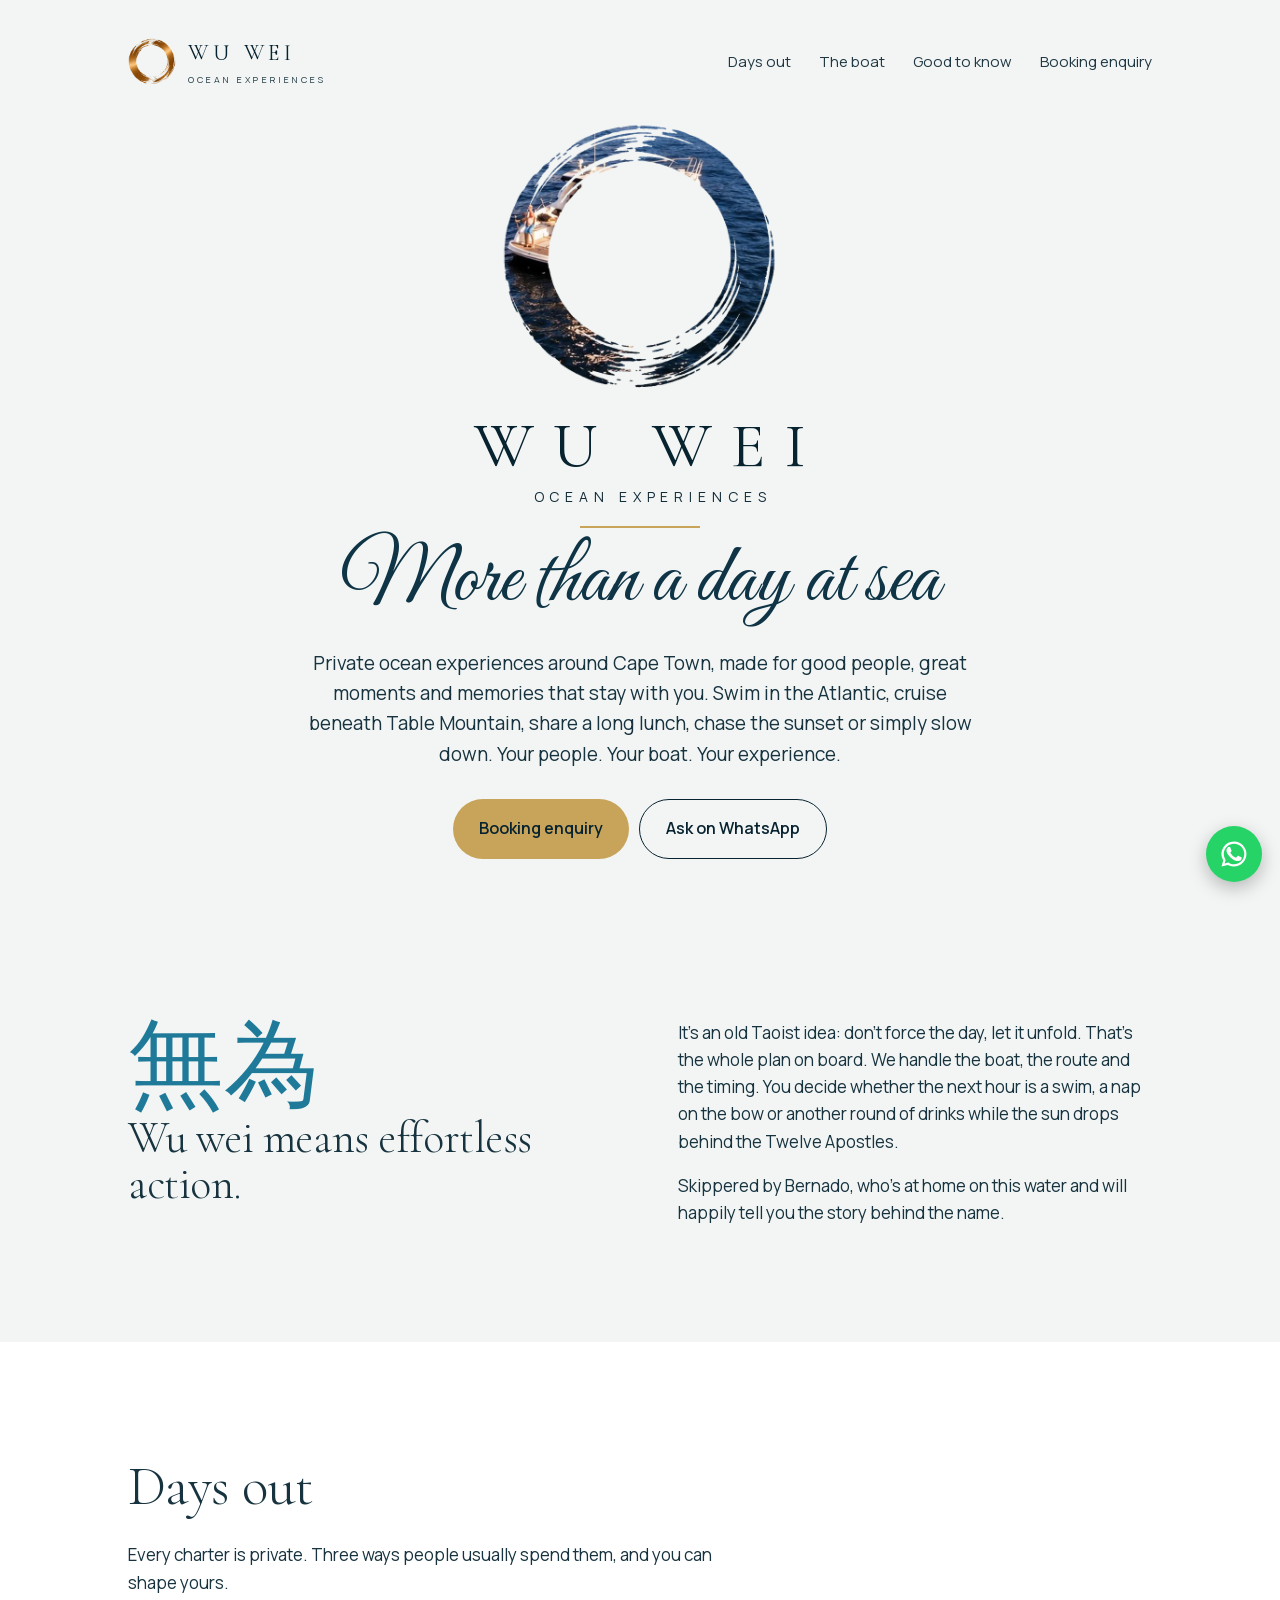
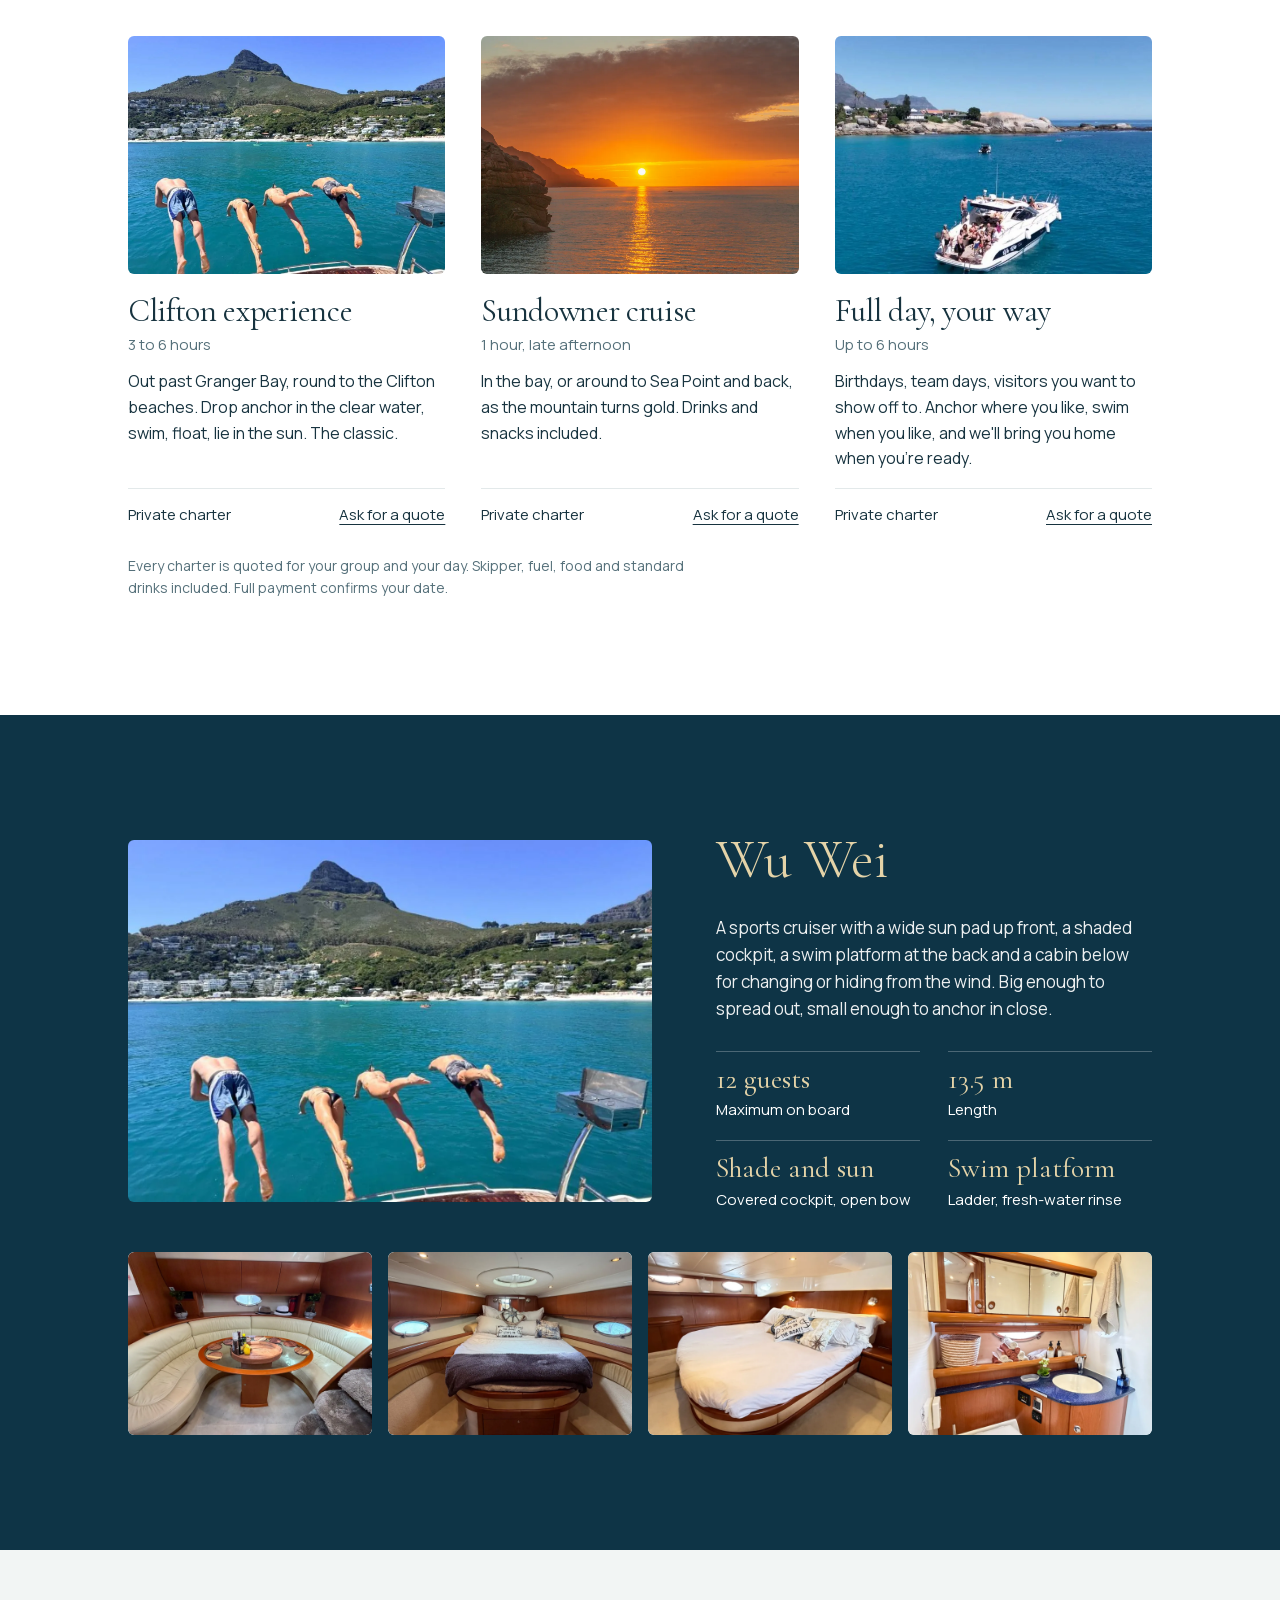
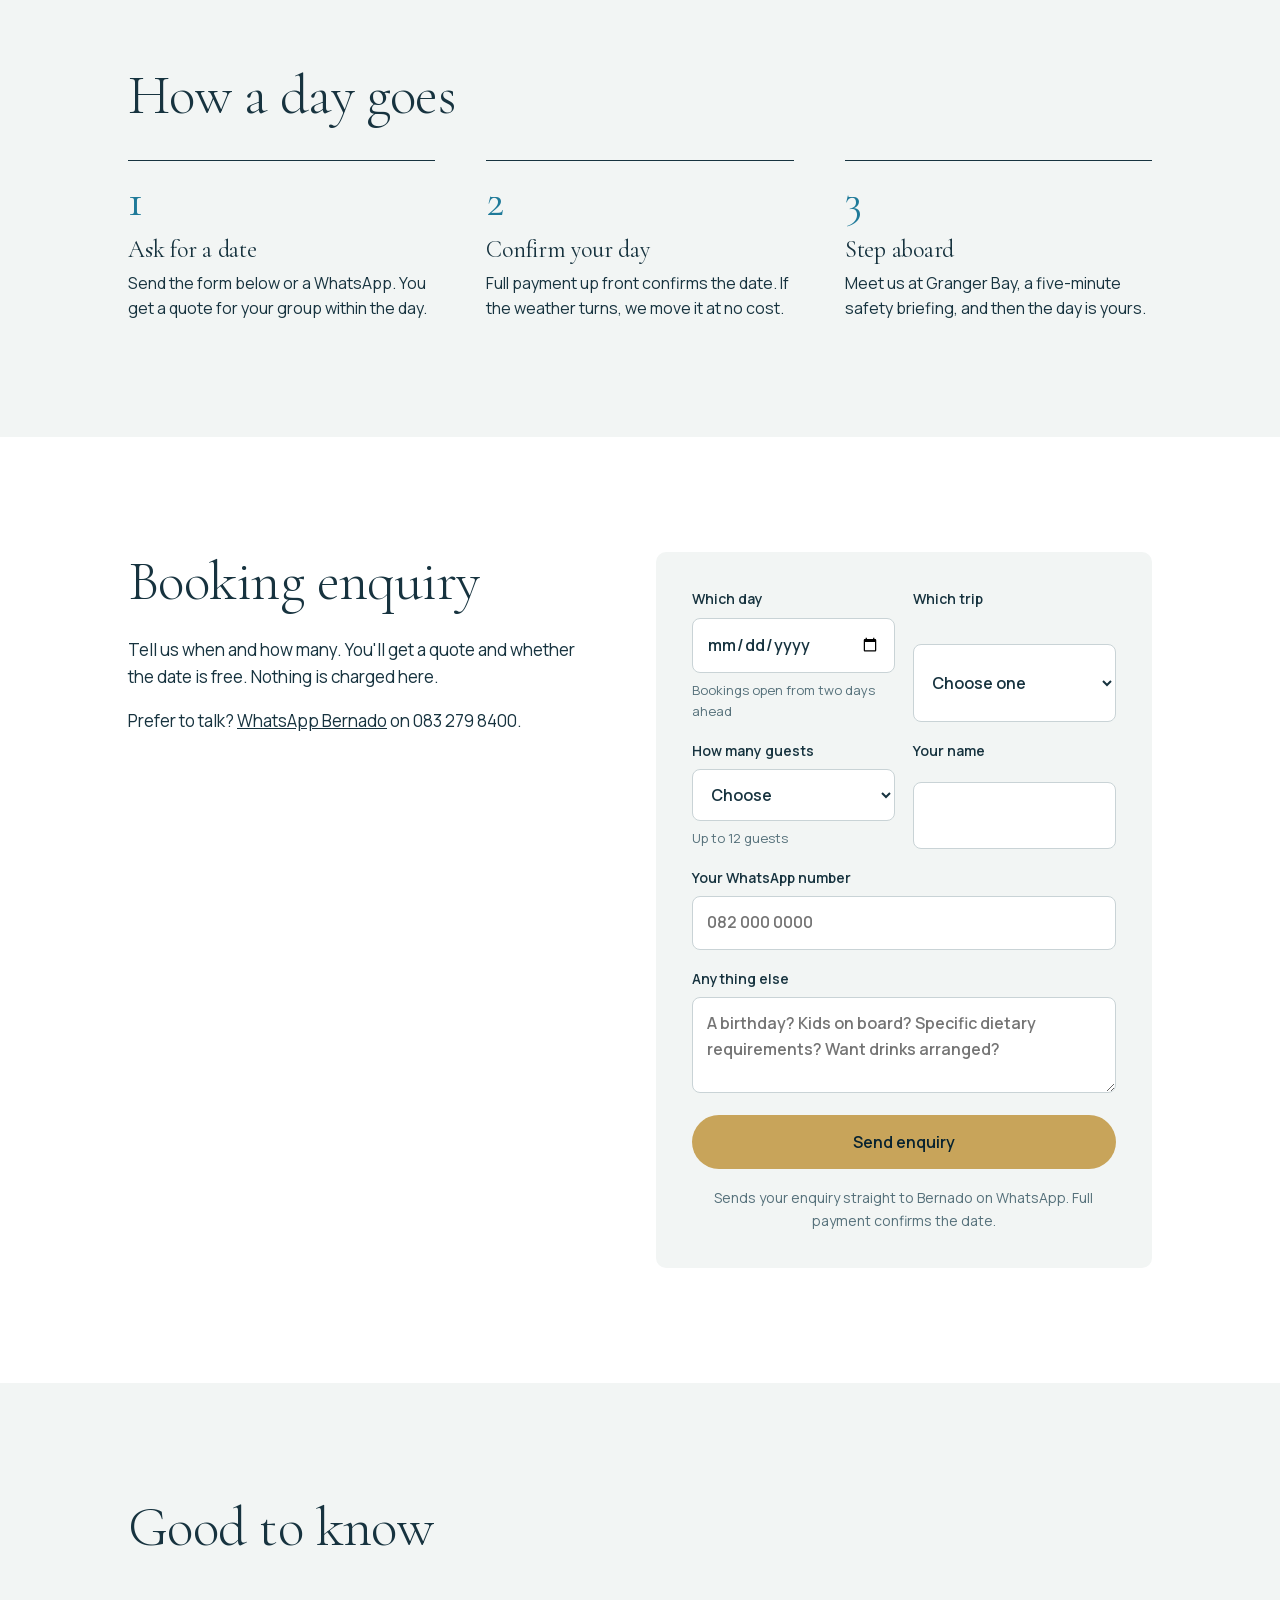
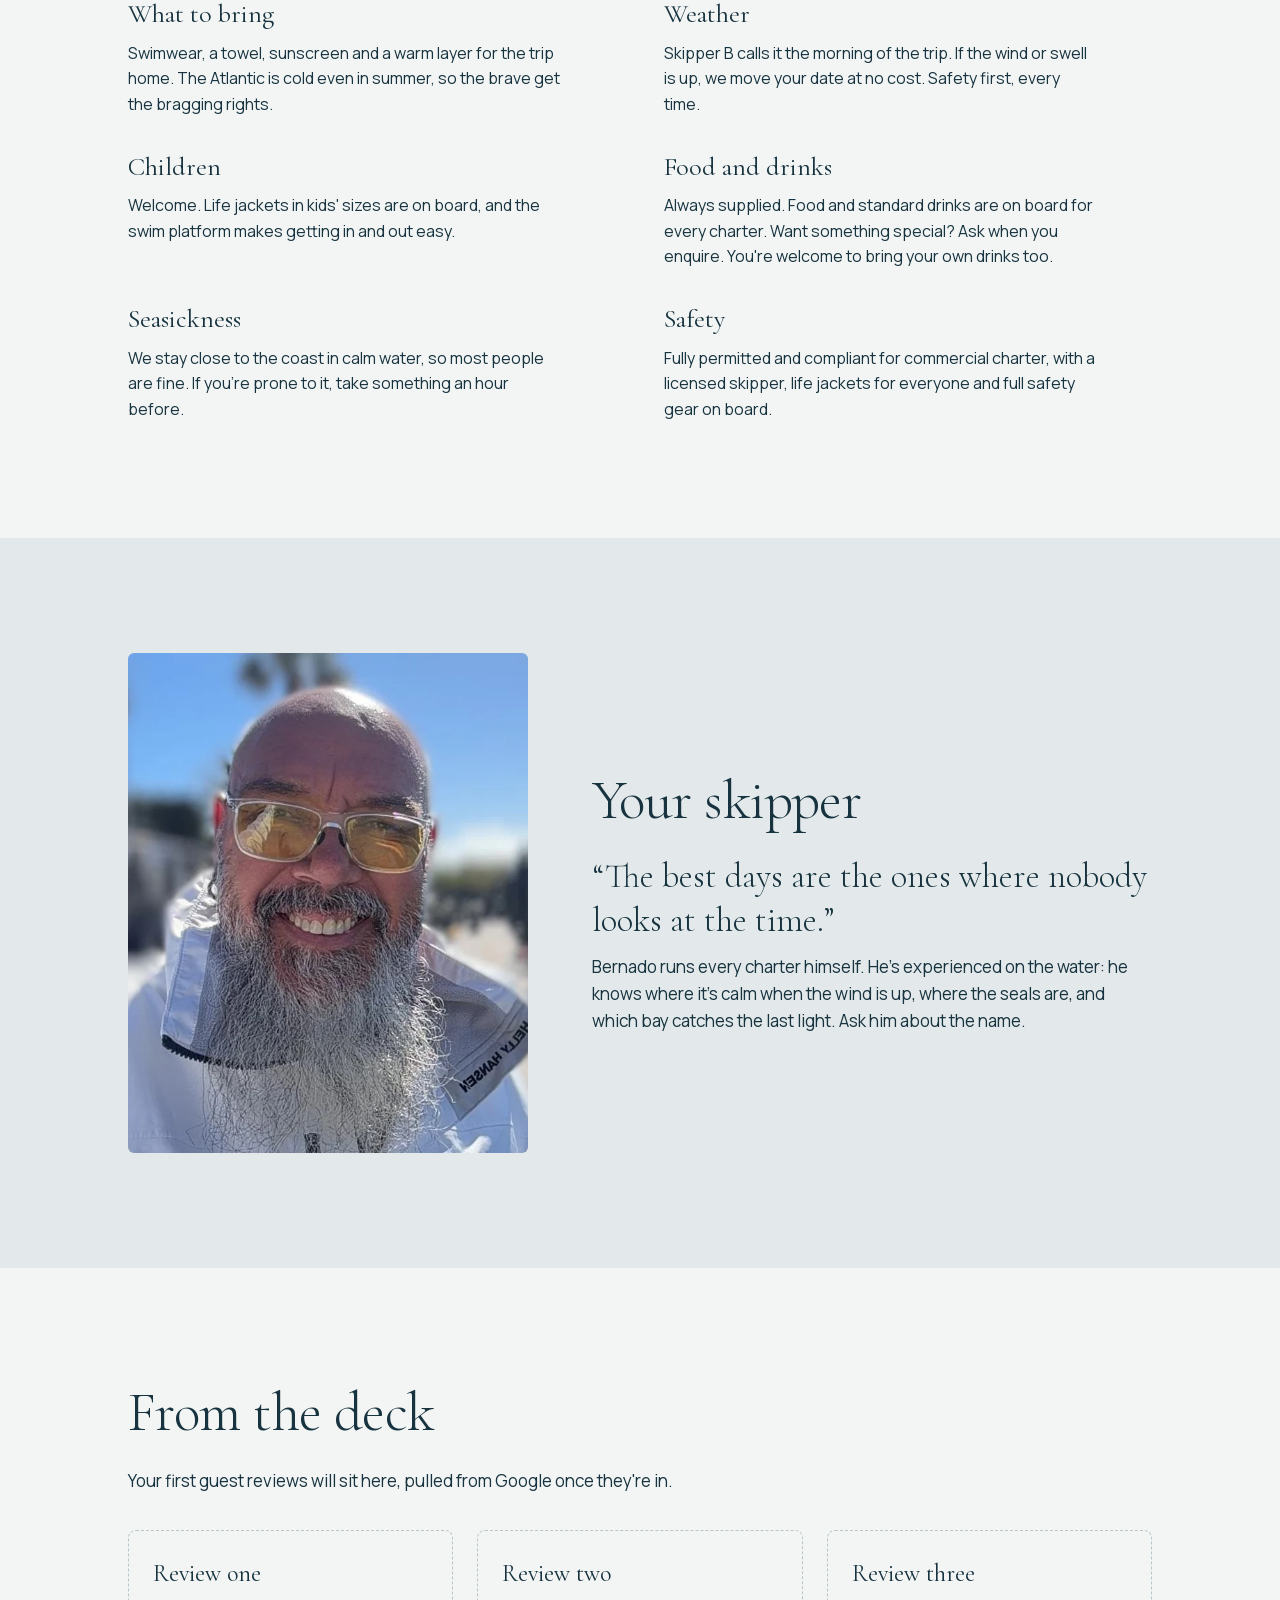
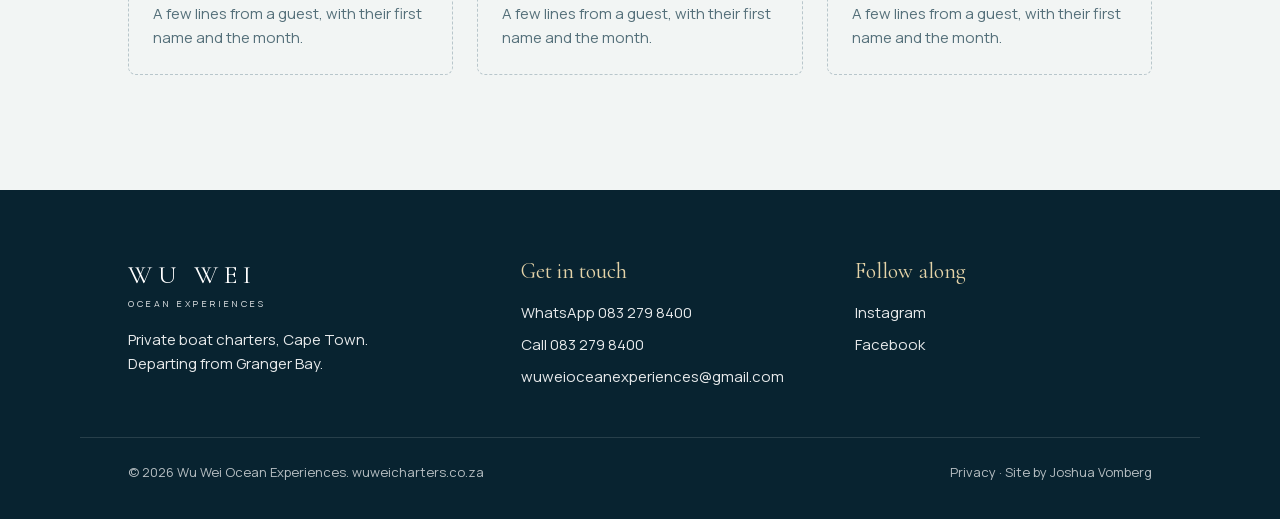
==== index.html @ 99e742ce "Wu Wei Ocean Experiences: live site" ====
<!doctype html>
<html lang="en">
<head>
<meta charset="utf-8">
<meta name="viewport" content="width=device-width, initial-scale=1">
<meta name="robots" content="index, follow">
<link rel="canonical" href="https://wuweioceanexperiences.co.za/">
<link rel="icon" type="image/png" href="images/enso.png">
<meta name="theme-color" content="#0E3446">
<meta property="og:type" content="website">
<meta property="og:url" content="https://wuweioceanexperiences.co.za/">
<meta property="og:title" content="Wu Wei Ocean Experiences: private boat charters, Cape Town">
<meta property="og:description" content="Private day charters aboard Wu Wei along Clifton, Camps Bay and Table Bay. Swim, sun, sundowners.">
<meta property="og:image" content="https://wuweioceanexperiences.co.za/og.jpg">
<meta name="twitter:card" content="summary_large_image">
<script type="application/ld+json">{"@context": "https://schema.org", "@type": "LocalBusiness", "name": "Wu Wei Ocean Experiences", "url": "https://wuweioceanexperiences.co.za/", "image": "https://wuweioceanexperiences.co.za/og.jpg", "telephone": "+27832798400", "email": "wuweioceanexperiences@gmail.com", "areaServed": "Cape Town", "description": "Private boat charters from Granger Bay, Cape Town: Clifton, Camps Bay, Table Bay and sundowner cruises.", "sameAs": ["https://www.instagram.com/wuweioceanexperiences/"]}</script>
<title>Wu Wei Ocean Experiences — private boat charters, Cape Town</title>
<meta name="description" content="Private day charters aboard Wu Wei along Clifton, Camps Bay and Table Bay. Swim, sun, sundowners. Send a booking enquiry.">
<link rel="preload" as="font" type="font/woff2" href="fonts/CormorantGaramond-300.woff2" crossorigin>
<link rel="preload" as="font" type="font/woff2" href="fonts/Manrope-400.woff2" crossorigin>
<link rel="stylesheet" href="fonts/wuwei-fonts.css">
<style>
:root{
  --sea:#0E3446; --sea-deep:#082330; --tide:#1F7A99; --foam:#F2F5F4; --mist:#E3E9EA;
  --gold:#C8A45A; --gold-soft:#E4D3A8; --ink:#17333F; --ink-soft:#55707A;
  --display:'CormorantGaramond',Georgia,serif; --text:'Manrope',system-ui,sans-serif;
  --wrap:1120px; --gutter:clamp(18px,4vw,48px);
}
*{box-sizing:border-box;margin:0;padding:0;min-width:0}
body{overflow-x:clip}
html{scroll-behavior:smooth}
@media (prefers-reduced-motion:reduce){html{scroll-behavior:auto}*{transition:none!important;animation:none!important}}
body{font-family:var(--text);color:var(--ink);background:var(--foam);line-height:1.6;font-size:17px;-webkit-font-smoothing:antialiased}
img{display:block;max-width:100%}
a{color:inherit}
h1,h2,h3{font-family:var(--display);font-weight:300;line-height:1.05;letter-spacing:-.01em}
h2{font-size:clamp(34px,5vw,56px);margin-bottom:.45em}
h3{font-size:clamp(26px,3vw,32px);font-weight:400}
p{max-width:62ch}
.wrap{max-width:var(--wrap);margin:0 auto;padding:0 var(--gutter)}
section{padding:clamp(64px,9vw,120px) 0}
:focus-visible{outline:2px solid var(--gold);outline-offset:3px}

/* draft strip */
.draft{background:var(--gold);color:var(--sea-deep);font-size:13px;font-weight:600;text-align:center;padding:8px var(--gutter);line-height:1.4}

/* nav */
nav{position:absolute;top:36px;left:0;right:0;z-index:5;color:var(--sea-deep)}
nav .wrap{display:flex;align-items:center;justify-content:space-between;gap:24px}
nav .brand{display:flex;align-items:center;gap:12px}
nav .brand img.enso{width:48px;height:48px;max-width:48px;flex:none;object-fit:contain}
.brand{font-family:var(--display);font-size:22px;letter-spacing:.22em;text-transform:uppercase;text-decoration:none;font-weight:400}
.brand small{display:block;font-family:var(--text);font-size:9px;letter-spacing:.34em;opacity:.85;margin-top:2px}
nav ul{display:flex;gap:28px;list-style:none;font-size:15px}
nav ul a{text-decoration:none;opacity:.9}
nav ul a:hover{opacity:1;text-decoration:underline;text-underline-offset:5px}
@media (max-width:720px){nav ul{display:none}}

/* hero */
.hero{position:relative;min-height:clamp(680px,96vh,920px);display:flex;align-items:center;color:var(--sea-deep);background:var(--foam);overflow:hidden}
.hero>img{display:none}
.hero>.wrap{position:relative;z-index:2;padding-top:120px;padding-bottom:clamp(40px,6vw,64px);width:100%;text-align:center;display:flex;flex-direction:column;align-items:center}
.lockup{display:flex;flex-direction:column;align-items:center}
.lockup .ring{width:clamp(170px,24vw,280px);height:auto;margin-bottom:14px}
.lockup h1{font-size:clamp(36px,5.6vw,64px);letter-spacing:.3em;text-transform:uppercase;font-weight:400;line-height:1;padding-left:.3em}
.lockup h1 small{display:block;font-family:var(--text);font-size:clamp(10px,1.1vw,14px);letter-spacing:.42em;font-weight:400;margin-top:12px;opacity:.95;padding-left:.42em}
.lockup .rule{display:block;width:120px;height:2px;background:var(--gold);margin:22px 0 6px}
.lockup .script{font-family:'GreatVibes',cursive;font-size:clamp(44px,6.5vw,84px);line-height:1.15;color:var(--sea);text-align:center;max-width:100%}
.hero>.wrap>p{font-size:clamp(16px,1.6vw,19px);max-width:62ch;margin:18px auto 30px;color:var(--ink)}
.hero>.wrap>p strong{display:block;font-family:var(--display);font-weight:400;font-size:clamp(24px,2.6vw,32px);letter-spacing:.02em;margin-bottom:10px}
.actions{display:flex;flex-wrap:wrap;gap:10px;justify-content:center}
.cta{display:inline-flex;align-items:center;gap:10px;background:var(--gold);color:var(--sea-deep);text-decoration:none;font-weight:600;font-size:16px;padding:16px 26px;border-radius:999px;border:0;cursor:pointer;font-family:var(--text)}
.cta:hover{background:var(--gold-soft)}
.cta.ghost{background:transparent;color:var(--sea-deep);border:1px solid var(--sea-deep)}
.cta.ghost:hover{background:var(--mist)}

/* intro */
.intro{padding-top:clamp(56px,8vw,96px)}
.intro .wrap{display:grid;grid-template-columns:1fr 1fr;gap:clamp(28px,6vw,96px);align-items:start}
.intro h2{font-size:clamp(30px,3.6vw,44px)}
.intro .zh{font-family:var(--display);font-size:clamp(60px,8vw,96px);line-height:1;color:var(--tide);font-weight:300}
.intro p+p{margin-top:1em}
@media (max-width:760px){.intro .wrap{grid-template-columns:1fr}}

/* trips */
.trips{background:#fff}
.trip-grid{display:grid;grid-template-columns:repeat(3,1fr);gap:clamp(20px,3vw,36px);margin-top:40px}
.trip{display:flex;flex-direction:column}
.trip figure{aspect-ratio:4/3;overflow:hidden;border-radius:6px;background:var(--mist)}
.trip figure img{width:100%;height:100%;object-fit:cover}
figure.ph{display:grid;place-items:center;color:var(--ink-soft);font-size:14px;text-align:center;padding:20px;background:linear-gradient(160deg,#D8E6EA,#BBD3DB)}
.trip h3{margin:20px 0 6px}
.trip .time{color:var(--ink-soft);font-size:15px}
.trip p{margin:12px 0 16px;font-size:16px}
.trip .price{margin-top:auto;padding-top:14px;border-top:1px solid var(--mist);display:flex;justify-content:space-between;align-items:baseline;font-size:15px}
.trip .price b{font-family:var(--display);font-size:26px;font-weight:400}
.trip .price a{text-decoration:underline;text-underline-offset:4px}
@media (max-width:860px){.trip-grid{grid-template-columns:1fr}}
.note{font-size:14px;color:var(--ink-soft);margin-top:28px}

/* boat */
.boat{background:var(--sea);color:#fff}
.boat .wrap{display:grid;grid-template-columns:1.2fr 1fr;gap:clamp(28px,5vw,72px);align-items:center}
.boat img{border-radius:6px;width:100%}
.boat h2{color:var(--gold-soft)}
.boat p{opacity:.92}
.facts{list-style:none;margin-top:28px;display:grid;grid-template-columns:1fr 1fr;gap:18px 28px}
.facts li{border-top:1px solid rgba(255,255,255,.25);padding-top:12px;font-size:15px}
.facts li b{display:block;font-family:var(--display);font-size:28px;font-weight:400;color:var(--gold-soft);line-height:1.1;margin-bottom:4px}
.cabin{list-style:none;display:grid;grid-template-columns:repeat(4,1fr);gap:16px;margin-top:40px;grid-column:1/-1}
.cabin figure{aspect-ratio:4/3;border-radius:6px;overflow:hidden;background:var(--mist)}
.cabin figure.ph{background:linear-gradient(160deg,#1F4F63,#15404F);color:#C9D9DE}
.cabin figure img,.portrait img{display:block;width:100%;height:100%;object-fit:cover}
.portrait.has-photo{padding:0;overflow:hidden}
@media (max-width:760px){.boat .wrap{grid-template-columns:1fr}.cabin{grid-template-columns:1fr 1fr}}

/* how */
.how ol{list-style:none;counter-reset:s;display:grid;grid-template-columns:repeat(3,1fr);gap:clamp(24px,4vw,56px);margin-top:36px}
.how li{counter-increment:s;padding-top:18px;border-top:1px solid var(--ink)}
.how li::before{content:counter(s);font-family:var(--display);font-size:44px;line-height:1;display:block;margin-bottom:14px;color:var(--tide)}
.how li h3{font-size:24px;margin-bottom:8px}
.how li p{font-size:16px}
@media (max-width:760px){.how ol{grid-template-columns:1fr}}

/* book */
.book{background:#fff}
.book .wrap{display:grid;grid-template-columns:1fr 1.1fr;gap:clamp(28px,6vw,96px);align-items:start}
.book p+p{margin-top:1em}
form{display:grid;gap:18px;background:var(--foam);padding:clamp(22px,3vw,36px);border-radius:10px}
.row{display:grid;grid-template-columns:1fr 1fr;gap:18px}
label{display:grid;gap:7px;font-size:14px;font-weight:600}
input,select,textarea{font:inherit;font-size:16px;padding:13px 14px;border:1px solid #C9D3D6;border-radius:8px;background:#fff;color:var(--ink);width:100%}
input:focus,select:focus,textarea:focus{outline:2px solid var(--tide);border-color:var(--tide)}
textarea{min-height:96px;resize:vertical}
.hint{font-size:13px;color:var(--ink-soft);font-weight:400}
form .cta{justify-content:center;width:100%;margin-top:4px}
.deposit{font-size:14px;color:var(--ink-soft);text-align:center}
@media (max-width:860px){.book .wrap,.row{grid-template-columns:1fr}}

/* know */
.know dl{display:grid;grid-template-columns:repeat(2,1fr);gap:28px 48px;margin-top:36px}
.know dt{font-family:var(--display);font-size:26px;font-weight:400;margin-bottom:6px}
.know dd{font-size:16px;color:var(--ink);max-width:48ch}
@media (max-width:760px){.know dl{grid-template-columns:1fr}}

/* skipper */
.skipper{background:var(--mist)}
.skipper .wrap{display:grid;grid-template-columns:1fr 1.4fr;gap:clamp(28px,5vw,72px);align-items:center}
.portrait{aspect-ratio:4/5;border-radius:6px;background:linear-gradient(160deg,#C9D9DE,#9FBAC4);display:grid;place-items:center;color:var(--ink-soft);font-size:14px;text-align:center;padding:20px}
.skipper blockquote{font-family:var(--display);font-size:clamp(24px,3vw,34px);font-weight:300;line-height:1.3;margin:18px 0 10px}
@media (max-width:760px){.skipper .wrap{grid-template-columns:1fr}.portrait{max-width:320px}}

/* reviews */
.reviews .grid{display:grid;grid-template-columns:repeat(3,1fr);gap:24px;margin-top:36px}
.reviews figure{border:1px dashed #B8C6CB;border-radius:8px;padding:24px;color:var(--ink-soft);font-size:15px}
.reviews figure b{display:block;font-family:var(--display);font-size:24px;font-weight:400;color:var(--ink);margin-bottom:8px}
@media (max-width:760px){.reviews .grid{grid-template-columns:1fr}}

/* footer */
footer{background:var(--sea-deep);color:#fff;padding:64px 0 36px}
footer .wrap{display:grid;grid-template-columns:1.2fr 1fr 1fr;gap:36px;align-items:start}
footer .brand{font-size:26px}
footer p,footer li{font-size:15px;opacity:.9}
footer ul{list-style:none;display:grid;gap:8px}
footer a{text-decoration:none}
footer a:hover{text-decoration:underline;text-underline-offset:4px}
footer h4{font-family:var(--display);font-weight:400;font-size:22px;margin-bottom:12px;color:var(--gold-soft)}
.legal{max-width:var(--wrap);margin:48px auto 0;padding:24px var(--gutter) 0;border-top:1px solid rgba(255,255,255,.18);font-size:13px;opacity:.7;display:flex;flex-wrap:wrap;gap:8px 24px;justify-content:space-between}
@media (max-width:760px){footer .wrap{grid-template-columns:1fr}}

/* floating whatsapp */
.wa{position:fixed;right:18px;bottom:18px;z-index:9;width:56px;height:56px;border-radius:50%;background:#25D366;display:grid;place-items:center;box-shadow:0 6px 18px rgba(0,0,0,.25)}
.wa svg{width:30px;height:30px;fill:#fff}
</style>
</head>
<body>


<header class="hero">
  <img src="images/table-bay-hero.webp" alt="Wu Wei in Table Bay with Table Mountain behind" fetchpriority="high">
  <nav>
    <div class="wrap">
      <a class="brand" href="#top"><img class="enso" src="images/enso.png" alt=""><span>Wu Wei<small>Ocean Experiences</small></span></a>
      <ul>
        <li><a href="#trips">Days out</a></li>
        <li><a href="#boat">The boat</a></li>
        <li><a href="#know">Good to know</a></li>
        <li><a href="#book">Booking enquiry</a></li>
      </ul>
    </div>
  </nav>
  <div class="wrap" id="top">
    <div class="lockup">
      <img class="ring" src="images/ring-photo.png" alt="Wu Wei on Table Bay, seen through the brush-ring logo">
      <h1>Wu Wei<small>Ocean Experiences</small></h1>
      <span class="rule"></span>
      <div class="script">More than a day at sea</div>
    </div>
    <p>Private ocean experiences around Cape Town, made for good people, great moments and memories that stay with you. Swim in the Atlantic, cruise beneath Table Mountain, share a long lunch, chase the sunset or simply slow down. Your people. Your boat. Your experience.</p>
    <div class="actions">
      <a class="cta" href="#book">Booking enquiry</a>
      <a class="cta ghost" href="https://wa.me/27832798400?text=Hi%20Bernado%2C%20I%27d%20like%20to%20ask%20about%20a%20charter" target="_blank" rel="noopener">Ask on WhatsApp</a>
    </div>
  </div>
</header>

<section class="intro">
  <div class="wrap">
    <div>
      <div class="zh" lang="zh">無為</div>
      <h2>Wu wei means effortless action.</h2>
    </div>
    <div>
      <p>It's an old Taoist idea: don't force the day, let it unfold. That's the whole plan on board. We handle the boat, the route and the timing. You decide whether the next hour is a swim, a nap on the bow or another round of drinks while the sun drops behind the Twelve Apostles.</p>
      <p>Skippered by Bernado, who's at home on this water and will happily tell you the story behind the name.</p>
    </div>
  </div>
</section>

<section class="trips" id="trips">
  <div class="wrap">
    <h2>Days out</h2>
    <p>Every charter is private. Three ways people usually spend them, and you can shape yours.</p>
    <div class="trip-grid">
      <article class="trip">
        <figure><img src="images/dive-clifton.webp" alt="Four guests diving off Wu Wei at Clifton with Lion's Head behind" loading="lazy"></figure>
        <h3>Clifton experience</h3>
        <div class="time">3 to 6 hours</div>
        <p>Out past Granger Bay, round to the Clifton beaches. Drop anchor in the clear water, swim, float, lie in the sun. The classic.</p>
        <div class="price"><span>Private charter</span><a href="#book">Ask for a quote</a></div>
      </article>
      <article class="trip">
        <figure><img src="images/sunset-camps-bay.webp" alt="The sun setting into the Atlantic off Camps Bay, Twelve Apostles in silhouette" loading="lazy"></figure>
        <h3>Sundowner cruise</h3>
        <div class="time">1 hour, late afternoon</div>
        <p>In the bay, or around to Sea Point and back, as the mountain turns gold. Drinks and snacks included.</p>
        <div class="price"><span>Private charter</span><a href="#book">Ask for a quote</a></div>
      </article>
      <article class="trip">
        <figure><img src="images/anchor-clifton.webp" alt="Wu Wei at anchor off Clifton with a full group on deck" loading="lazy"></figure>
        <h3>Full day, your way</h3>
        <div class="time">Up to 6 hours</div>
        <p>Birthdays, team days, visitors you want to show off to. Anchor where you like, swim when you like, and we'll bring you home when you're ready.</p>
        <div class="price"><span>Private charter</span><a href="#book">Ask for a quote</a></div>
      </article>
    </div>
    <p class="note">Every charter is quoted for your group and your day. Skipper, fuel, food and standard drinks included. Full payment confirms your date.</p>
  </div>
</section>

<section class="boat" id="boat">
  <div class="wrap">
    <img src="images/dive-clifton.webp" alt="Guests diving off the back of Wu Wei at Clifton" loading="lazy">
    <div>
      <h2>Wu Wei</h2>
      <p>A sports cruiser with a wide sun pad up front, a shaded cockpit, a swim platform at the back and a cabin below for changing or hiding from the wind. Big enough to spread out, small enough to anchor in close.</p>
      <ul class="facts">
        <li><b>12 guests</b>Maximum on board</li>
        <li><b>13.5 m</b>Length</li>
        <li><b>Shade and sun</b>Covered cockpit, open bow</li>
        <li><b>Swim platform</b>Ladder, fresh-water rinse</li>
      </ul>
    </div>
  </div>
  <div class="wrap">
    <ul class="cabin">
      <li><figure><img src="images/cabin-saloon.webp" alt="The saloon: a curved cream sofa around a round table" width="1200" height="900" loading="lazy"></figure></li>
      <li><figure><img src="images/cabin-bed.webp" alt="The cabin: a double bed under the hatch, with portholes either side" width="1200" height="900" loading="lazy"></figure></li>
      <li><figure><img src="images/cabin-bed-2.webp" alt="The second cabin: a big double bed with nautical cushions" width="1200" height="900" loading="lazy"></figure></li>
      <li><figure><img src="images/cabin-bathroom.webp" alt="The bathroom: basin, mirror and fresh towels" width="1200" height="900" loading="lazy"></figure></li>
    </ul>
  </div>
</section>

<section class="how">
  <div class="wrap">
    <h2>How a day goes</h2>
    <ol>
      <li><h3>Ask for a date</h3><p>Send the form below or a WhatsApp. You get a quote for your group within the day.</p></li>
      <li><h3>Confirm your day</h3><p>Full payment up front confirms the date. If the weather turns, we move it at no cost.</p></li>
      <li><h3>Step aboard</h3><p>Meet us at Granger Bay, a five-minute safety briefing, and then the day is yours.</p></li>
    </ol>
  </div>
</section>

<section class="book" id="book">
  <div class="wrap">
    <div>
      <h2>Booking enquiry</h2>
      <p>Tell us when and how many. You'll get a quote and whether the date is free. Nothing is charged here.</p>
      <p>Prefer to talk? <a href="https://wa.me/27832798400" target="_blank" rel="noopener">WhatsApp Bernado</a> on 083 279 8400.</p>
    </div>
    <form id="f">
      <div class="row">
        <label>Which day
          <input type="date" name="date" id="date" required>
          <span class="hint">Bookings open from two days ahead</span>
        </label>
        <label>Which trip
          <select name="trip" required>
            <option value="">Choose one</option>
            <option>Clifton experience</option>
            <option>Sundowner cruise</option>
            <option>Full day</option>
            <option>Not sure yet</option>
          </select>
        </label>
      </div>
      <div class="row">
        <label>How many guests
          <select name="guests" required>
            <option value="">Choose</option>
            <option>1</option>
            <option>2</option>
            <option>3</option>
            <option>4</option>
            <option>5</option>
            <option>6</option>
            <option>7</option>
            <option>8</option>
            <option>9</option>
            <option>10</option>
            <option>11</option>
            <option>12</option>
          </select>
          <span class="hint">Up to 12 guests</span>
        </label>
        <label>Your name
          <input type="text" name="name" autocomplete="name" required>
        </label>
      </div>
      <label>Your WhatsApp number
        <input type="tel" name="phone" autocomplete="tel" placeholder="082 000 0000" required>
      </label>
      <label>Anything else
        <textarea name="notes" placeholder="A birthday? Kids on board? Specific dietary requirements? Want drinks arranged?"></textarea>
      </label>
      <button class="cta" type="submit">Send enquiry</button>
      <div class="deposit">Sends your enquiry straight to Bernado on WhatsApp. Full payment confirms the date.</div>
    </form>
  </div>
</section>

<section class="know" id="know">
  <div class="wrap">
    <h2>Good to know</h2>
    <dl>
      <div><dt>What to bring</dt><dd>Swimwear, a towel, sunscreen and a warm layer for the trip home. The Atlantic is cold even in summer, so the brave get the bragging rights.</dd></div>
      <div><dt>Weather</dt><dd>Skipper B calls it the morning of the trip. If the wind or swell is up, we move your date at no cost. Safety first, every time.</dd></div>
      <div><dt>Children</dt><dd>Welcome. Life jackets in kids' sizes are on board, and the swim platform makes getting in and out easy.</dd></div>
      <div><dt>Food and drinks</dt><dd>Always supplied. Food and standard drinks are on board for every charter. Want something special? Ask when you enquire. You're welcome to bring your own drinks too.</dd></div>
      <div><dt>Seasickness</dt><dd>We stay close to the coast in calm water, so most people are fine. If you're prone to it, take something an hour before.</dd></div>
      <div><dt>Safety</dt><dd>Fully permitted and compliant for commercial charter, with a licensed skipper, life jackets for everyone and full safety gear on board.</dd></div>
    </dl>
  </div>
</section>

<section class="skipper">
  <div class="wrap">
    <div class="portrait has-photo"><img src="images/bernado.webp" alt="Bernado, skipper of Wu Wei, smiling at the marina" width="575" height="719" loading="lazy"></div>
    <div>
      <h2>Your skipper</h2>
      <blockquote>“The best days are the ones where nobody looks at the time.”</blockquote>
      <p>Bernado runs every charter himself. He's experienced on the water: he knows where it's calm when the wind is up, where the seals are, and which bay catches the last light. Ask him about the name.</p>
    </div>
  </div>
</section>

<section class="reviews">
  <div class="wrap">
    <h2>From the deck</h2>
    <p>Your first guest reviews will sit here, pulled from Google once they're in.</p>
    <div class="grid">
      <figure><b>Review one</b>A few lines from a guest, with their first name and the month.</figure>
      <figure><b>Review two</b>A few lines from a guest, with their first name and the month.</figure>
      <figure><b>Review three</b>A few lines from a guest, with their first name and the month.</figure>
    </div>
  </div>
</section>

<footer>
  <div class="wrap">
    <div>
      <a class="brand" href="#top">Wu Wei<small>Ocean Experiences</small></a>
      <p style="margin-top:16px">Private boat charters, Cape Town.<br>Departing from Granger Bay.</p>
    </div>
    <div>
      <h4>Get in touch</h4>
      <ul>
        <li><a href="https://wa.me/27832798400">WhatsApp 083 279 8400</a></li>
        <li><a href="tel:+27832798400">Call 083 279 8400</a></li>
        <li><a href="mailto:wuweioceanexperiences@gmail.com">wuweioceanexperiences@gmail.com</a></li>
      </ul>
    </div>
    <div>
      <h4>Follow along</h4>
      <ul>
        <li><a href="https://www.instagram.com/wuweioceanexperiences/" target="_blank" rel="noopener">Instagram</a></li>
        <li><a href="https://www.facebook.com/share/192NbM4i21/" target="_blank" rel="noopener">Facebook</a></li>
      </ul>
    </div>
  </div>
  <div class="legal">
    <span>© 2026 Wu Wei Ocean Experiences. wuweicharters.co.za</span>
    <span><a href="privacy.html">Privacy</a> · Site by <a href="https://joshuavomberg.co.za">Joshua Vomberg</a></span>
  </div>
</footer>

<a class="wa" href="https://wa.me/27832798400" aria-label="WhatsApp Bernado" target="_blank" rel="noopener">
  <svg viewBox="0 0 24 24"><path d="M17.5 14.4c-.3-.1-1.8-.9-2-1-.3-.1-.5-.1-.7.1-.2.3-.8 1-.9 1.2-.2.2-.3.2-.6.1-.3-.1-1.3-.5-2.4-1.5-.9-.8-1.5-1.8-1.7-2.1-.2-.3 0-.5.1-.6l.4-.5c.2-.2.2-.3.3-.5.1-.2 0-.4 0-.5l-.9-2.2c-.2-.6-.5-.5-.7-.5h-.6c-.2 0-.5.1-.8.4-.3.3-1 1-1 2.5s1.1 2.9 1.2 3.1c.2.2 2.1 3.2 5.1 4.5 2.5 1 3 .8 3.6.7.6-.1 1.8-.7 2-1.4.2-.7.2-1.3.2-1.4-.1-.2-.3-.3-.6-.4zM12 2a10 10 0 0 0-8.6 15.1L2 22l5-1.3A10 10 0 1 0 12 2zm0 18.2c-1.5 0-3-.4-4.2-1.2l-.3-.2-3 .8.8-2.9-.2-.3A8.2 8.2 0 1 1 12 20.2z"/></svg>
</a>

<script>
// ponytail: no backend — the form opens WhatsApp with the request prefilled
(function(){
  var d=document.getElementById('date'),t=new Date();t.setDate(t.getDate()+2);
  d.min=t.toISOString().slice(0,10);
  document.getElementById('f').addEventListener('submit',function(e){
    e.preventDefault();var f=new FormData(this);
    var msg='Hi Bernado, booking enquiry:\n'+
      'Date: '+f.get('date')+'\nTrip: '+f.get('trip')+'\nGuests: '+f.get('guests')+
      '\nName: '+f.get('name')+'\nWhatsApp: '+f.get('phone')+(f.get('notes')?'\nNotes: '+f.get('notes'):'');
    window.open('https://wa.me/27832798400?text='+encodeURIComponent(msg),'_blank');
  });
})();
</script>
</body>
</html>
---- fonts/wuwei-fonts.css ----
@font-face{font-family:'CormorantGaramond';font-style:italic;font-weight:300;font-display:swap;src:url(CormorantGaramond-300i.woff2) format('woff2')}
@font-face{font-family:'CormorantGaramond';font-style:italic;font-weight:400;font-display:swap;src:url(CormorantGaramond-400i.woff2) format('woff2')}
@font-face{font-family:'CormorantGaramond';font-style:normal;font-weight:300;font-display:swap;src:url(CormorantGaramond-300.woff2) format('woff2')}
@font-face{font-family:'CormorantGaramond';font-style:normal;font-weight:400;font-display:swap;src:url(CormorantGaramond-400.woff2) format('woff2')}
@font-face{font-family:'CormorantGaramond';font-style:normal;font-weight:500;font-display:swap;src:url(CormorantGaramond-500.woff2) format('woff2')}
@font-face{font-family:'Manrope';font-style:normal;font-weight:400;font-display:swap;src:url(Manrope-400.woff2) format('woff2')}
@font-face{font-family:'Manrope';font-style:normal;font-weight:500;font-display:swap;src:url(Manrope-500.woff2) format('woff2')}
@font-face{font-family:'Manrope';font-style:normal;font-weight:600;font-display:swap;src:url(Manrope-600.woff2) format('woff2')}
@font-face{font-family:'GreatVibes';font-style:normal;font-weight:400;font-display:swap;src:url(GreatVibes-400.woff2) format('woff2')}
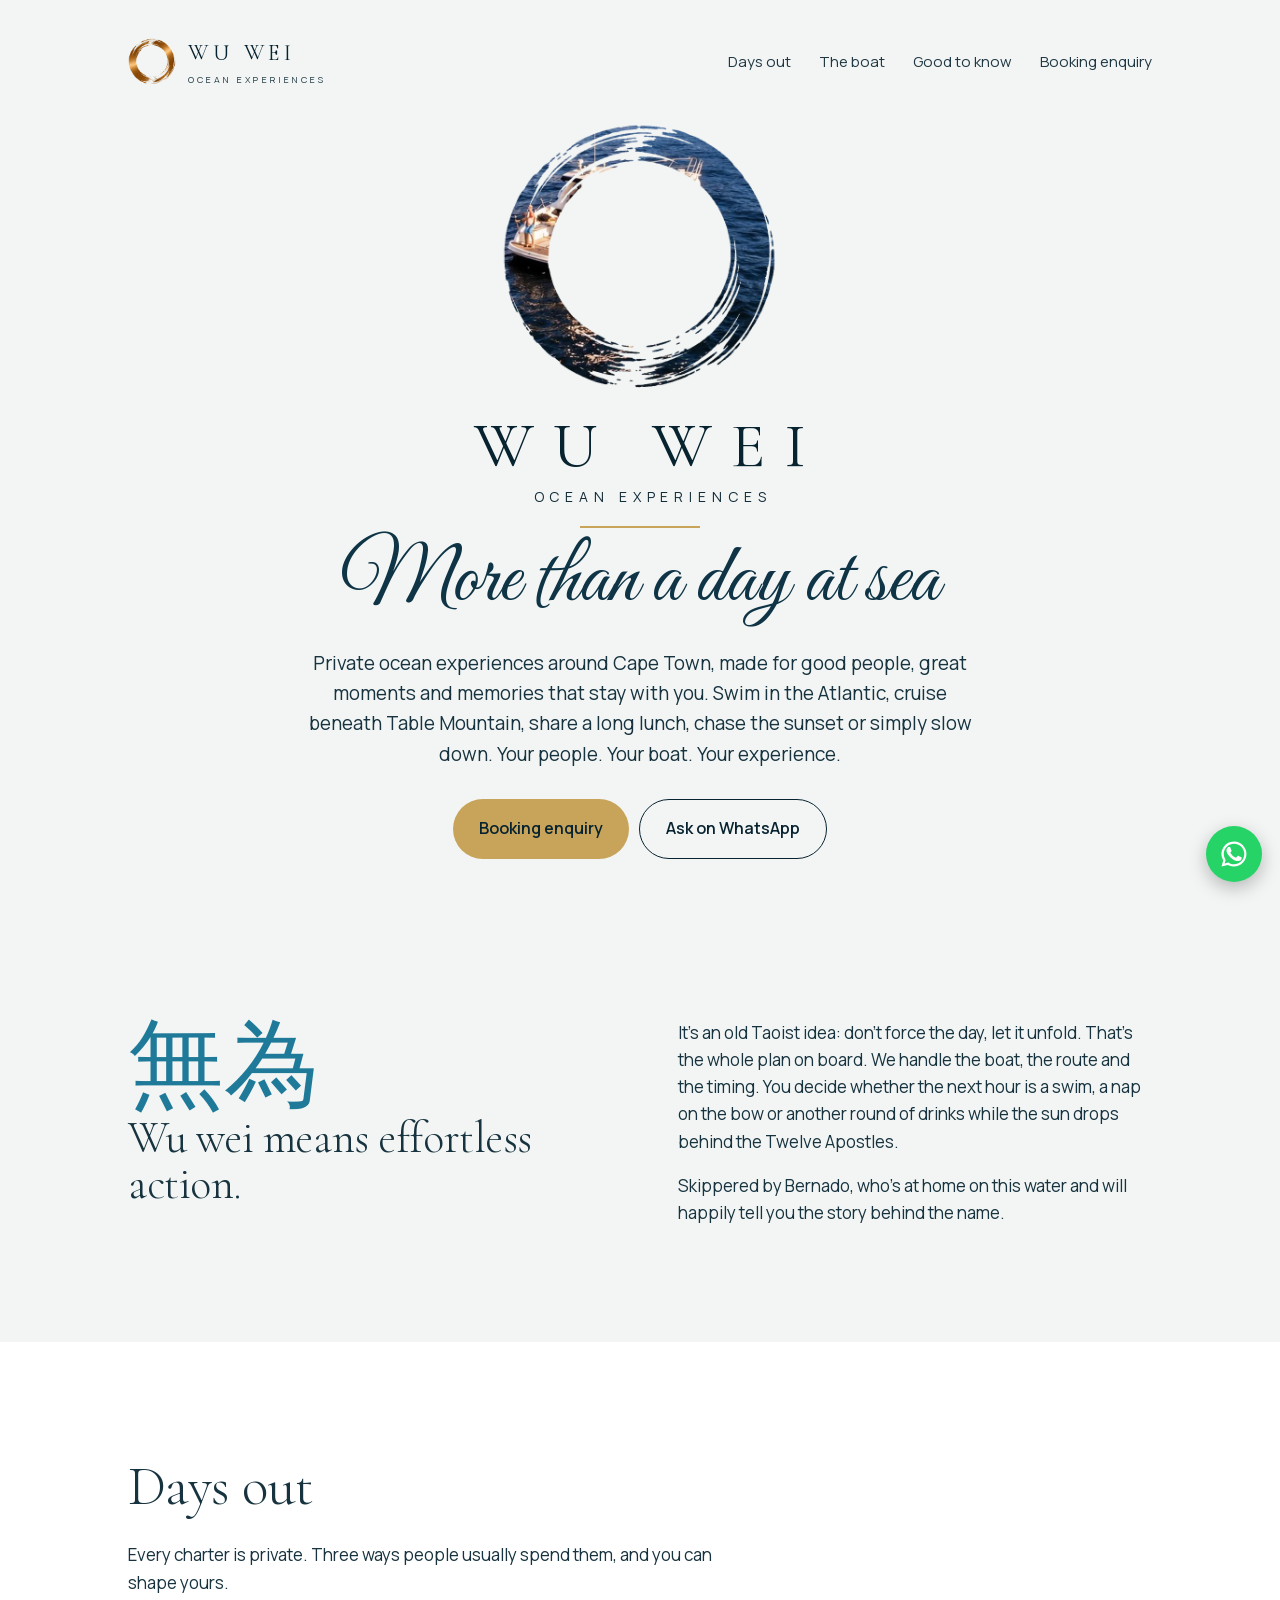
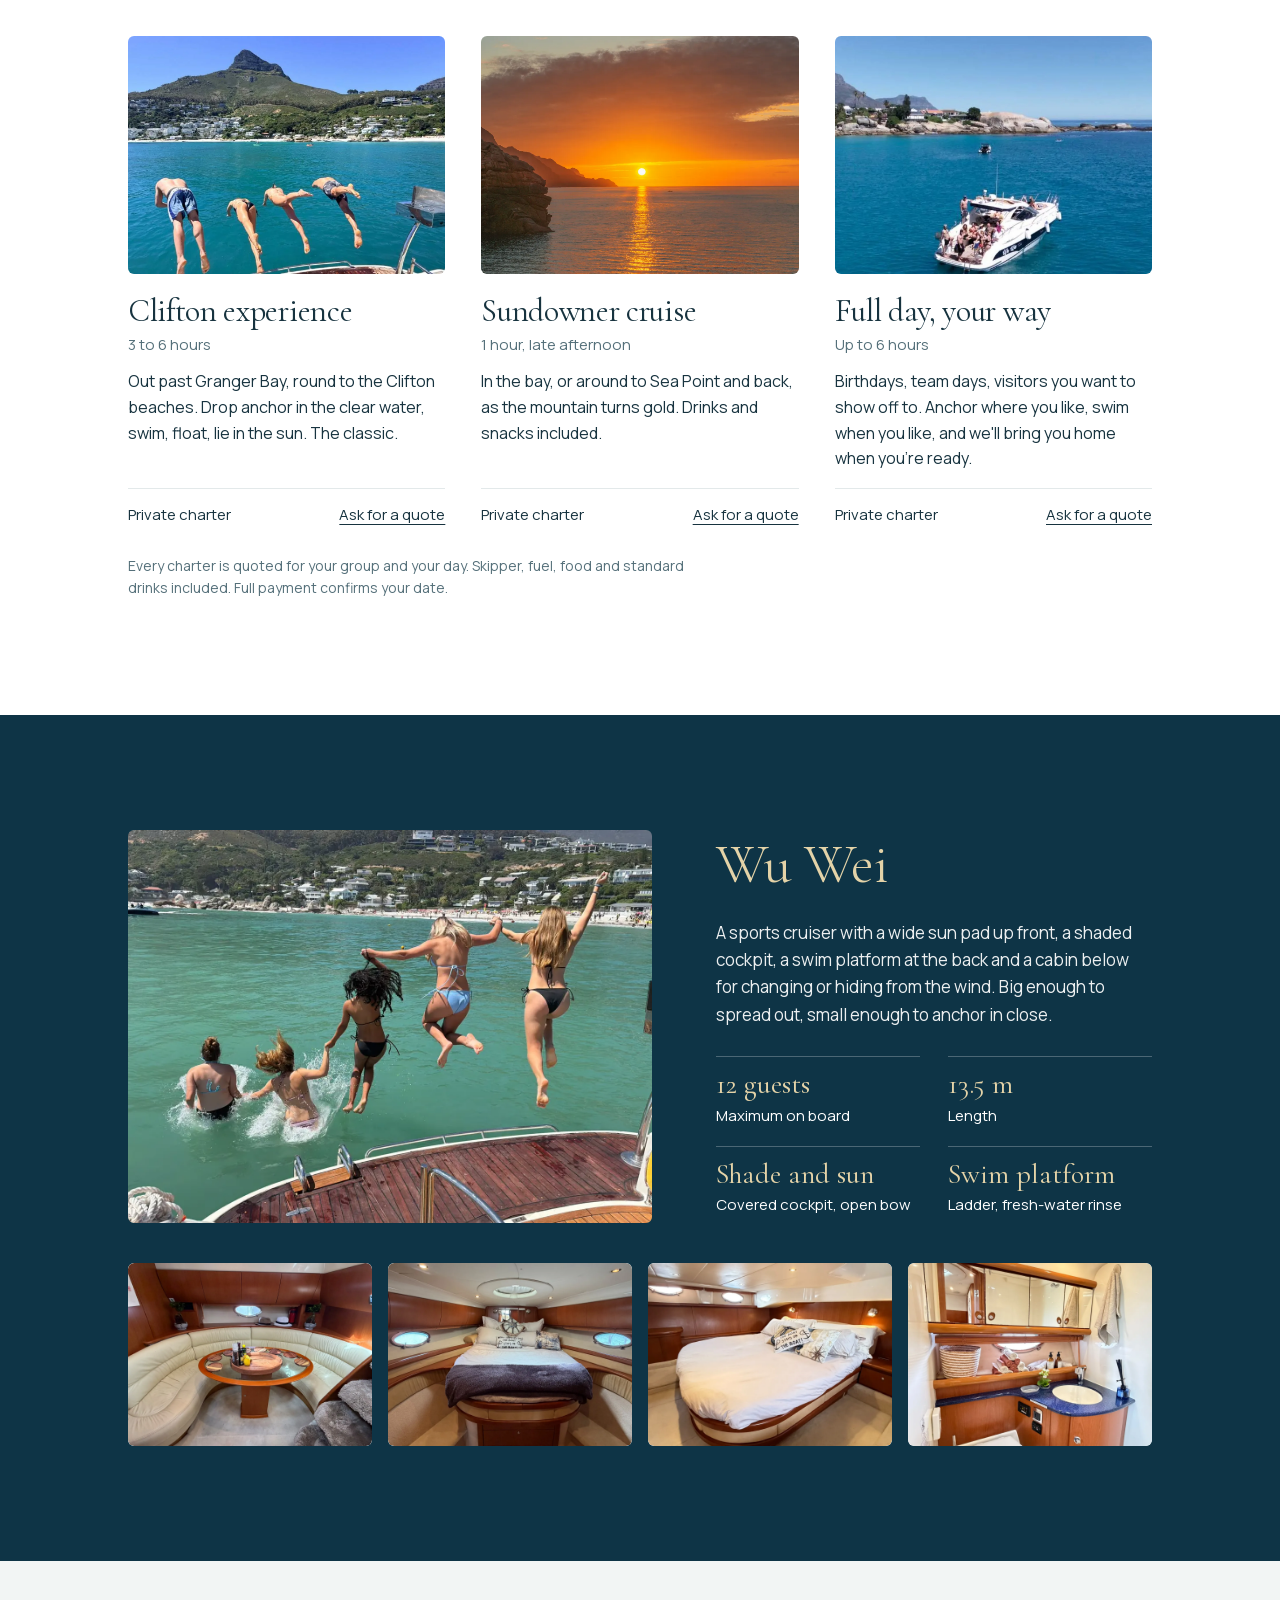
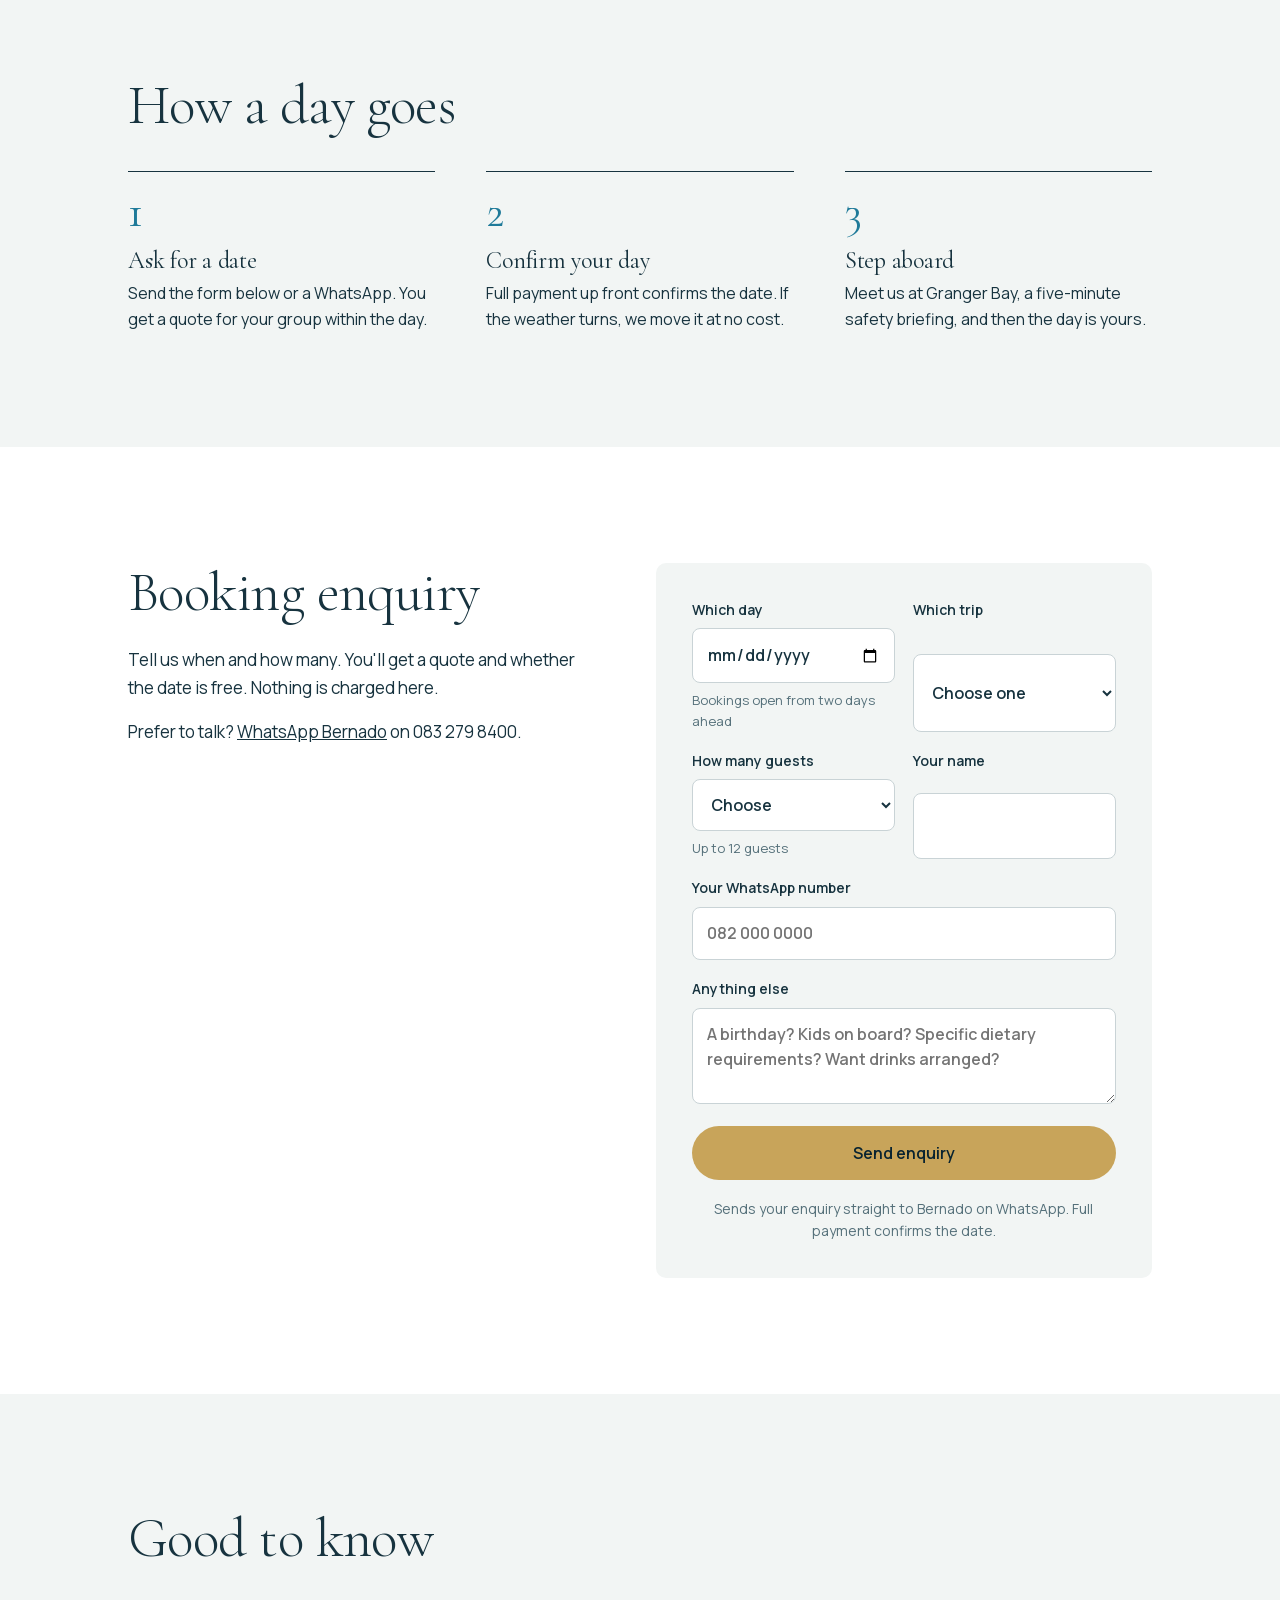
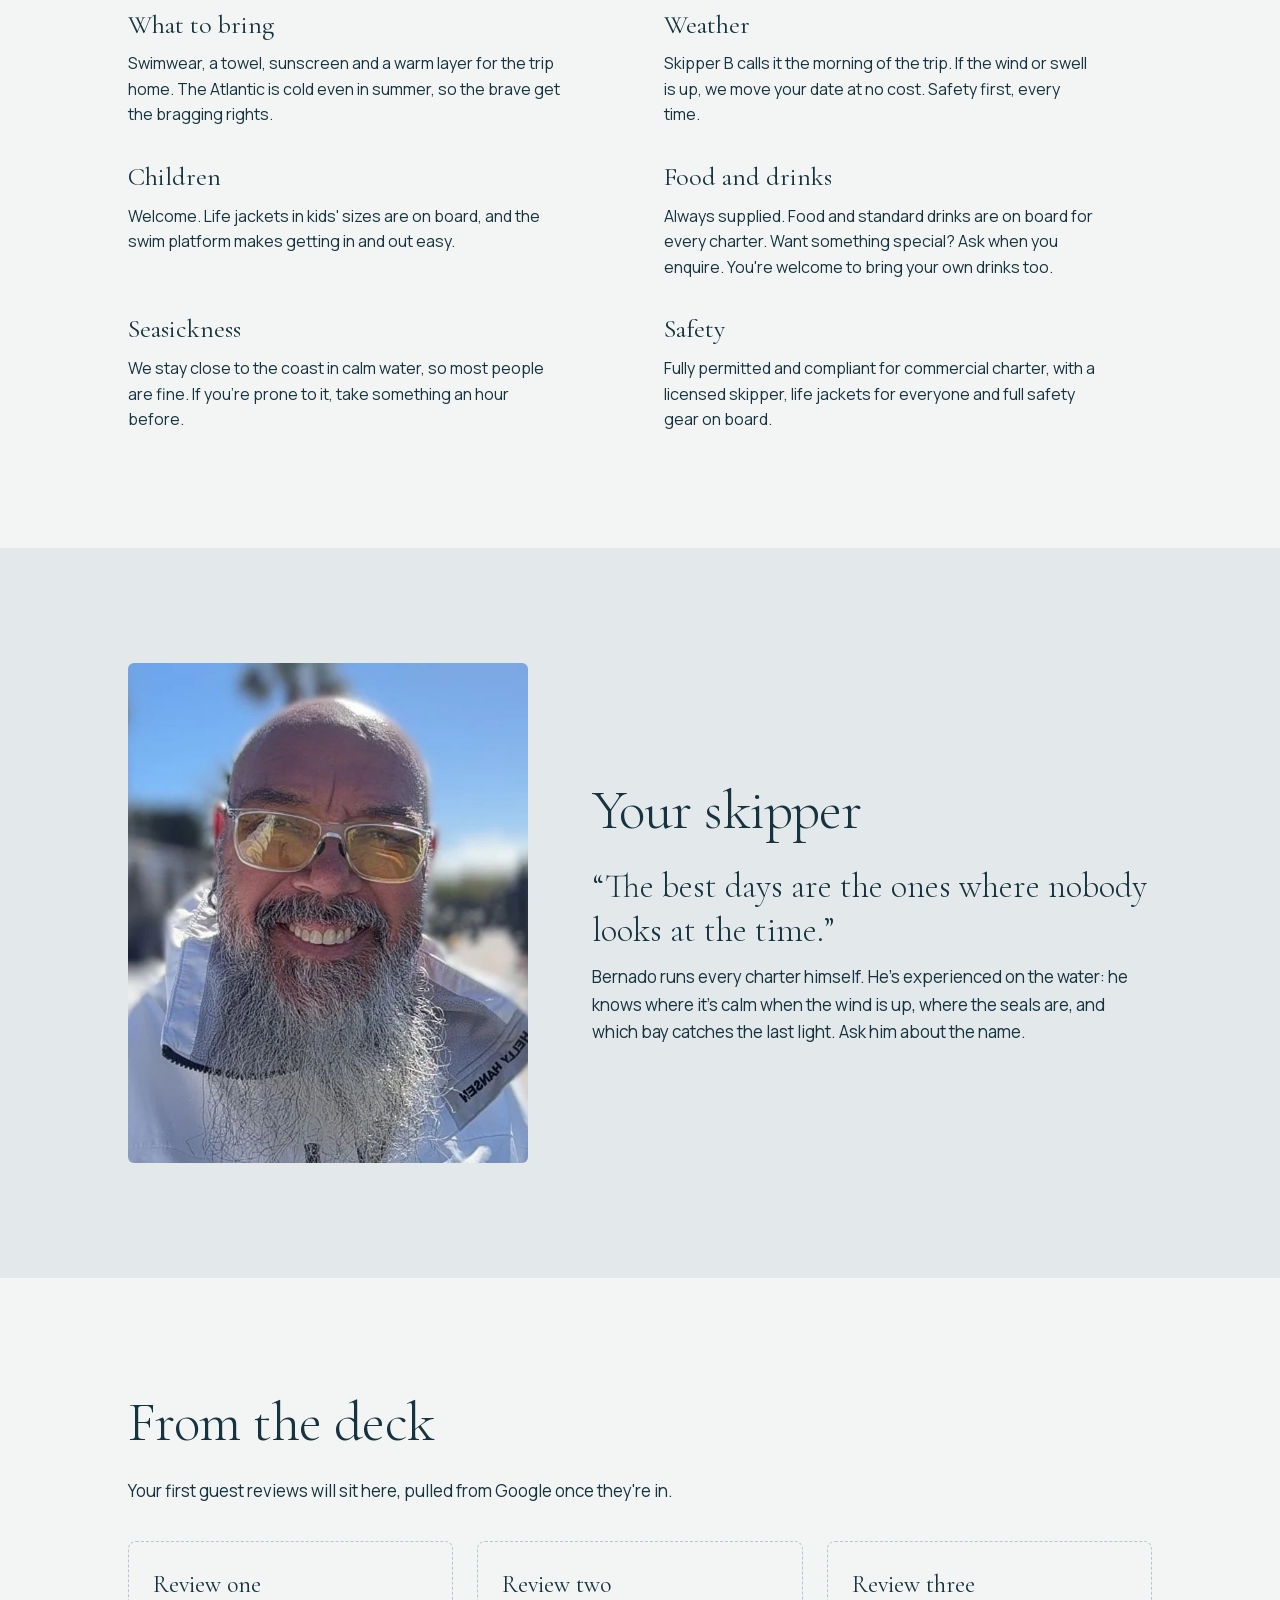
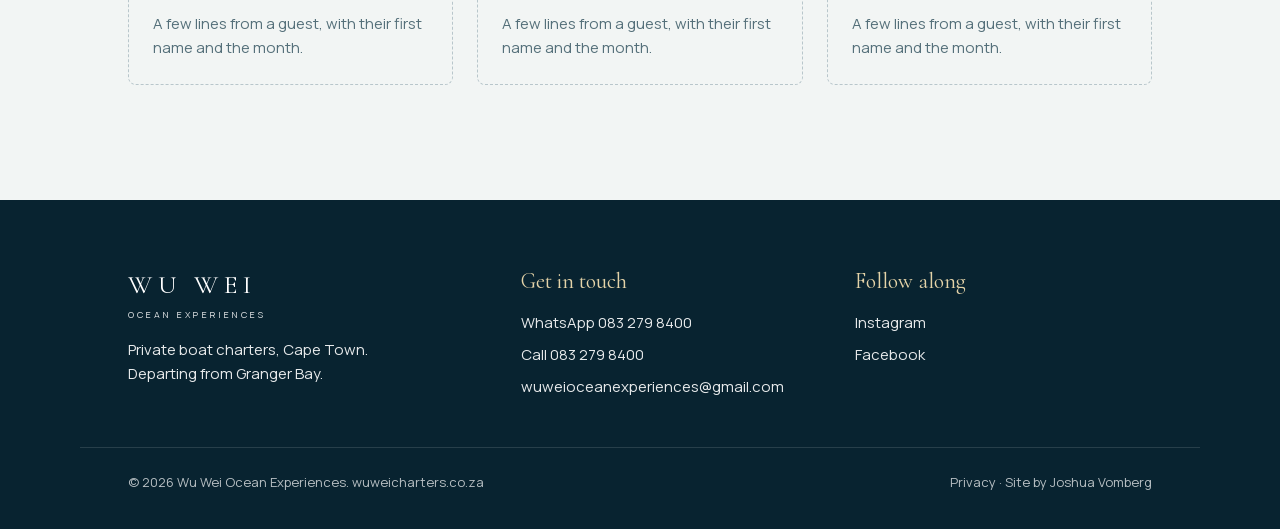
==== commit 8a5c387a: "Boat section: B's new jump photo replaces the repeated Clifton dive shot" ====
--- a/index.html
+++ b/index.html
@@ -101,7 +101,7 @@
 /* boat */
 .boat{background:var(--sea);color:#fff}
 .boat .wrap{display:grid;grid-template-columns:1.2fr 1fr;gap:clamp(28px,5vw,72px);align-items:center}
-.boat img{border-radius:6px;width:100%}
+.boat img{border-radius:6px;width:100%;height:auto}
 .boat h2{color:var(--gold-soft)}
 .boat p{opacity:.92}
 .facts{list-style:none;margin-top:28px;display:grid;grid-template-columns:1fr 1fr;gap:18px 28px}
@@ -250,7 +250,7 @@
 
 <section class="boat" id="boat">
   <div class="wrap">
-    <img src="images/dive-clifton.webp" alt="Guests diving off the back of Wu Wei at Clifton" loading="lazy">
+    <img src="images/jump-clifton.webp" alt="Five guests jumping hand in hand off the back of Wu Wei at Clifton" width="1200" height="900" loading="lazy">
     <div>
       <h2>Wu Wei</h2>
       <p>A sports cruiser with a wide sun pad up front, a shaded cockpit, a swim platform at the back and a cabin below for changing or hiding from the wind. Big enough to spread out, small enough to anchor in close.</p>
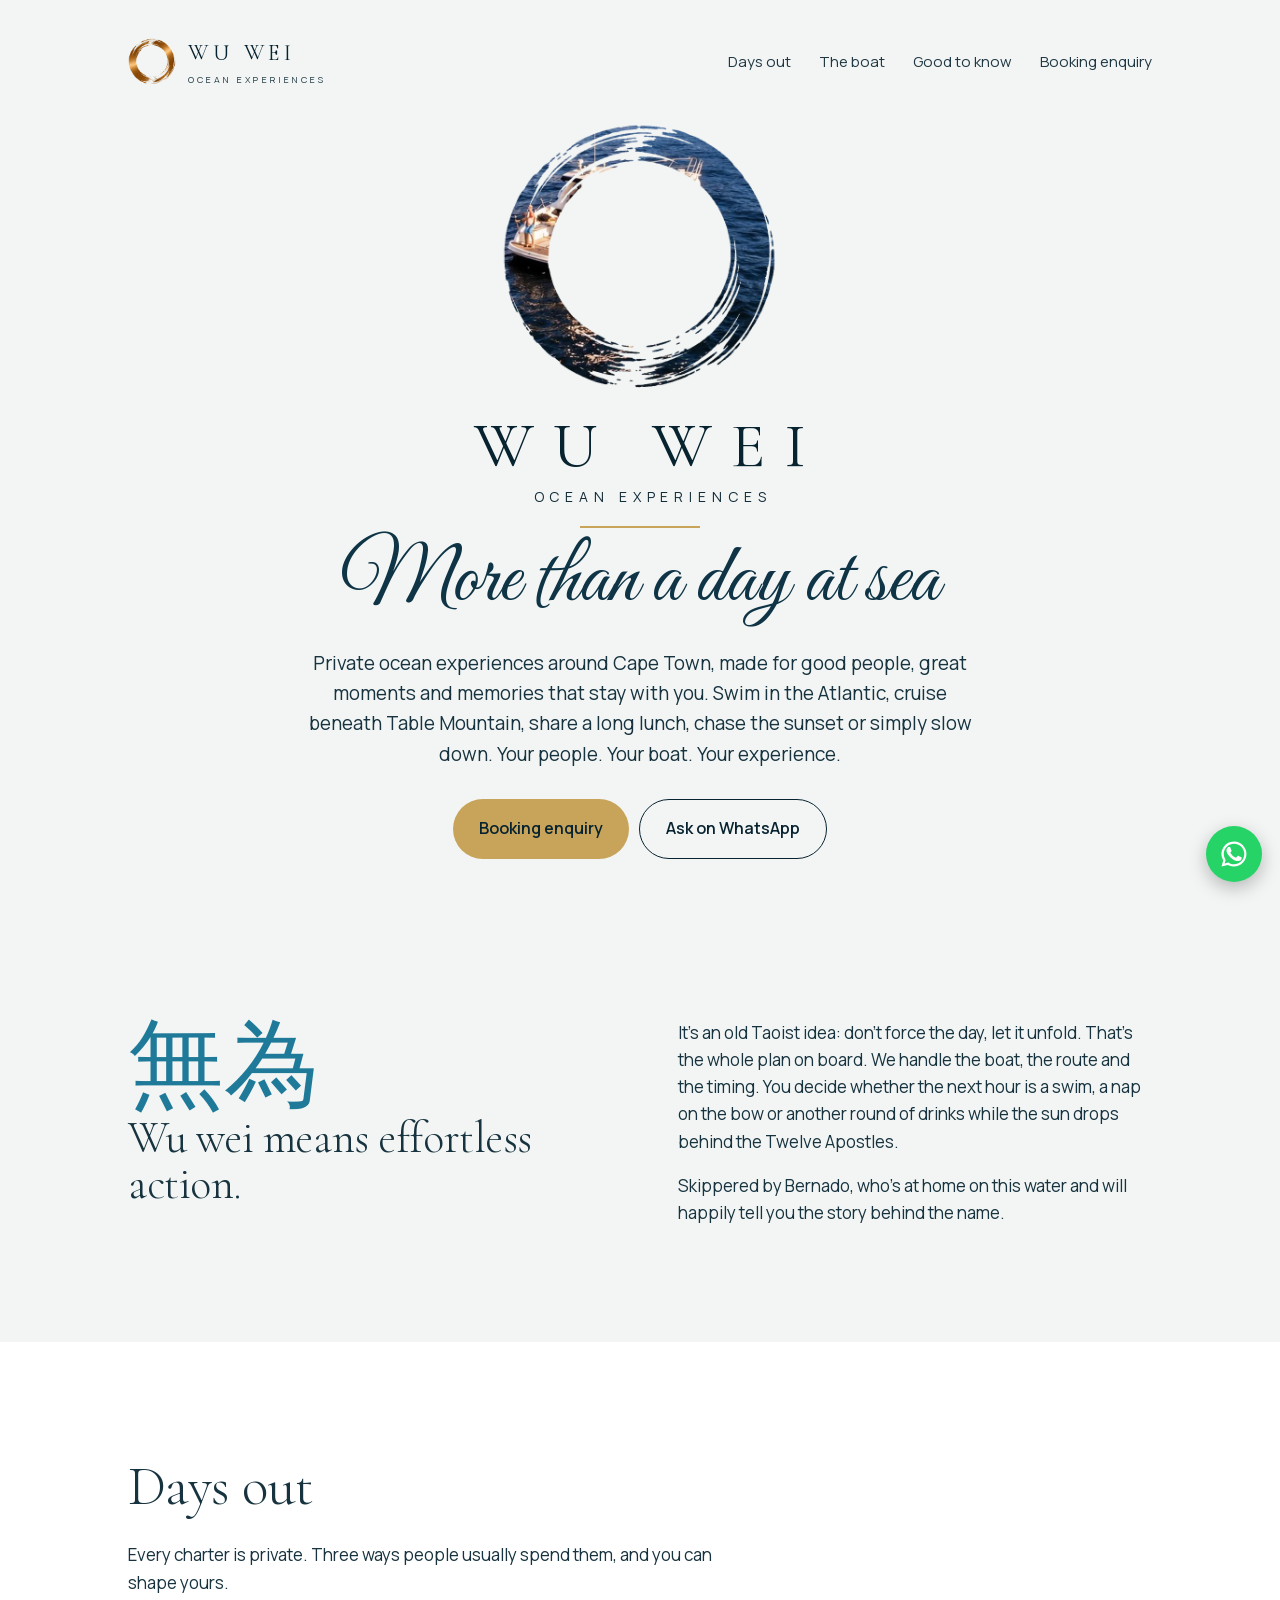
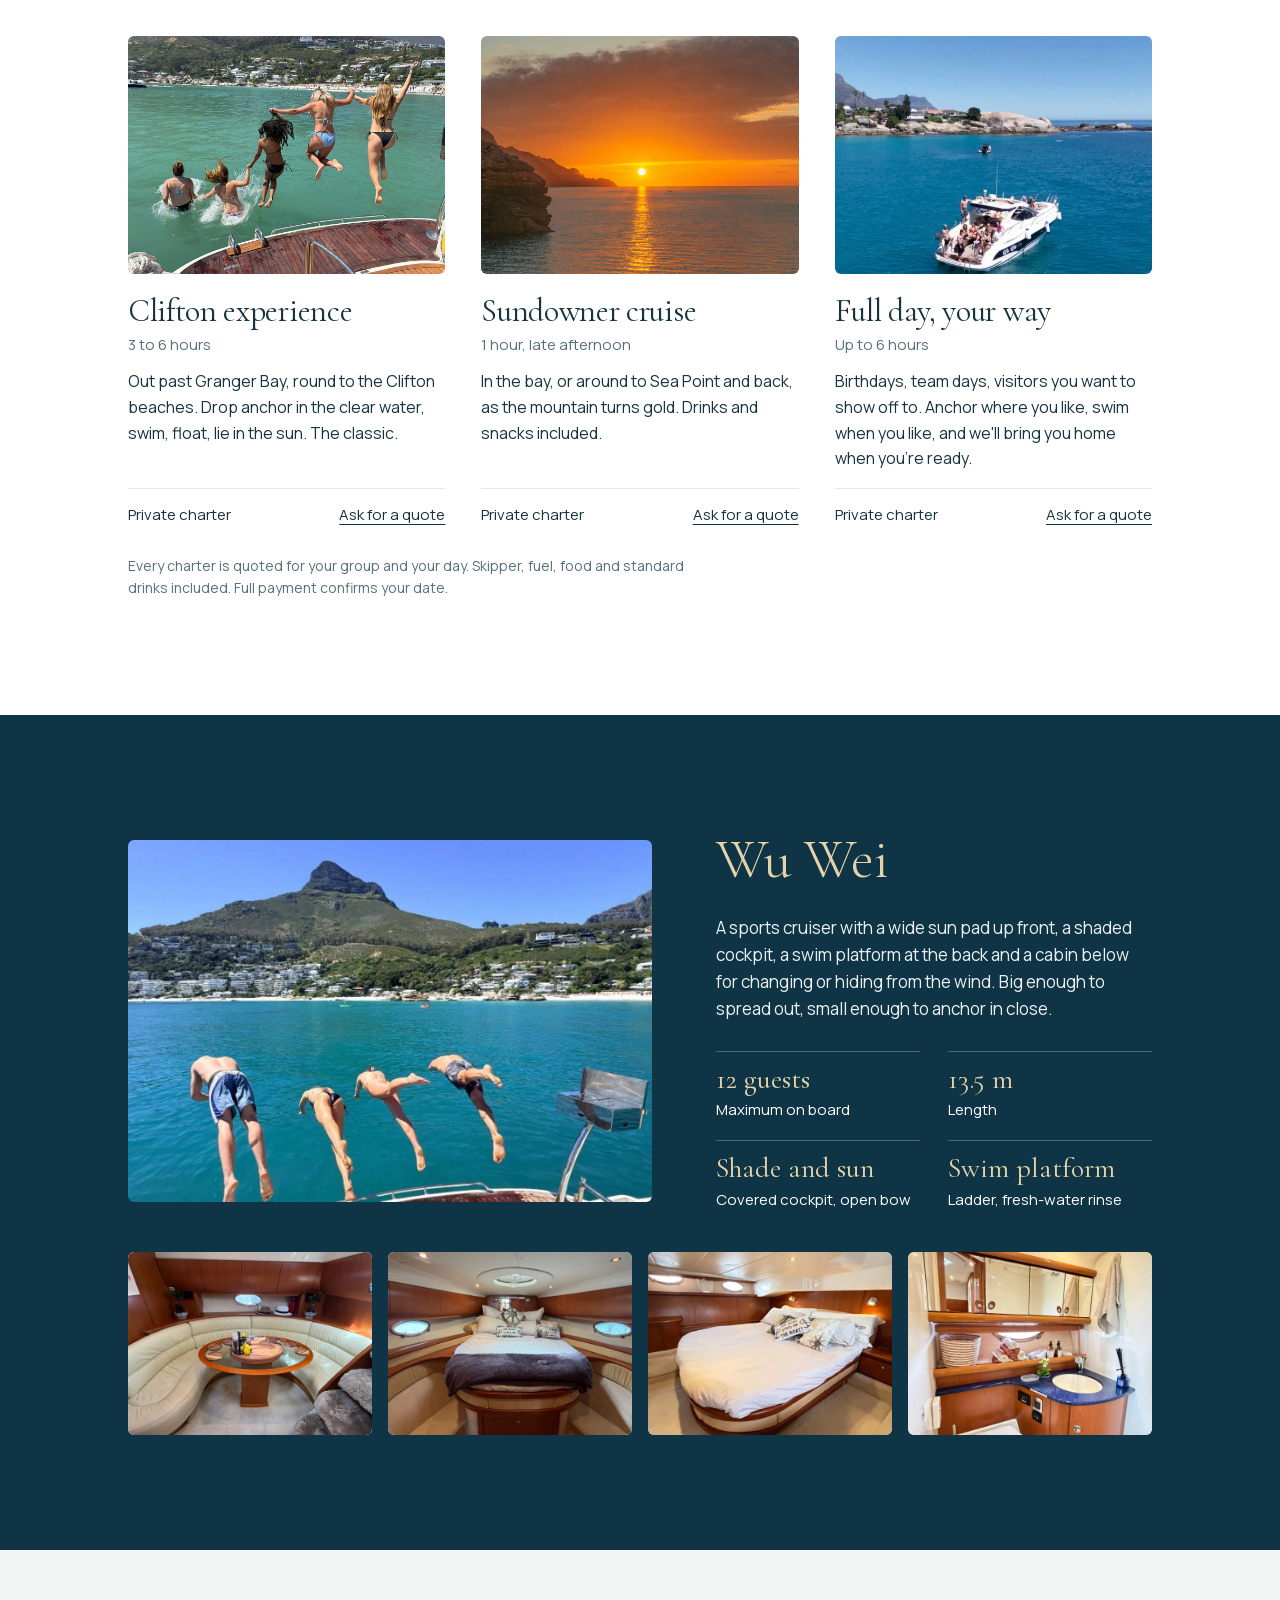
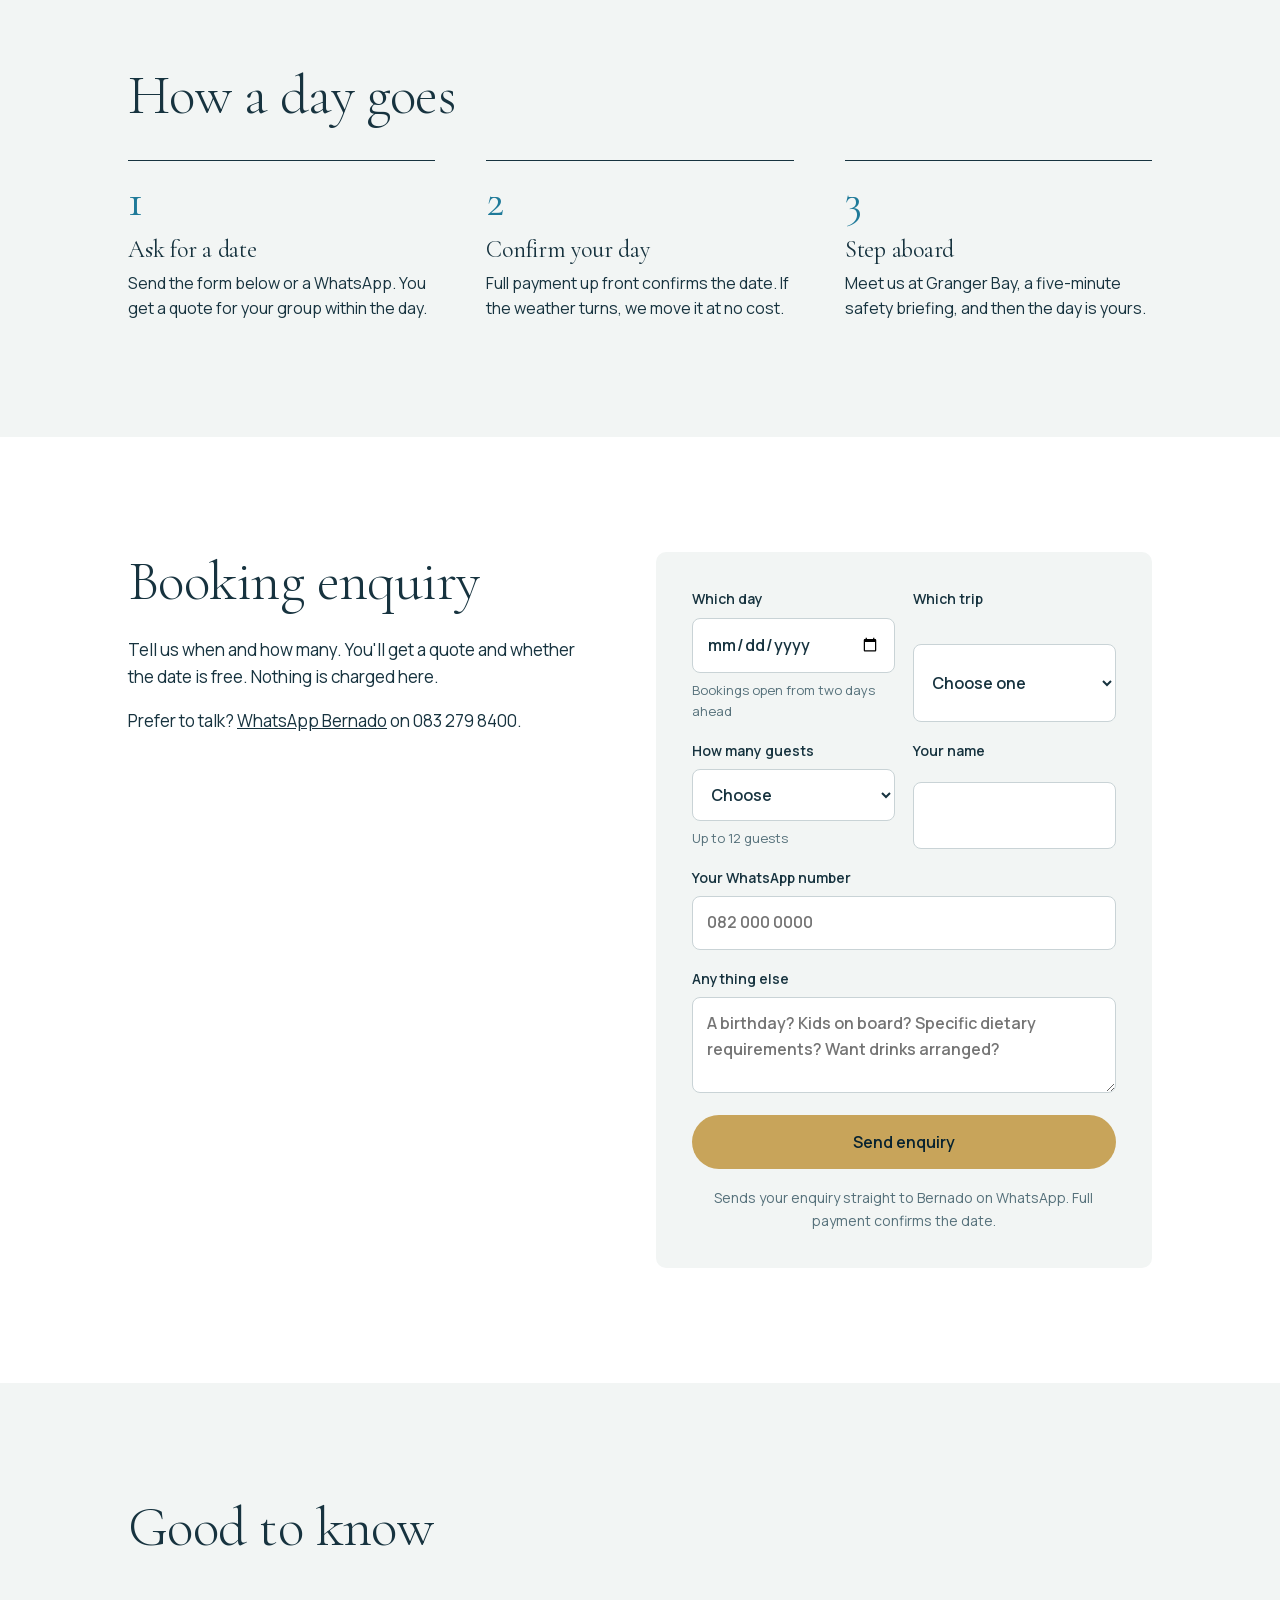
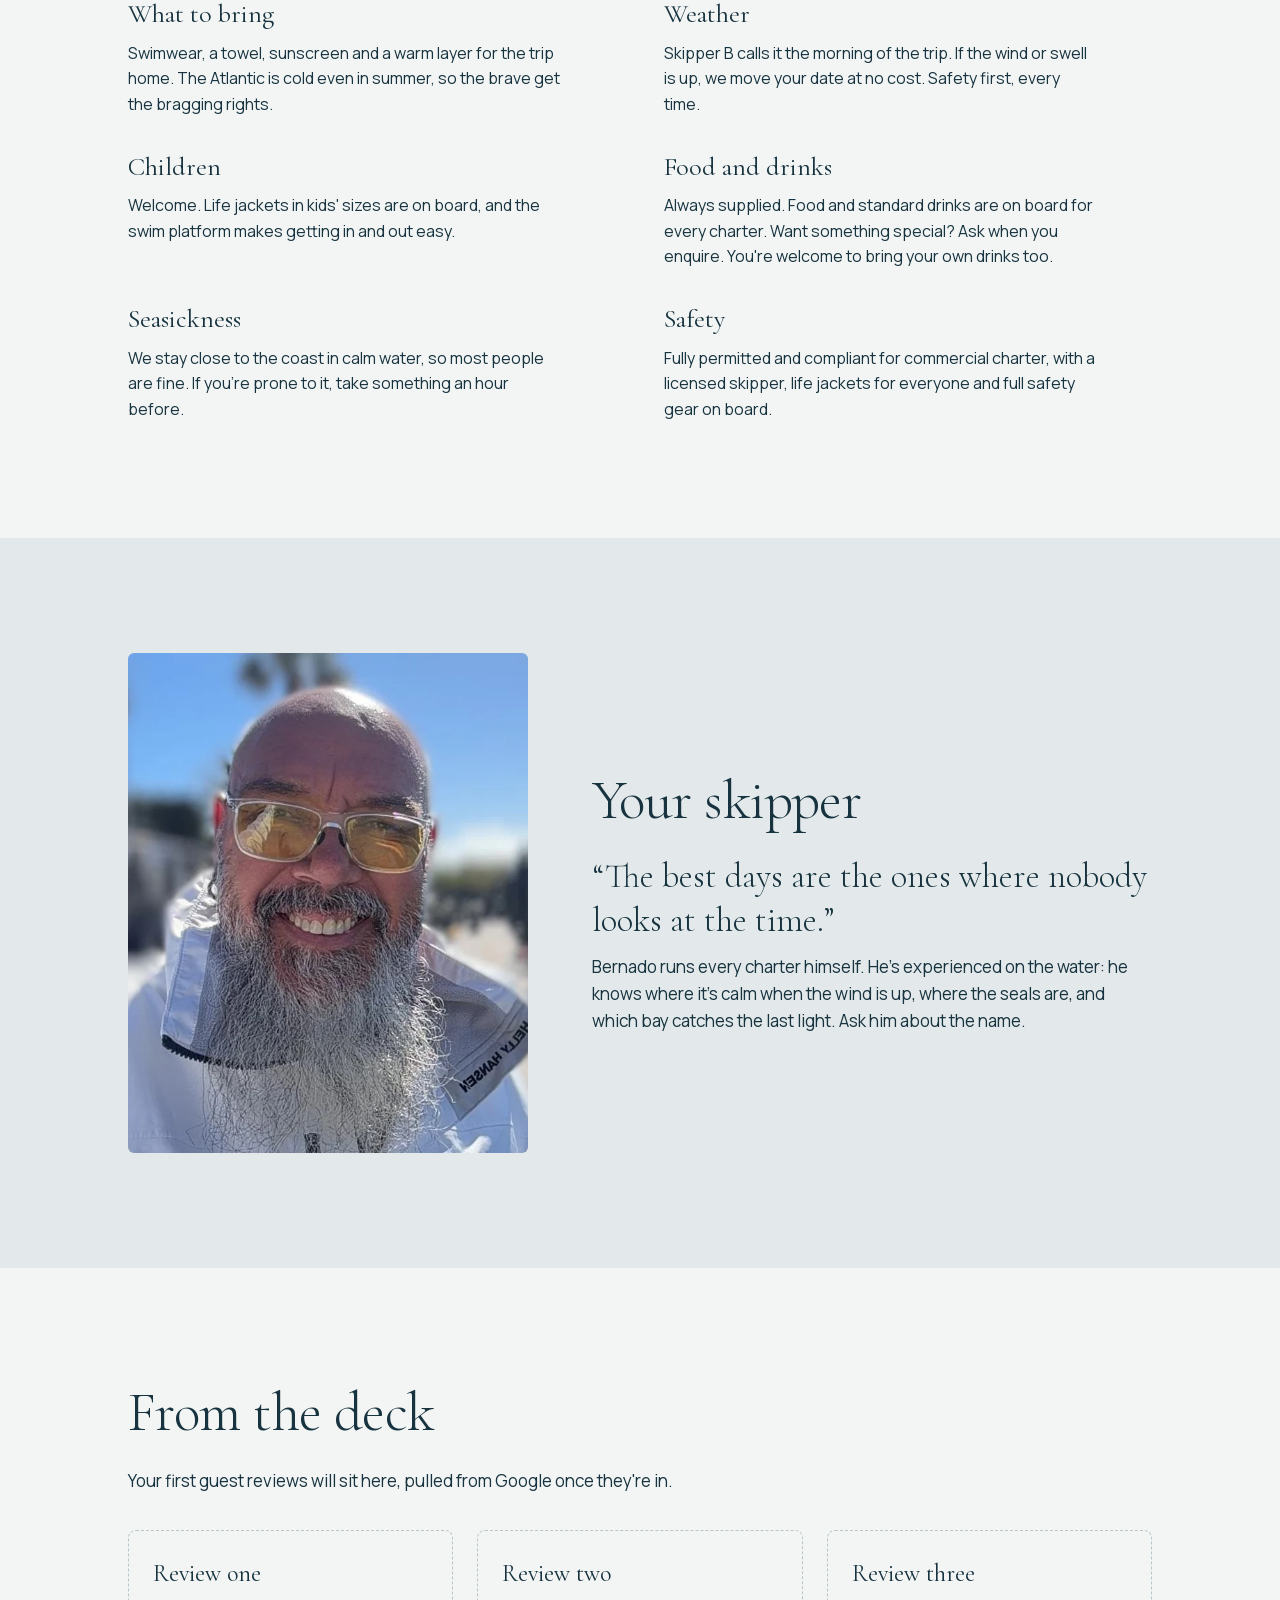
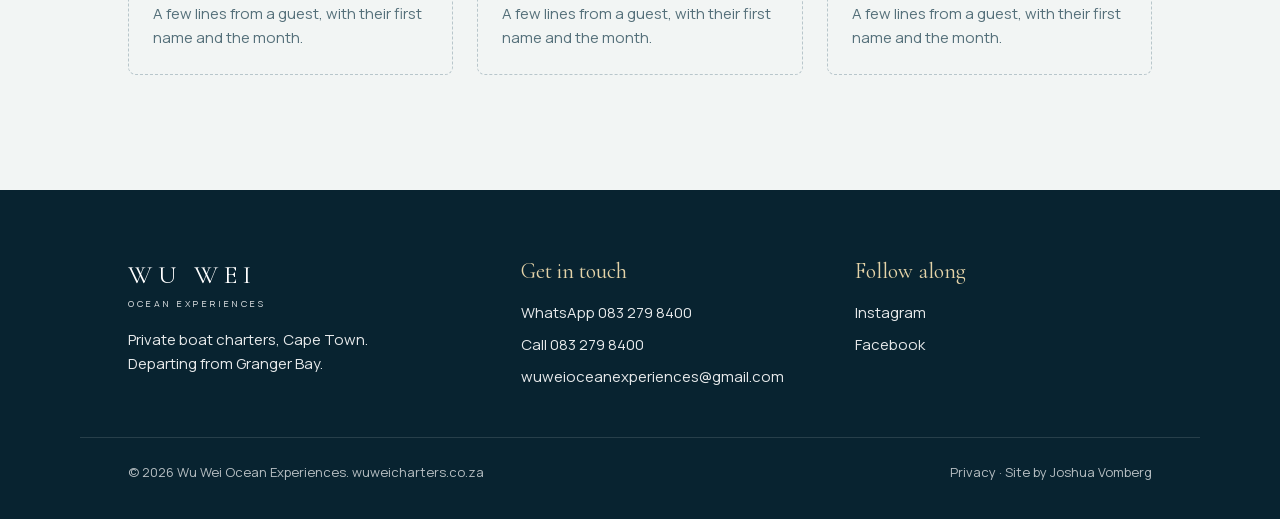
==== commit fc09d7c2: "Jump photo on the Clifton card, dive shot back in the boat section" ====
--- a/index.html
+++ b/index.html
@@ -223,7 +223,7 @@
     <p>Every charter is private. Three ways people usually spend them, and you can shape yours.</p>
     <div class="trip-grid">
       <article class="trip">
-        <figure><img src="images/dive-clifton.webp" alt="Four guests diving off Wu Wei at Clifton with Lion's Head behind" loading="lazy"></figure>
+        <figure><img src="images/jump-clifton.webp" alt="Five guests jumping hand in hand off the back of Wu Wei at Clifton" loading="lazy"></figure>
         <h3>Clifton experience</h3>
         <div class="time">3 to 6 hours</div>
         <p>Out past Granger Bay, round to the Clifton beaches. Drop anchor in the clear water, swim, float, lie in the sun. The classic.</p>
@@ -250,7 +250,7 @@
 
 <section class="boat" id="boat">
   <div class="wrap">
-    <img src="images/jump-clifton.webp" alt="Five guests jumping hand in hand off the back of Wu Wei at Clifton" width="1200" height="900" loading="lazy">
+    <img src="images/dive-clifton.webp" alt="Four guests diving off Wu Wei at Clifton with Lion's Head behind" loading="lazy">
     <div>
       <h2>Wu Wei</h2>
       <p>A sports cruiser with a wide sun pad up front, a shaded cockpit, a swim platform at the back and a cabin below for changing or hiding from the wind. Big enough to spread out, small enough to anchor in close.</p>
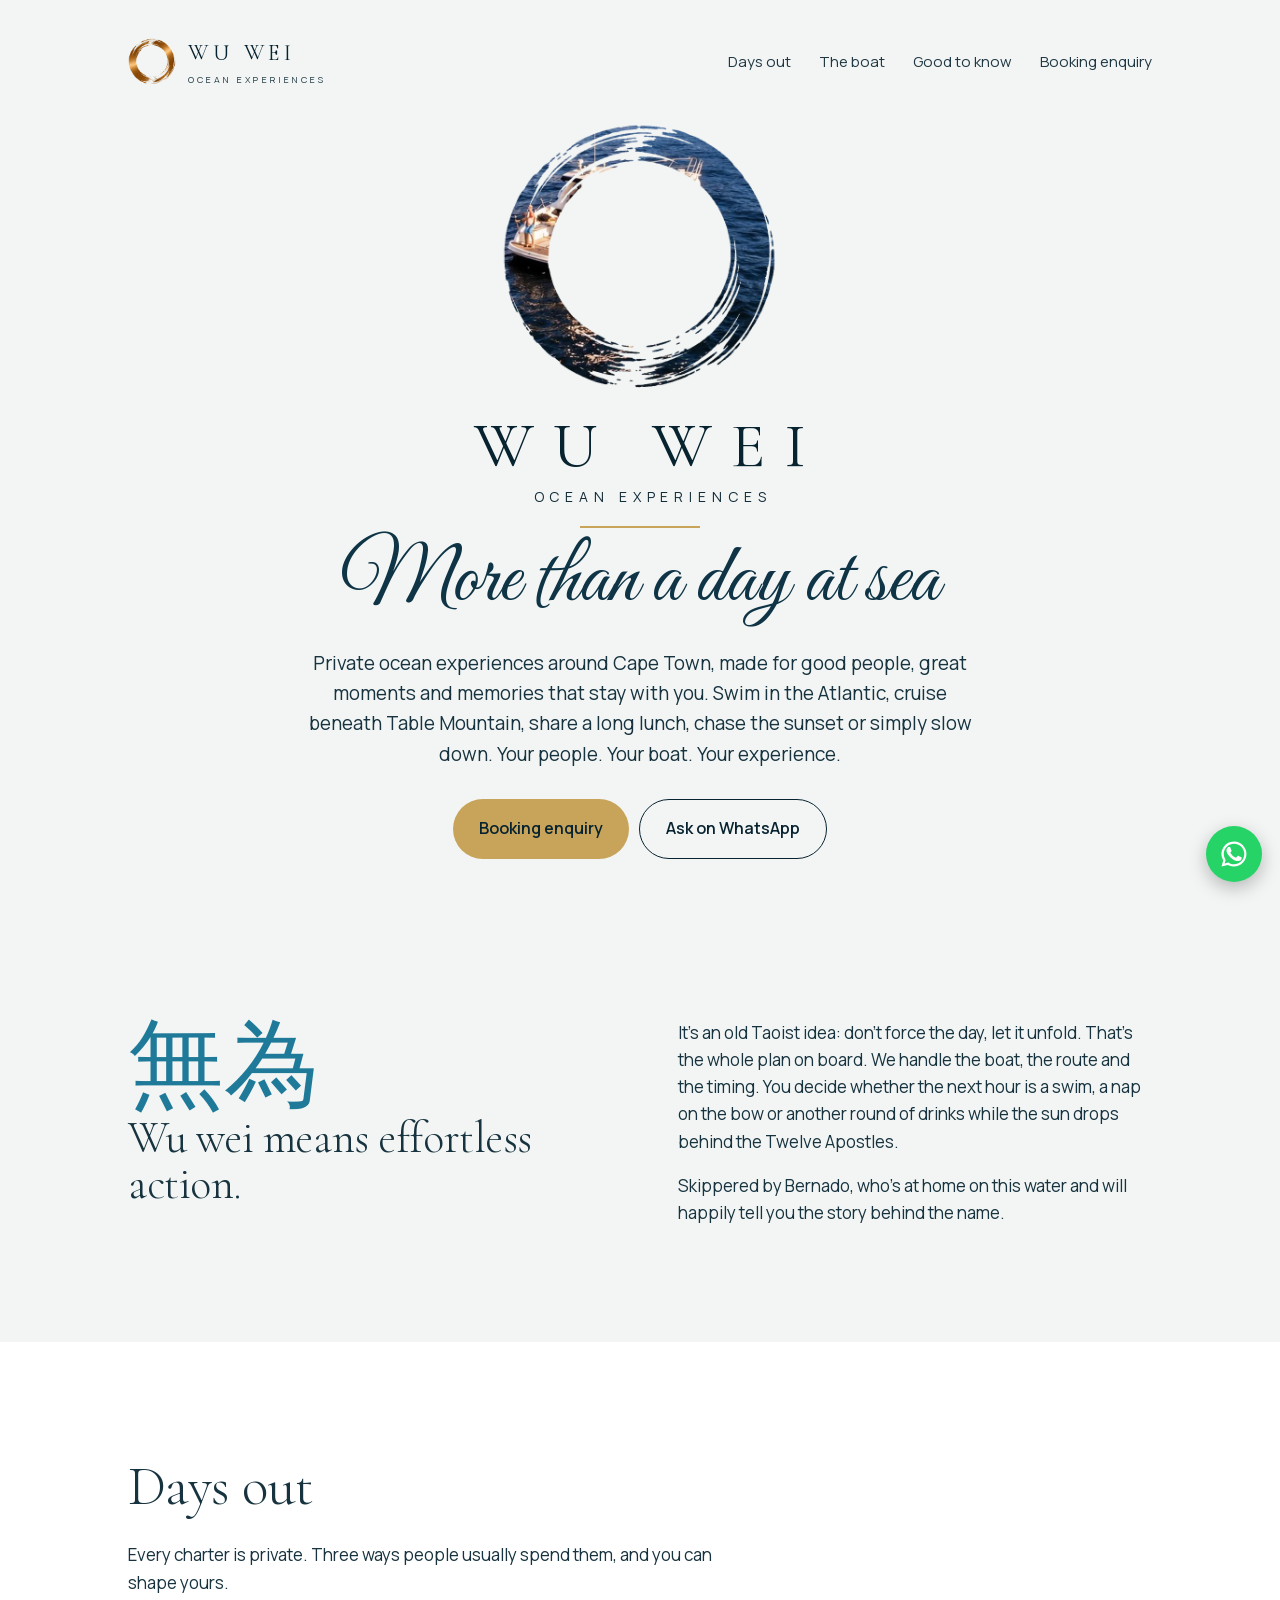
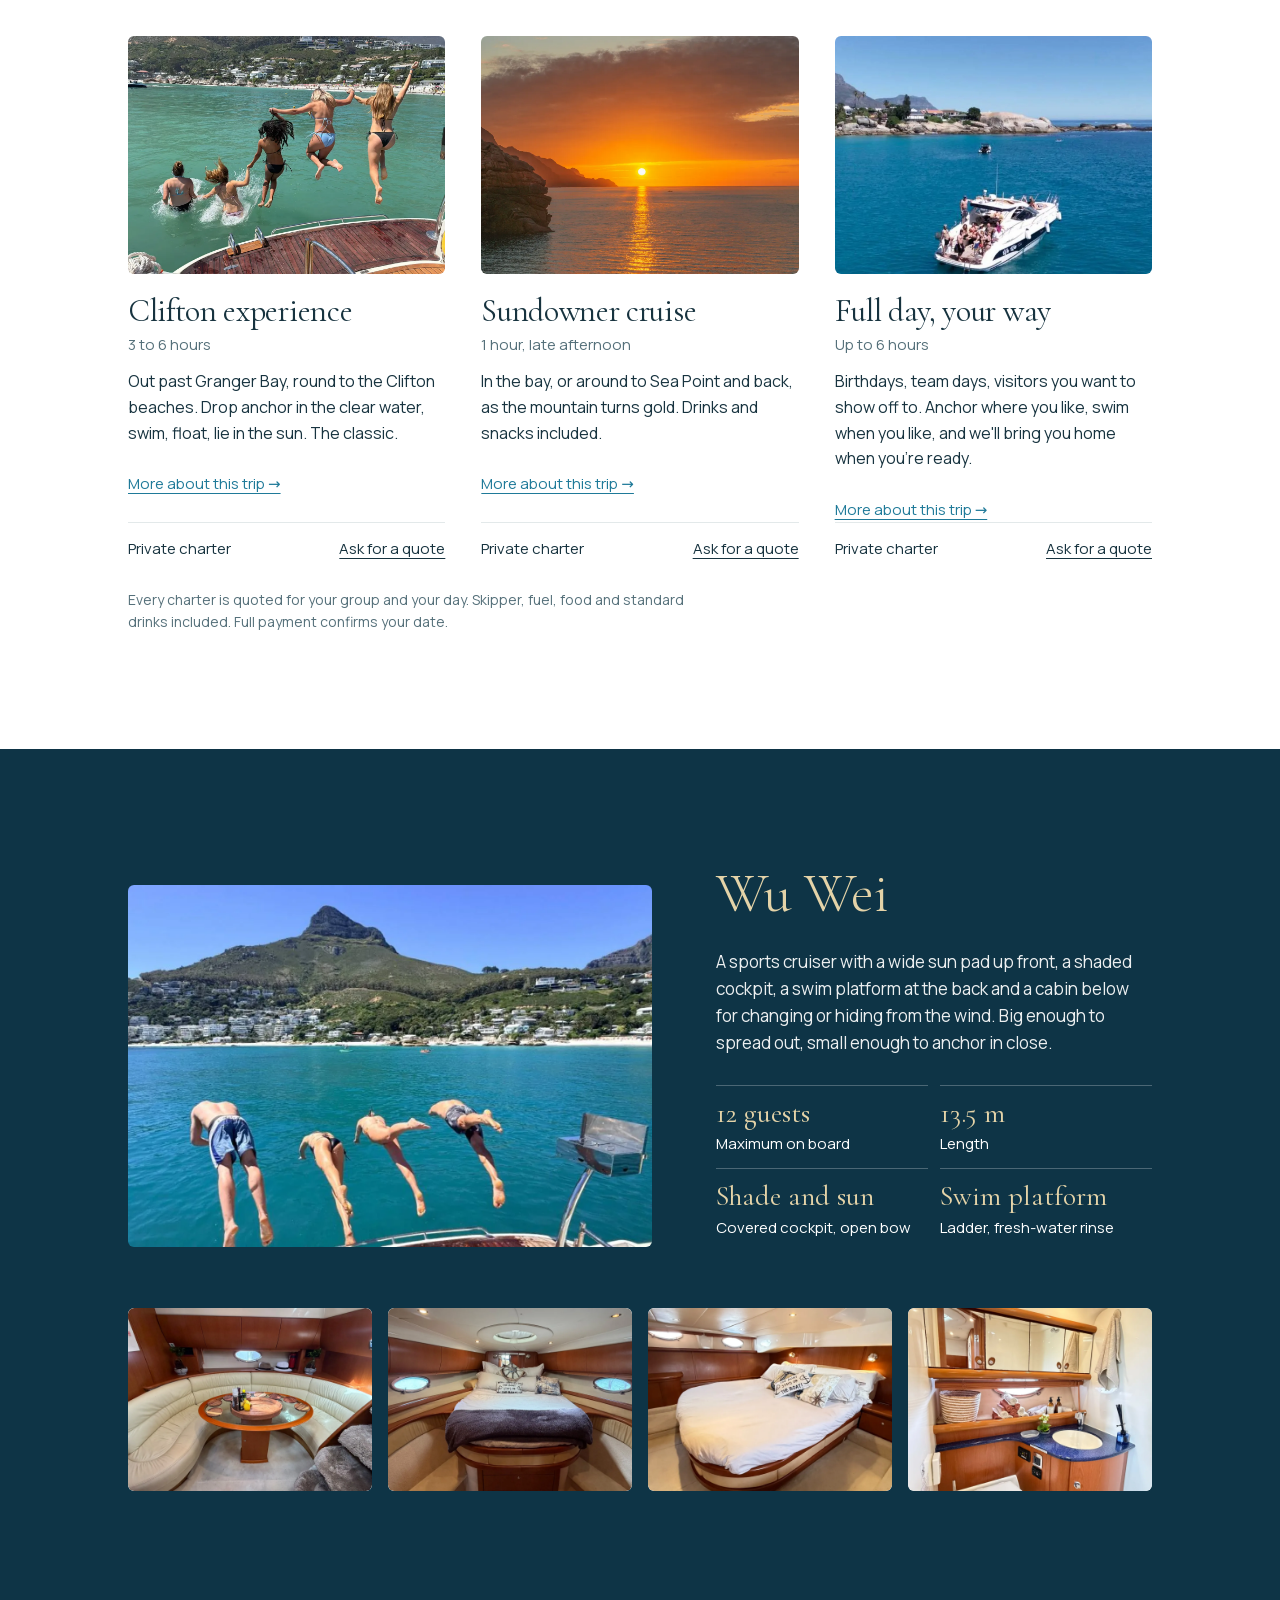
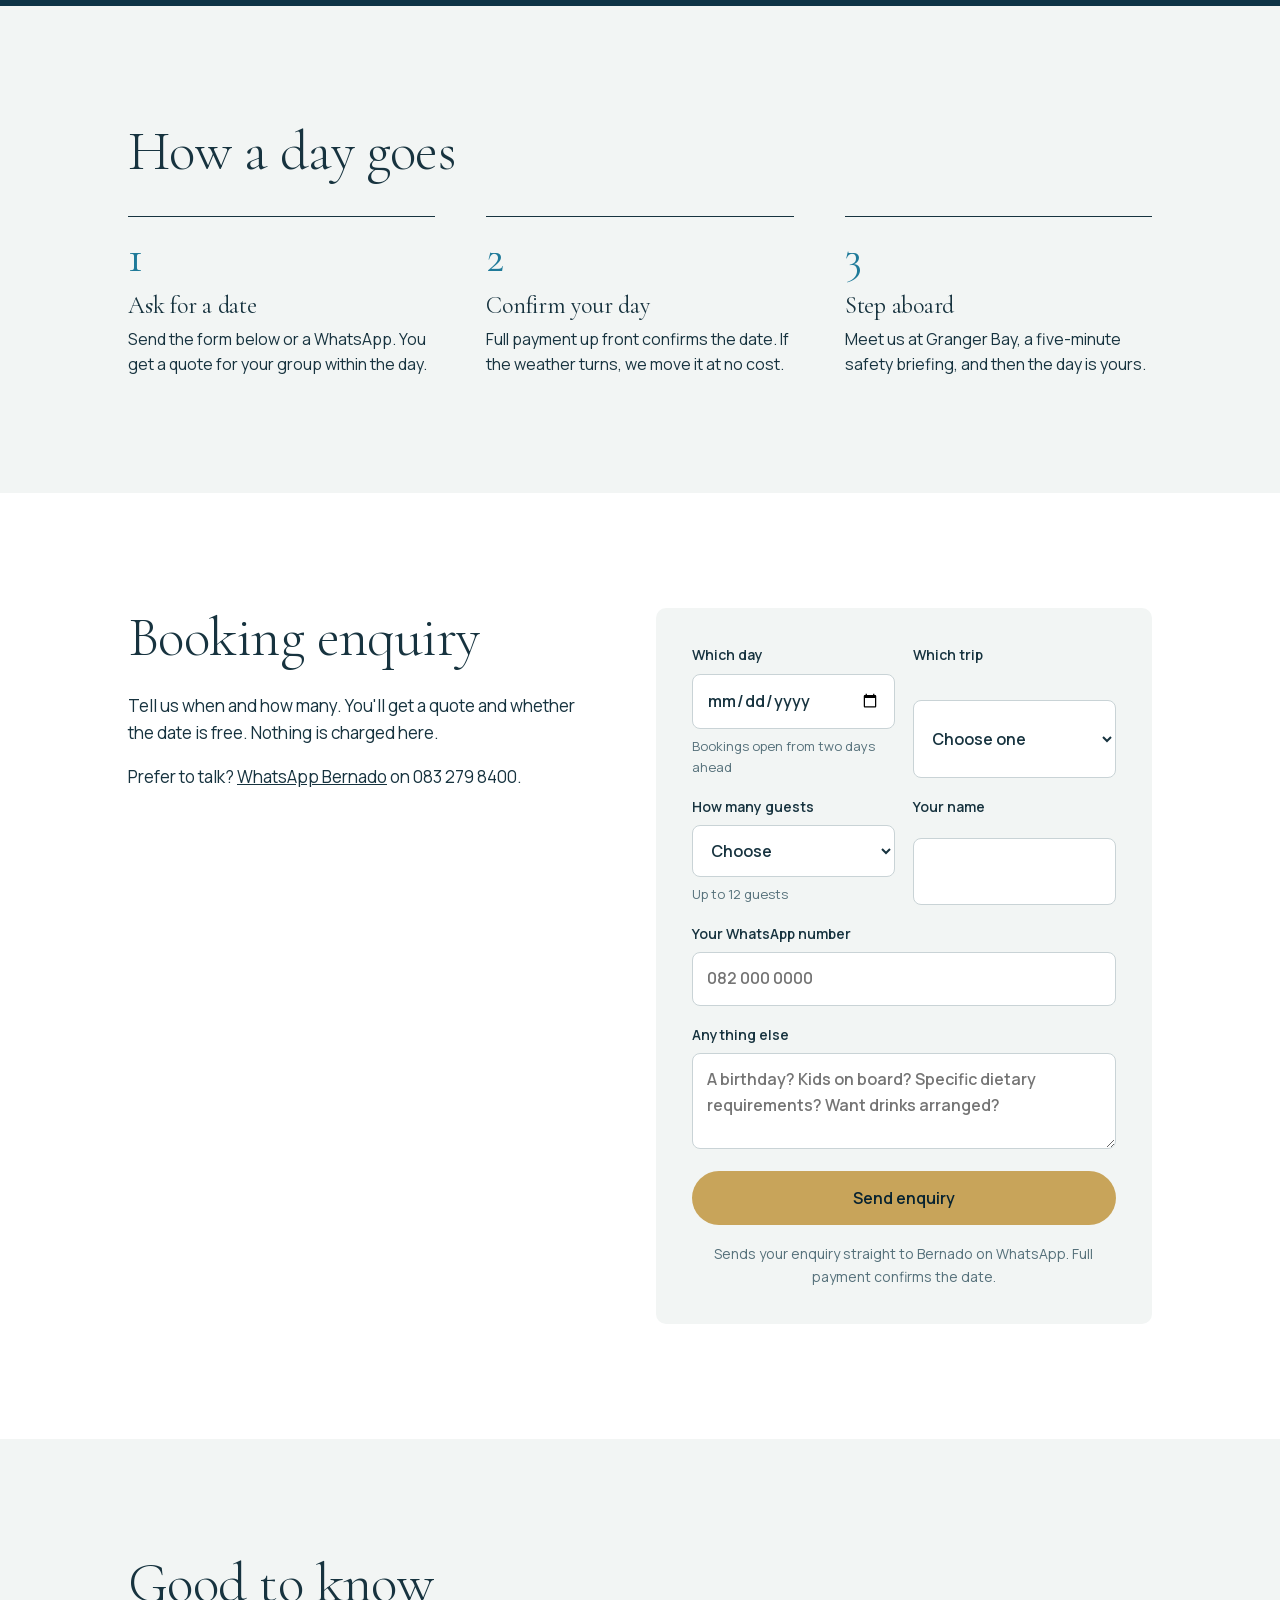
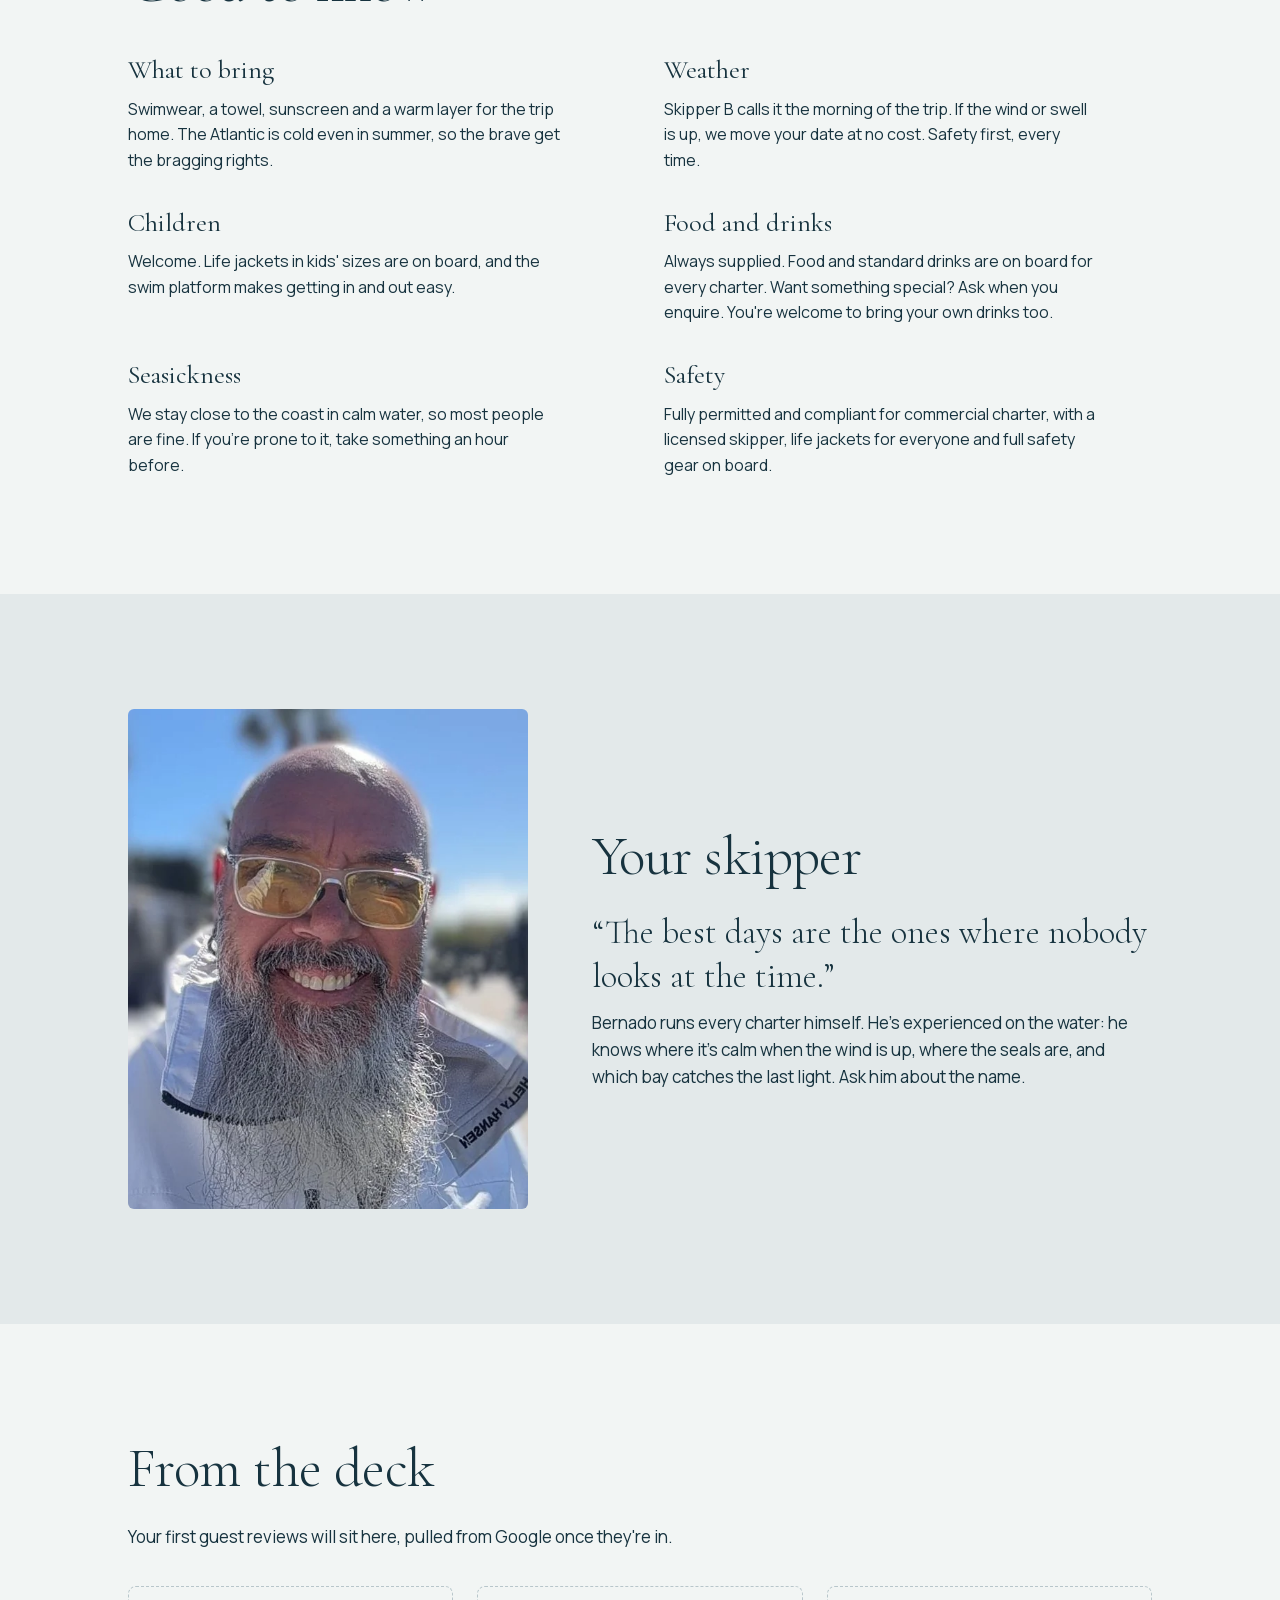
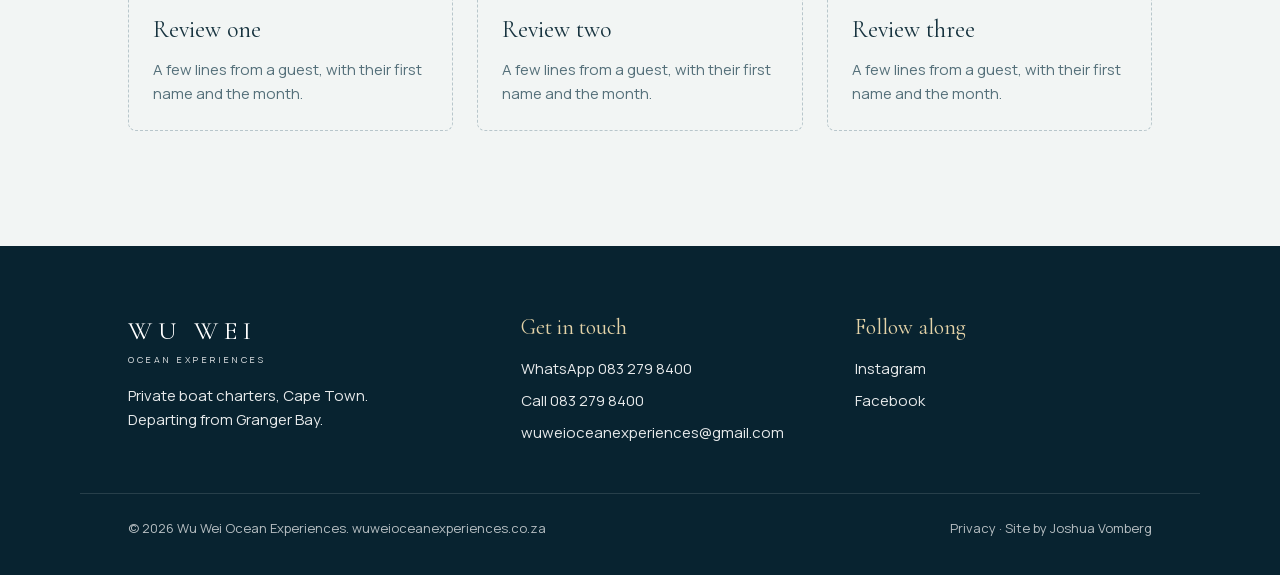
==== commit bc3ccc04: "SEO: trip pages (Clifton, sundowner, private charter), FAQ + business schema, shared stylesheet, sit" ====
--- a/index.html
+++ b/index.html
@@ -13,165 +13,13 @@
 <meta property="og:description" content="Private day charters aboard Wu Wei along Clifton, Camps Bay and Table Bay. Swim, sun, sundowners.">
 <meta property="og:image" content="https://wuweioceanexperiences.co.za/og.jpg">
 <meta name="twitter:card" content="summary_large_image">
-<script type="application/ld+json">{"@context": "https://schema.org", "@type": "LocalBusiness", "name": "Wu Wei Ocean Experiences", "url": "https://wuweioceanexperiences.co.za/", "image": "https://wuweioceanexperiences.co.za/og.jpg", "telephone": "+27832798400", "email": "wuweioceanexperiences@gmail.com", "areaServed": "Cape Town", "description": "Private boat charters from Granger Bay, Cape Town: Clifton, Camps Bay, Table Bay and sundowner cruises.", "sameAs": ["https://www.instagram.com/wuweioceanexperiences/"]}</script>
+<script type="application/ld+json">{"@context": "https://schema.org", "@graph": [{"@type": "LocalBusiness", "name": "Wu Wei Ocean Experiences", "url": "https://wuweioceanexperiences.co.za/", "image": "https://wuweioceanexperiences.co.za/og.jpg", "telephone": "+27832798400", "email": "wuweioceanexperiences@gmail.com", "areaServed": "Cape Town", "description": "Private boat charters from Granger Bay, Cape Town: Clifton, Camps Bay, Table Bay and sundowner cruises.", "sameAs": ["https://www.instagram.com/wuweioceanexperiences/", "https://www.facebook.com/share/192NbM4i21/"], "@id": "https://wuweioceanexperiences.co.za/#business"}, {"@type": "FAQPage", "mainEntity": [{"@type": "Question", "name": "What should I bring on a Wu Wei charter?", "acceptedAnswer": {"@type": "Answer", "text": "Swimwear, a towel, sunscreen and a warm layer for the trip home. The Atlantic is cold even in summer, so the brave get the bragging rights."}}, {"@type": "Question", "name": "What happens if the weather is bad?", "acceptedAnswer": {"@type": "Answer", "text": "Skipper B calls it the morning of the trip. If the wind or swell is up, we move your date at no cost. Safety first, every time."}}, {"@type": "Question", "name": "Are children welcome?", "acceptedAnswer": {"@type": "Answer", "text": "Welcome. Life jackets in kids' sizes are on board, and the swim platform makes getting in and out easy."}}, {"@type": "Question", "name": "Is food and drink included?", "acceptedAnswer": {"@type": "Answer", "text": "Always supplied. Food and standard drinks are on board for every charter. Want something special? Ask when you enquire. You're welcome to bring your own drinks too."}}, {"@type": "Question", "name": "Will I get seasick?", "acceptedAnswer": {"@type": "Answer", "text": "We stay close to the coast in calm water, so most people are fine. If you're prone to it, take something an hour before."}}, {"@type": "Question", "name": "Is the boat licensed and safe?", "acceptedAnswer": {"@type": "Answer", "text": "Fully permitted and compliant for commercial charter, with a licensed skipper, life jackets for everyone and full safety gear on board."}}, {"@type": "Question", "name": "Where does Wu Wei leave from?", "acceptedAnswer": {"@type": "Answer", "text": "Every charter departs from Granger Bay, Cape Town."}}, {"@type": "Question", "name": "How many guests can come?", "acceptedAnswer": {"@type": "Answer", "text": "Up to 12 guests. Every charter is private, just your group."}}, {"@type": "Question", "name": "How do I book?", "acceptedAnswer": {"@type": "Answer", "text": "Send a booking enquiry or a WhatsApp to 083 279 8400. You get a quote for your group within the day, and full payment confirms your date."}}]}]}</script>
 <title>Wu Wei Ocean Experiences — private boat charters, Cape Town</title>
 <meta name="description" content="Private day charters aboard Wu Wei along Clifton, Camps Bay and Table Bay. Swim, sun, sundowners. Send a booking enquiry.">
 <link rel="preload" as="font" type="font/woff2" href="fonts/CormorantGaramond-300.woff2" crossorigin>
 <link rel="preload" as="font" type="font/woff2" href="fonts/Manrope-400.woff2" crossorigin>
 <link rel="stylesheet" href="fonts/wuwei-fonts.css">
-<style>
-:root{
-  --sea:#0E3446; --sea-deep:#082330; --tide:#1F7A99; --foam:#F2F5F4; --mist:#E3E9EA;
-  --gold:#C8A45A; --gold-soft:#E4D3A8; --ink:#17333F; --ink-soft:#55707A;
-  --display:'CormorantGaramond',Georgia,serif; --text:'Manrope',system-ui,sans-serif;
-  --wrap:1120px; --gutter:clamp(18px,4vw,48px);
-}
-*{box-sizing:border-box;margin:0;padding:0;min-width:0}
-body{overflow-x:clip}
-html{scroll-behavior:smooth}
-@media (prefers-reduced-motion:reduce){html{scroll-behavior:auto}*{transition:none!important;animation:none!important}}
-body{font-family:var(--text);color:var(--ink);background:var(--foam);line-height:1.6;font-size:17px;-webkit-font-smoothing:antialiased}
-img{display:block;max-width:100%}
-a{color:inherit}
-h1,h2,h3{font-family:var(--display);font-weight:300;line-height:1.05;letter-spacing:-.01em}
-h2{font-size:clamp(34px,5vw,56px);margin-bottom:.45em}
-h3{font-size:clamp(26px,3vw,32px);font-weight:400}
-p{max-width:62ch}
-.wrap{max-width:var(--wrap);margin:0 auto;padding:0 var(--gutter)}
-section{padding:clamp(64px,9vw,120px) 0}
-:focus-visible{outline:2px solid var(--gold);outline-offset:3px}
-
-/* draft strip */
-.draft{background:var(--gold);color:var(--sea-deep);font-size:13px;font-weight:600;text-align:center;padding:8px var(--gutter);line-height:1.4}
-
-/* nav */
-nav{position:absolute;top:36px;left:0;right:0;z-index:5;color:var(--sea-deep)}
-nav .wrap{display:flex;align-items:center;justify-content:space-between;gap:24px}
-nav .brand{display:flex;align-items:center;gap:12px}
-nav .brand img.enso{width:48px;height:48px;max-width:48px;flex:none;object-fit:contain}
-.brand{font-family:var(--display);font-size:22px;letter-spacing:.22em;text-transform:uppercase;text-decoration:none;font-weight:400}
-.brand small{display:block;font-family:var(--text);font-size:9px;letter-spacing:.34em;opacity:.85;margin-top:2px}
-nav ul{display:flex;gap:28px;list-style:none;font-size:15px}
-nav ul a{text-decoration:none;opacity:.9}
-nav ul a:hover{opacity:1;text-decoration:underline;text-underline-offset:5px}
-@media (max-width:720px){nav ul{display:none}}
-
-/* hero */
-.hero{position:relative;min-height:clamp(680px,96vh,920px);display:flex;align-items:center;color:var(--sea-deep);background:var(--foam);overflow:hidden}
-.hero>img{display:none}
-.hero>.wrap{position:relative;z-index:2;padding-top:120px;padding-bottom:clamp(40px,6vw,64px);width:100%;text-align:center;display:flex;flex-direction:column;align-items:center}
-.lockup{display:flex;flex-direction:column;align-items:center}
-.lockup .ring{width:clamp(170px,24vw,280px);height:auto;margin-bottom:14px}
-.lockup h1{font-size:clamp(36px,5.6vw,64px);letter-spacing:.3em;text-transform:uppercase;font-weight:400;line-height:1;padding-left:.3em}
-.lockup h1 small{display:block;font-family:var(--text);font-size:clamp(10px,1.1vw,14px);letter-spacing:.42em;font-weight:400;margin-top:12px;opacity:.95;padding-left:.42em}
-.lockup .rule{display:block;width:120px;height:2px;background:var(--gold);margin:22px 0 6px}
-.lockup .script{font-family:'GreatVibes',cursive;font-size:clamp(44px,6.5vw,84px);line-height:1.15;color:var(--sea);text-align:center;max-width:100%}
-.hero>.wrap>p{font-size:clamp(16px,1.6vw,19px);max-width:62ch;margin:18px auto 30px;color:var(--ink)}
-.hero>.wrap>p strong{display:block;font-family:var(--display);font-weight:400;font-size:clamp(24px,2.6vw,32px);letter-spacing:.02em;margin-bottom:10px}
-.actions{display:flex;flex-wrap:wrap;gap:10px;justify-content:center}
-.cta{display:inline-flex;align-items:center;gap:10px;background:var(--gold);color:var(--sea-deep);text-decoration:none;font-weight:600;font-size:16px;padding:16px 26px;border-radius:999px;border:0;cursor:pointer;font-family:var(--text)}
-.cta:hover{background:var(--gold-soft)}
-.cta.ghost{background:transparent;color:var(--sea-deep);border:1px solid var(--sea-deep)}
-.cta.ghost:hover{background:var(--mist)}
-
-/* intro */
-.intro{padding-top:clamp(56px,8vw,96px)}
-.intro .wrap{display:grid;grid-template-columns:1fr 1fr;gap:clamp(28px,6vw,96px);align-items:start}
-.intro h2{font-size:clamp(30px,3.6vw,44px)}
-.intro .zh{font-family:var(--display);font-size:clamp(60px,8vw,96px);line-height:1;color:var(--tide);font-weight:300}
-.intro p+p{margin-top:1em}
-@media (max-width:760px){.intro .wrap{grid-template-columns:1fr}}
-
-/* trips */
-.trips{background:#fff}
-.trip-grid{display:grid;grid-template-columns:repeat(3,1fr);gap:clamp(20px,3vw,36px);margin-top:40px}
-.trip{display:flex;flex-direction:column}
-.trip figure{aspect-ratio:4/3;overflow:hidden;border-radius:6px;background:var(--mist)}
-.trip figure img{width:100%;height:100%;object-fit:cover}
-figure.ph{display:grid;place-items:center;color:var(--ink-soft);font-size:14px;text-align:center;padding:20px;background:linear-gradient(160deg,#D8E6EA,#BBD3DB)}
-.trip h3{margin:20px 0 6px}
-.trip .time{color:var(--ink-soft);font-size:15px}
-.trip p{margin:12px 0 16px;font-size:16px}
-.trip .price{margin-top:auto;padding-top:14px;border-top:1px solid var(--mist);display:flex;justify-content:space-between;align-items:baseline;font-size:15px}
-.trip .price b{font-family:var(--display);font-size:26px;font-weight:400}
-.trip .price a{text-decoration:underline;text-underline-offset:4px}
-@media (max-width:860px){.trip-grid{grid-template-columns:1fr}}
-.note{font-size:14px;color:var(--ink-soft);margin-top:28px}
-
-/* boat */
-.boat{background:var(--sea);color:#fff}
-.boat .wrap{display:grid;grid-template-columns:1.2fr 1fr;gap:clamp(28px,5vw,72px);align-items:center}
-.boat img{border-radius:6px;width:100%;height:auto}
-.boat h2{color:var(--gold-soft)}
-.boat p{opacity:.92}
-.facts{list-style:none;margin-top:28px;display:grid;grid-template-columns:1fr 1fr;gap:18px 28px}
-.facts li{border-top:1px solid rgba(255,255,255,.25);padding-top:12px;font-size:15px}
-.facts li b{display:block;font-family:var(--display);font-size:28px;font-weight:400;color:var(--gold-soft);line-height:1.1;margin-bottom:4px}
-.cabin{list-style:none;display:grid;grid-template-columns:repeat(4,1fr);gap:16px;margin-top:40px;grid-column:1/-1}
-.cabin figure{aspect-ratio:4/3;border-radius:6px;overflow:hidden;background:var(--mist)}
-.cabin figure.ph{background:linear-gradient(160deg,#1F4F63,#15404F);color:#C9D9DE}
-.cabin figure img,.portrait img{display:block;width:100%;height:100%;object-fit:cover}
-.portrait.has-photo{padding:0;overflow:hidden}
-@media (max-width:760px){.boat .wrap{grid-template-columns:1fr}.cabin{grid-template-columns:1fr 1fr}}
-
-/* how */
-.how ol{list-style:none;counter-reset:s;display:grid;grid-template-columns:repeat(3,1fr);gap:clamp(24px,4vw,56px);margin-top:36px}
-.how li{counter-increment:s;padding-top:18px;border-top:1px solid var(--ink)}
-.how li::before{content:counter(s);font-family:var(--display);font-size:44px;line-height:1;display:block;margin-bottom:14px;color:var(--tide)}
-.how li h3{font-size:24px;margin-bottom:8px}
-.how li p{font-size:16px}
-@media (max-width:760px){.how ol{grid-template-columns:1fr}}
-
-/* book */
-.book{background:#fff}
-.book .wrap{display:grid;grid-template-columns:1fr 1.1fr;gap:clamp(28px,6vw,96px);align-items:start}
-.book p+p{margin-top:1em}
-form{display:grid;gap:18px;background:var(--foam);padding:clamp(22px,3vw,36px);border-radius:10px}
-.row{display:grid;grid-template-columns:1fr 1fr;gap:18px}
-label{display:grid;gap:7px;font-size:14px;font-weight:600}
-input,select,textarea{font:inherit;font-size:16px;padding:13px 14px;border:1px solid #C9D3D6;border-radius:8px;background:#fff;color:var(--ink);width:100%}
-input:focus,select:focus,textarea:focus{outline:2px solid var(--tide);border-color:var(--tide)}
-textarea{min-height:96px;resize:vertical}
-.hint{font-size:13px;color:var(--ink-soft);font-weight:400}
-form .cta{justify-content:center;width:100%;margin-top:4px}
-.deposit{font-size:14px;color:var(--ink-soft);text-align:center}
-@media (max-width:860px){.book .wrap,.row{grid-template-columns:1fr}}
-
-/* know */
-.know dl{display:grid;grid-template-columns:repeat(2,1fr);gap:28px 48px;margin-top:36px}
-.know dt{font-family:var(--display);font-size:26px;font-weight:400;margin-bottom:6px}
-.know dd{font-size:16px;color:var(--ink);max-width:48ch}
-@media (max-width:760px){.know dl{grid-template-columns:1fr}}
-
-/* skipper */
-.skipper{background:var(--mist)}
-.skipper .wrap{display:grid;grid-template-columns:1fr 1.4fr;gap:clamp(28px,5vw,72px);align-items:center}
-.portrait{aspect-ratio:4/5;border-radius:6px;background:linear-gradient(160deg,#C9D9DE,#9FBAC4);display:grid;place-items:center;color:var(--ink-soft);font-size:14px;text-align:center;padding:20px}
-.skipper blockquote{font-family:var(--display);font-size:clamp(24px,3vw,34px);font-weight:300;line-height:1.3;margin:18px 0 10px}
-@media (max-width:760px){.skipper .wrap{grid-template-columns:1fr}.portrait{max-width:320px}}
-
-/* reviews */
-.reviews .grid{display:grid;grid-template-columns:repeat(3,1fr);gap:24px;margin-top:36px}
-.reviews figure{border:1px dashed #B8C6CB;border-radius:8px;padding:24px;color:var(--ink-soft);font-size:15px}
-.reviews figure b{display:block;font-family:var(--display);font-size:24px;font-weight:400;color:var(--ink);margin-bottom:8px}
-@media (max-width:760px){.reviews .grid{grid-template-columns:1fr}}
-
-/* footer */
-footer{background:var(--sea-deep);color:#fff;padding:64px 0 36px}
-footer .wrap{display:grid;grid-template-columns:1.2fr 1fr 1fr;gap:36px;align-items:start}
-footer .brand{font-size:26px}
-footer p,footer li{font-size:15px;opacity:.9}
-footer ul{list-style:none;display:grid;gap:8px}
-footer a{text-decoration:none}
-footer a:hover{text-decoration:underline;text-underline-offset:4px}
-footer h4{font-family:var(--display);font-weight:400;font-size:22px;margin-bottom:12px;color:var(--gold-soft)}
-.legal{max-width:var(--wrap);margin:48px auto 0;padding:24px var(--gutter) 0;border-top:1px solid rgba(255,255,255,.18);font-size:13px;opacity:.7;display:flex;flex-wrap:wrap;gap:8px 24px;justify-content:space-between}
-@media (max-width:760px){footer .wrap{grid-template-columns:1fr}}
-
-/* floating whatsapp */
-.wa{position:fixed;right:18px;bottom:18px;z-index:9;width:56px;height:56px;border-radius:50%;background:#25D366;display:grid;place-items:center;box-shadow:0 6px 18px rgba(0,0,0,.25)}
-.wa svg{width:30px;height:30px;fill:#fff}
-</style>
+<link rel="stylesheet" href="site.css">
 </head>
 <body>
 
@@ -227,6 +75,7 @@
         <h3>Clifton experience</h3>
         <div class="time">3 to 6 hours</div>
         <p>Out past Granger Bay, round to the Clifton beaches. Drop anchor in the clear water, swim, float, lie in the sun. The classic.</p>
+        <a class="more" href="clifton-boat-trip.html">More about this trip →</a>
         <div class="price"><span>Private charter</span><a href="#book">Ask for a quote</a></div>
       </article>
       <article class="trip">
@@ -234,6 +83,7 @@
         <h3>Sundowner cruise</h3>
         <div class="time">1 hour, late afternoon</div>
         <p>In the bay, or around to Sea Point and back, as the mountain turns gold. Drinks and snacks included.</p>
+        <a class="more" href="sunset-cruise-cape-town.html">More about this trip →</a>
         <div class="price"><span>Private charter</span><a href="#book">Ask for a quote</a></div>
       </article>
       <article class="trip">
@@ -241,6 +91,7 @@
         <h3>Full day, your way</h3>
         <div class="time">Up to 6 hours</div>
         <p>Birthdays, team days, visitors you want to show off to. Anchor where you like, swim when you like, and we'll bring you home when you're ready.</p>
+        <a class="more" href="private-boat-charter-cape-town.html">More about this trip →</a>
         <div class="price"><span>Private charter</span><a href="#book">Ask for a quote</a></div>
       </article>
     </div>
@@ -401,7 +252,7 @@
     </div>
   </div>
   <div class="legal">
-    <span>© 2026 Wu Wei Ocean Experiences. wuweicharters.co.za</span>
+    <span>© 2026 Wu Wei Ocean Experiences. wuweioceanexperiences.co.za</span>
     <span><a href="privacy.html">Privacy</a> · Site by <a href="https://joshuavomberg.co.za">Joshua Vomberg</a></span>
   </div>
 </footer>
--- a/site.css
+++ b/site.css
@@ -0,0 +1,182 @@
+:root{
+  --sea:#0E3446; --sea-deep:#082330; --tide:#1F7A99; --foam:#F2F5F4; --mist:#E3E9EA;
+  --gold:#C8A45A; --gold-soft:#E4D3A8; --ink:#17333F; --ink-soft:#55707A;
+  --display:'CormorantGaramond',Georgia,serif; --text:'Manrope',system-ui,sans-serif;
+  --wrap:1120px; --gutter:clamp(18px,4vw,48px);
+}
+*{box-sizing:border-box;margin:0;padding:0;min-width:0}
+body{overflow-x:clip}
+html{scroll-behavior:smooth}
+@media (prefers-reduced-motion:reduce){html{scroll-behavior:auto}*{transition:none!important;animation:none!important}}
+body{font-family:var(--text);color:var(--ink);background:var(--foam);line-height:1.6;font-size:17px;-webkit-font-smoothing:antialiased}
+img{display:block;max-width:100%}
+a{color:inherit}
+h1,h2,h3{font-family:var(--display);font-weight:300;line-height:1.05;letter-spacing:-.01em}
+h2{font-size:clamp(34px,5vw,56px);margin-bottom:.45em}
+h3{font-size:clamp(26px,3vw,32px);font-weight:400}
+p{max-width:62ch}
+.wrap{max-width:var(--wrap);margin:0 auto;padding:0 var(--gutter)}
+section{padding:clamp(64px,9vw,120px) 0}
+:focus-visible{outline:2px solid var(--gold);outline-offset:3px}
+
+/* draft strip */
+.draft{background:var(--gold);color:var(--sea-deep);font-size:13px;font-weight:600;text-align:center;padding:8px var(--gutter);line-height:1.4}
+
+/* nav */
+nav{position:absolute;top:36px;left:0;right:0;z-index:5;color:var(--sea-deep)}
+nav .wrap{display:flex;align-items:center;justify-content:space-between;gap:24px}
+nav .brand{display:flex;align-items:center;gap:12px}
+nav .brand img.enso{width:48px;height:48px;max-width:48px;flex:none;object-fit:contain}
+.brand{font-family:var(--display);font-size:22px;letter-spacing:.22em;text-transform:uppercase;text-decoration:none;font-weight:400}
+.brand small{display:block;font-family:var(--text);font-size:9px;letter-spacing:.34em;opacity:.85;margin-top:2px}
+nav ul{display:flex;gap:28px;list-style:none;font-size:15px}
+nav ul a{text-decoration:none;opacity:.9}
+nav ul a:hover{opacity:1;text-decoration:underline;text-underline-offset:5px}
+@media (max-width:720px){nav ul{display:none}}
+
+/* hero */
+.hero{position:relative;min-height:clamp(680px,96vh,920px);display:flex;align-items:center;color:var(--sea-deep);background:var(--foam);overflow:hidden}
+.hero>img{display:none}
+.hero>.wrap{position:relative;z-index:2;padding-top:120px;padding-bottom:clamp(40px,6vw,64px);width:100%;text-align:center;display:flex;flex-direction:column;align-items:center}
+.lockup{display:flex;flex-direction:column;align-items:center}
+.lockup .ring{width:clamp(170px,24vw,280px);height:auto;margin-bottom:14px}
+.lockup h1{font-size:clamp(36px,5.6vw,64px);letter-spacing:.3em;text-transform:uppercase;font-weight:400;line-height:1;padding-left:.3em}
+.lockup h1 small{display:block;font-family:var(--text);font-size:clamp(10px,1.1vw,14px);letter-spacing:.42em;font-weight:400;margin-top:12px;opacity:.95;padding-left:.42em}
+.lockup .rule{display:block;width:120px;height:2px;background:var(--gold);margin:22px 0 6px}
+.lockup .script{font-family:'GreatVibes',cursive;font-size:clamp(44px,6.5vw,84px);line-height:1.15;color:var(--sea);text-align:center;max-width:100%}
+.hero>.wrap>p{font-size:clamp(16px,1.6vw,19px);max-width:62ch;margin:18px auto 30px;color:var(--ink)}
+.hero>.wrap>p strong{display:block;font-family:var(--display);font-weight:400;font-size:clamp(24px,2.6vw,32px);letter-spacing:.02em;margin-bottom:10px}
+.actions{display:flex;flex-wrap:wrap;gap:10px;justify-content:center}
+.cta{display:inline-flex;align-items:center;gap:10px;background:var(--gold);color:var(--sea-deep);text-decoration:none;font-weight:600;font-size:16px;padding:16px 26px;border-radius:999px;border:0;cursor:pointer;font-family:var(--text)}
+.cta:hover{background:var(--gold-soft)}
+.cta.ghost{background:transparent;color:var(--sea-deep);border:1px solid var(--sea-deep)}
+.cta.ghost:hover{background:var(--mist)}
+
+/* intro */
+.intro{padding-top:clamp(56px,8vw,96px)}
+.intro .wrap{display:grid;grid-template-columns:1fr 1fr;gap:clamp(28px,6vw,96px);align-items:start}
+.intro h2{font-size:clamp(30px,3.6vw,44px)}
+.intro .zh{font-family:var(--display);font-size:clamp(60px,8vw,96px);line-height:1;color:var(--tide);font-weight:300}
+.intro p+p{margin-top:1em}
+@media (max-width:760px){.intro .wrap{grid-template-columns:1fr}}
+
+/* trips */
+.trips{background:#fff}
+.trip-grid{display:grid;grid-template-columns:repeat(3,1fr);gap:clamp(20px,3vw,36px);margin-top:40px}
+.trip{display:flex;flex-direction:column}
+.trip figure{aspect-ratio:4/3;overflow:hidden;border-radius:6px;background:var(--mist)}
+.trip figure img{width:100%;height:100%;object-fit:cover}
+figure.ph{display:grid;place-items:center;color:var(--ink-soft);font-size:14px;text-align:center;padding:20px;background:linear-gradient(160deg,#D8E6EA,#BBD3DB)}
+.trip h3{margin:20px 0 6px}
+.trip .time{color:var(--ink-soft);font-size:15px}
+.trip p{margin:12px 0 16px;font-size:16px}
+.trip .price{margin-top:auto;padding-top:14px;border-top:1px solid var(--mist);display:flex;justify-content:space-between;align-items:baseline;font-size:15px}
+.trip .price b{font-family:var(--display);font-size:26px;font-weight:400}
+.trip .price a{text-decoration:underline;text-underline-offset:4px}
+@media (max-width:860px){.trip-grid{grid-template-columns:1fr}}
+.note{font-size:14px;color:var(--ink-soft);margin-top:28px}
+
+/* boat */
+.boat{background:var(--sea);color:#fff}
+.boat .wrap{display:grid;grid-template-columns:1.2fr 1fr;gap:clamp(28px,5vw,72px);align-items:center}
+.boat img{border-radius:6px;width:100%;height:auto}
+.boat h2{color:var(--gold-soft)}
+.boat p{opacity:.92}
+.facts{list-style:none;margin-top:28px;display:grid;grid-template-columns:1fr 1fr;gap:18px 28px}
+.facts li{border-top:1px solid rgba(255,255,255,.25);padding-top:12px;font-size:15px}
+.facts li b{display:block;font-family:var(--display);font-size:28px;font-weight:400;color:var(--gold-soft);line-height:1.1;margin-bottom:4px}
+.cabin{list-style:none;display:grid;grid-template-columns:repeat(4,1fr);gap:16px;margin-top:40px;grid-column:1/-1}
+.cabin figure{aspect-ratio:4/3;border-radius:6px;overflow:hidden;background:var(--mist)}
+.cabin figure.ph{background:linear-gradient(160deg,#1F4F63,#15404F);color:#C9D9DE}
+.cabin figure img,.portrait img{display:block;width:100%;height:100%;object-fit:cover}
+.portrait.has-photo{padding:0;overflow:hidden}
+@media (max-width:760px){.boat .wrap{grid-template-columns:1fr}.cabin{grid-template-columns:1fr 1fr}}
+
+/* how */
+.how ol{list-style:none;counter-reset:s;display:grid;grid-template-columns:repeat(3,1fr);gap:clamp(24px,4vw,56px);margin-top:36px}
+.how li{counter-increment:s;padding-top:18px;border-top:1px solid var(--ink)}
+.how li::before{content:counter(s);font-family:var(--display);font-size:44px;line-height:1;display:block;margin-bottom:14px;color:var(--tide)}
+.how li h3{font-size:24px;margin-bottom:8px}
+.how li p{font-size:16px}
+@media (max-width:760px){.how ol{grid-template-columns:1fr}}
+
+/* book */
+.book{background:#fff}
+.book .wrap{display:grid;grid-template-columns:1fr 1.1fr;gap:clamp(28px,6vw,96px);align-items:start}
+.book p+p{margin-top:1em}
+form{display:grid;gap:18px;background:var(--foam);padding:clamp(22px,3vw,36px);border-radius:10px}
+.row{display:grid;grid-template-columns:1fr 1fr;gap:18px}
+label{display:grid;gap:7px;font-size:14px;font-weight:600}
+input,select,textarea{font:inherit;font-size:16px;padding:13px 14px;border:1px solid #C9D3D6;border-radius:8px;background:#fff;color:var(--ink);width:100%}
+input:focus,select:focus,textarea:focus{outline:2px solid var(--tide);border-color:var(--tide)}
+textarea{min-height:96px;resize:vertical}
+.hint{font-size:13px;color:var(--ink-soft);font-weight:400}
+form .cta{justify-content:center;width:100%;margin-top:4px}
+.deposit{font-size:14px;color:var(--ink-soft);text-align:center}
+@media (max-width:860px){.book .wrap,.row{grid-template-columns:1fr}}
+
+/* know */
+.know dl{display:grid;grid-template-columns:repeat(2,1fr);gap:28px 48px;margin-top:36px}
+.know dt{font-family:var(--display);font-size:26px;font-weight:400;margin-bottom:6px}
+.know dd{font-size:16px;color:var(--ink);max-width:48ch}
+@media (max-width:760px){.know dl{grid-template-columns:1fr}}
+
+/* skipper */
+.skipper{background:var(--mist)}
+.skipper .wrap{display:grid;grid-template-columns:1fr 1.4fr;gap:clamp(28px,5vw,72px);align-items:center}
+.portrait{aspect-ratio:4/5;border-radius:6px;background:linear-gradient(160deg,#C9D9DE,#9FBAC4);display:grid;place-items:center;color:var(--ink-soft);font-size:14px;text-align:center;padding:20px}
+.skipper blockquote{font-family:var(--display);font-size:clamp(24px,3vw,34px);font-weight:300;line-height:1.3;margin:18px 0 10px}
+@media (max-width:760px){.skipper .wrap{grid-template-columns:1fr}.portrait{max-width:320px}}
+
+/* reviews */
+.reviews .grid{display:grid;grid-template-columns:repeat(3,1fr);gap:24px;margin-top:36px}
+.reviews figure{border:1px dashed #B8C6CB;border-radius:8px;padding:24px;color:var(--ink-soft);font-size:15px}
+.reviews figure b{display:block;font-family:var(--display);font-size:24px;font-weight:400;color:var(--ink);margin-bottom:8px}
+@media (max-width:760px){.reviews .grid{grid-template-columns:1fr}}
+
+/* footer */
+footer{background:var(--sea-deep);color:#fff;padding:64px 0 36px}
+footer .wrap{display:grid;grid-template-columns:1.2fr 1fr 1fr;gap:36px;align-items:start}
+footer .brand{font-size:26px}
+footer p,footer li{font-size:15px;opacity:.9}
+footer ul{list-style:none;display:grid;gap:8px}
+footer a{text-decoration:none}
+footer a:hover{text-decoration:underline;text-underline-offset:4px}
+footer h4{font-family:var(--display);font-weight:400;font-size:22px;margin-bottom:12px;color:var(--gold-soft)}
+.legal{max-width:var(--wrap);margin:48px auto 0;padding:24px var(--gutter) 0;border-top:1px solid rgba(255,255,255,.18);font-size:13px;opacity:.7;display:flex;flex-wrap:wrap;gap:8px 24px;justify-content:space-between}
+@media (max-width:760px){footer .wrap{grid-template-columns:1fr}}
+
+/* floating whatsapp */
+.wa{position:fixed;right:18px;bottom:18px;z-index:9;width:56px;height:56px;border-radius:50%;background:#25D366;display:grid;place-items:center;box-shadow:0 6px 18px rgba(0,0,0,.25)}
+.wa svg{width:30px;height:30px;fill:#fff}
+
+/* ---------- trip pages ---------- */
+.page nav{position:static;padding:22px 0;background:var(--foam)}
+.page nav ul{display:flex}
+@media (max-width:720px){.page nav ul{display:none}}
+.page-hero{position:relative;color:#fff;background:var(--sea-deep)}
+.page-hero img{width:100%;height:clamp(320px,62vh,620px);object-fit:cover;opacity:.88}
+.page-hero .over{position:absolute;inset:auto 0 0 0;padding:clamp(80px,10vw,120px) 0 clamp(28px,5vw,56px);background:linear-gradient(rgba(8,35,48,0),rgba(8,35,48,.7) 35%,rgba(8,35,48,.88))}
+.page-hero h1{font-size:clamp(44px,7vw,84px)}
+.page-hero p{font-size:clamp(17px,2vw,20px);margin-top:10px;opacity:.95}
+.crumbs{font-size:14px;color:var(--ink-soft);padding-top:22px}
+.crumbs a{color:var(--tide)}
+.page article.body{padding:clamp(36px,6vw,72px) 0}
+.page article.body h2{font-size:clamp(30px,4vw,44px);margin-top:1.2em}
+.page article.body p+p{margin-top:12px}
+.facts{display:grid;grid-template-columns:repeat(auto-fit,minmax(160px,1fr));gap:12px;margin:28px 0;max-width:820px}
+.facts div{background:#fff;border:1px solid var(--mist);border-radius:14px;padding:16px 18px}
+.facts b{display:block;font-family:var(--display);font-size:26px;font-weight:400;color:var(--sea)}
+.facts span{font-size:14px;color:var(--ink-soft)}
+.page ol.steps,.page ul.list{margin:12px 0 0 22px;max-width:62ch}
+.page ol.steps li,.page ul.list li{padding:4px 0}
+.pics{display:grid;grid-template-columns:repeat(auto-fit,minmax(240px,1fr));gap:12px;margin:28px 0}
+.pics img{width:100%;aspect-ratio:4/3;object-fit:cover;border-radius:14px}
+.page .actions{display:flex;flex-wrap:wrap;gap:12px;margin-top:28px}
+.page .cta{display:inline-block;padding:15px 26px;border-radius:999px;background:var(--sea);color:#fff;text-decoration:none;font-weight:600}
+.page .cta.ghost{background:transparent;color:var(--sea);border:1.5px solid var(--sea)}
+.other{display:grid;grid-template-columns:repeat(auto-fit,minmax(220px,1fr));gap:12px;margin-top:16px}
+.other a{display:block;background:#fff;border:1px solid var(--mist);border-radius:14px;padding:18px;text-decoration:none}
+.other a b{font-family:var(--display);font-size:24px;font-weight:400;display:block}
+.trip .more{display:inline-block;margin-top:10px;font-size:15px;color:var(--tide);text-underline-offset:4px}
+
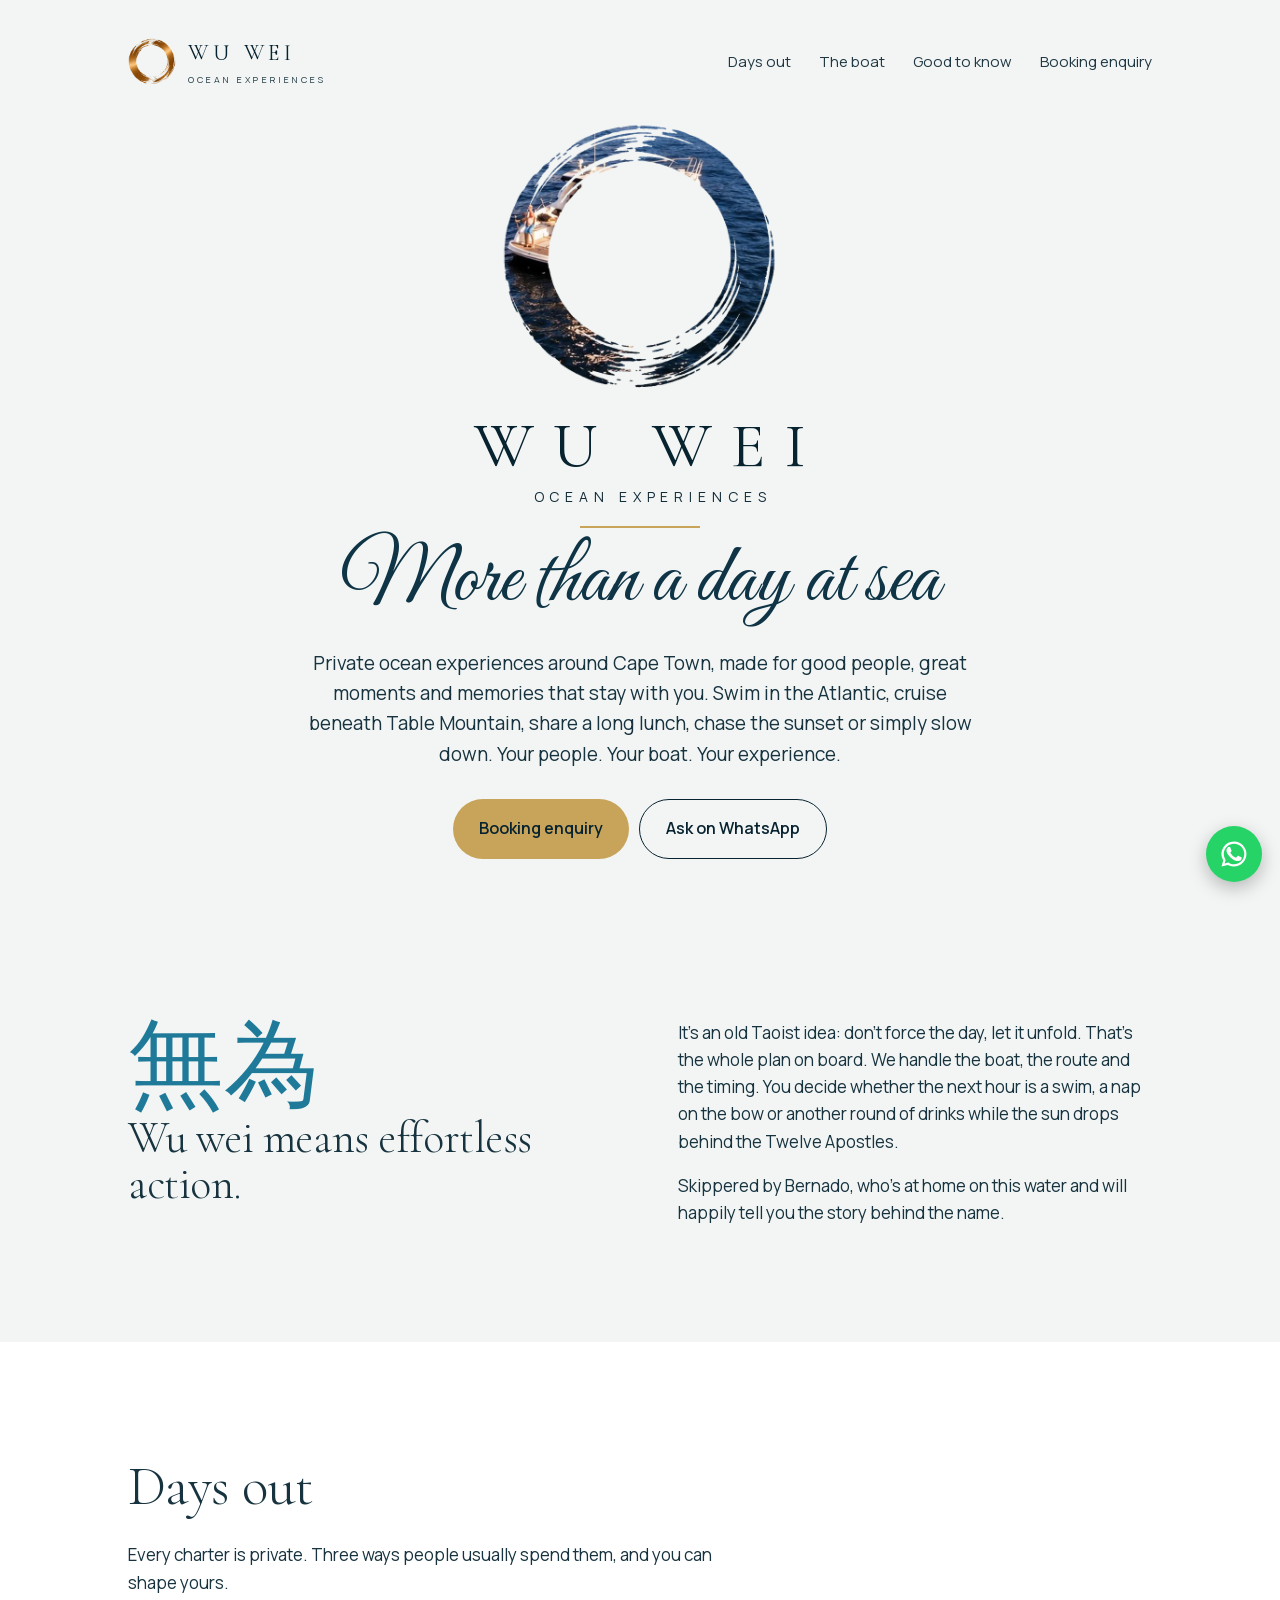
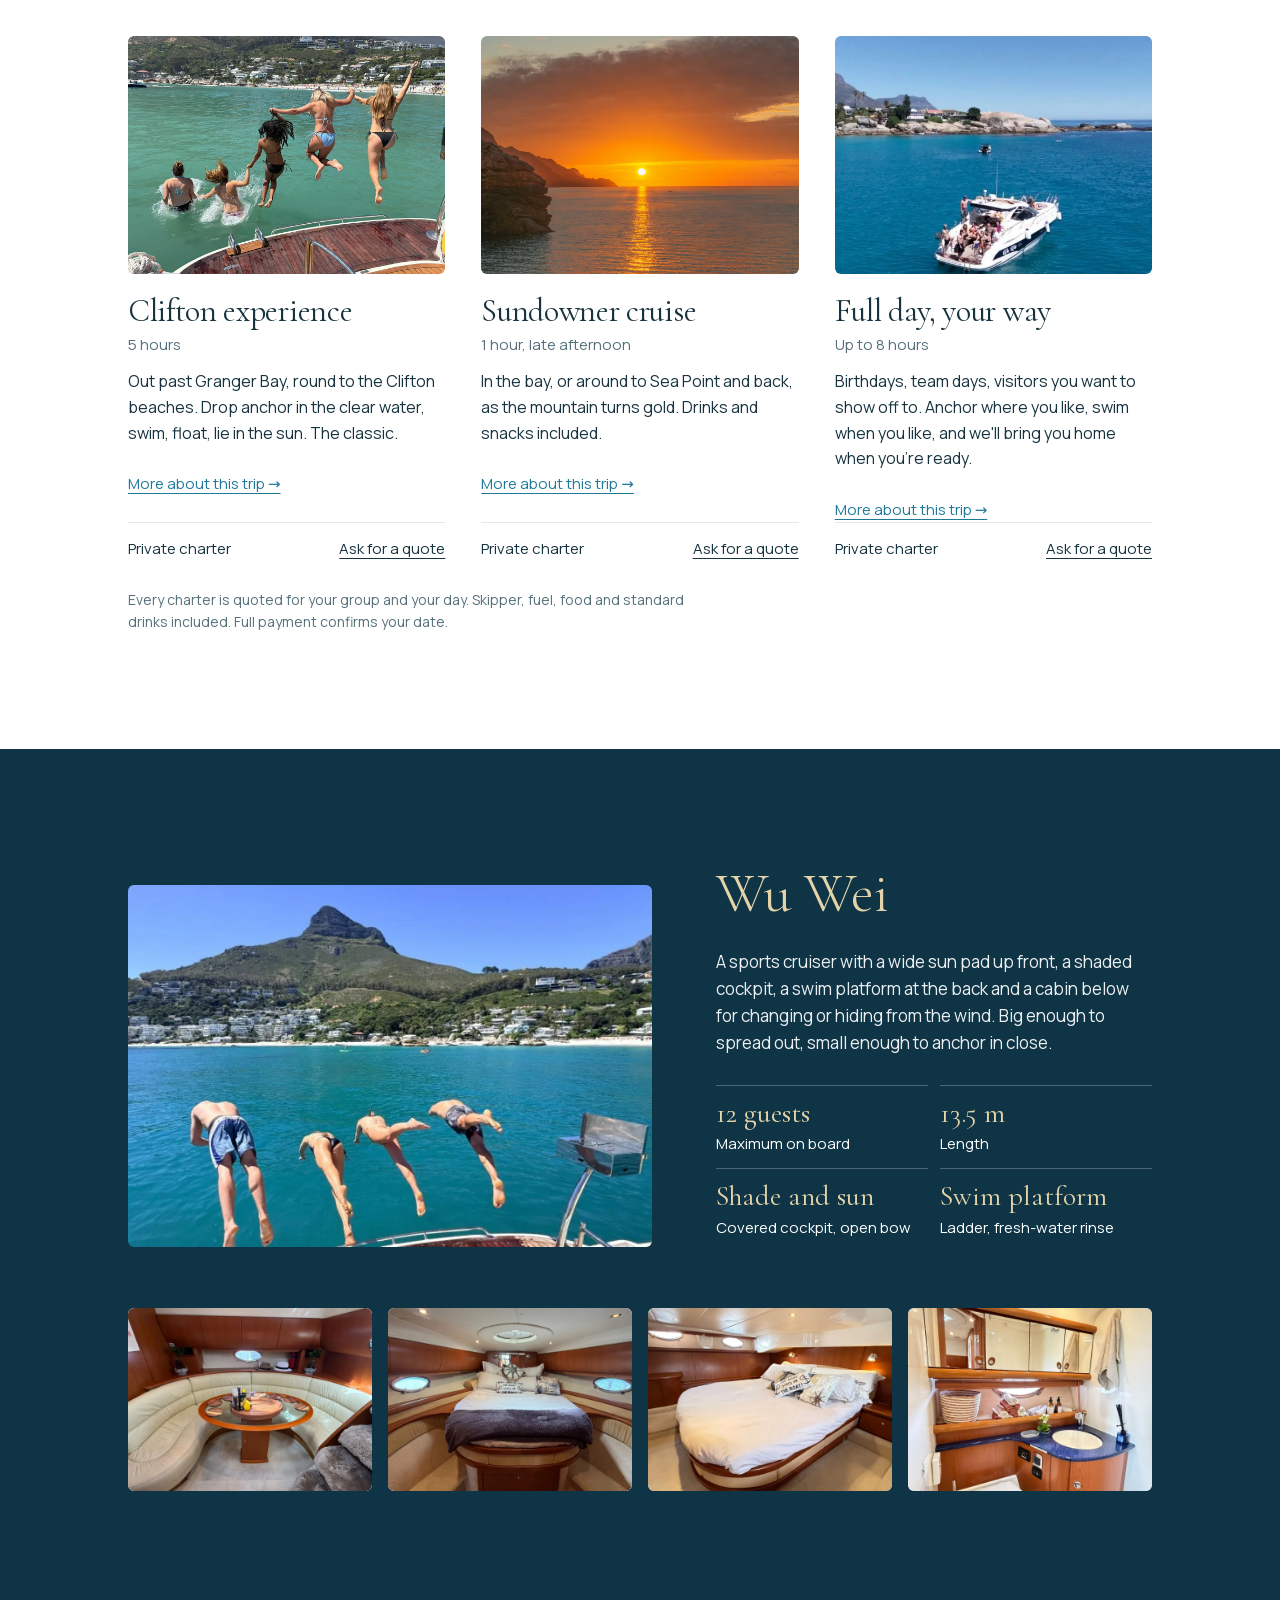
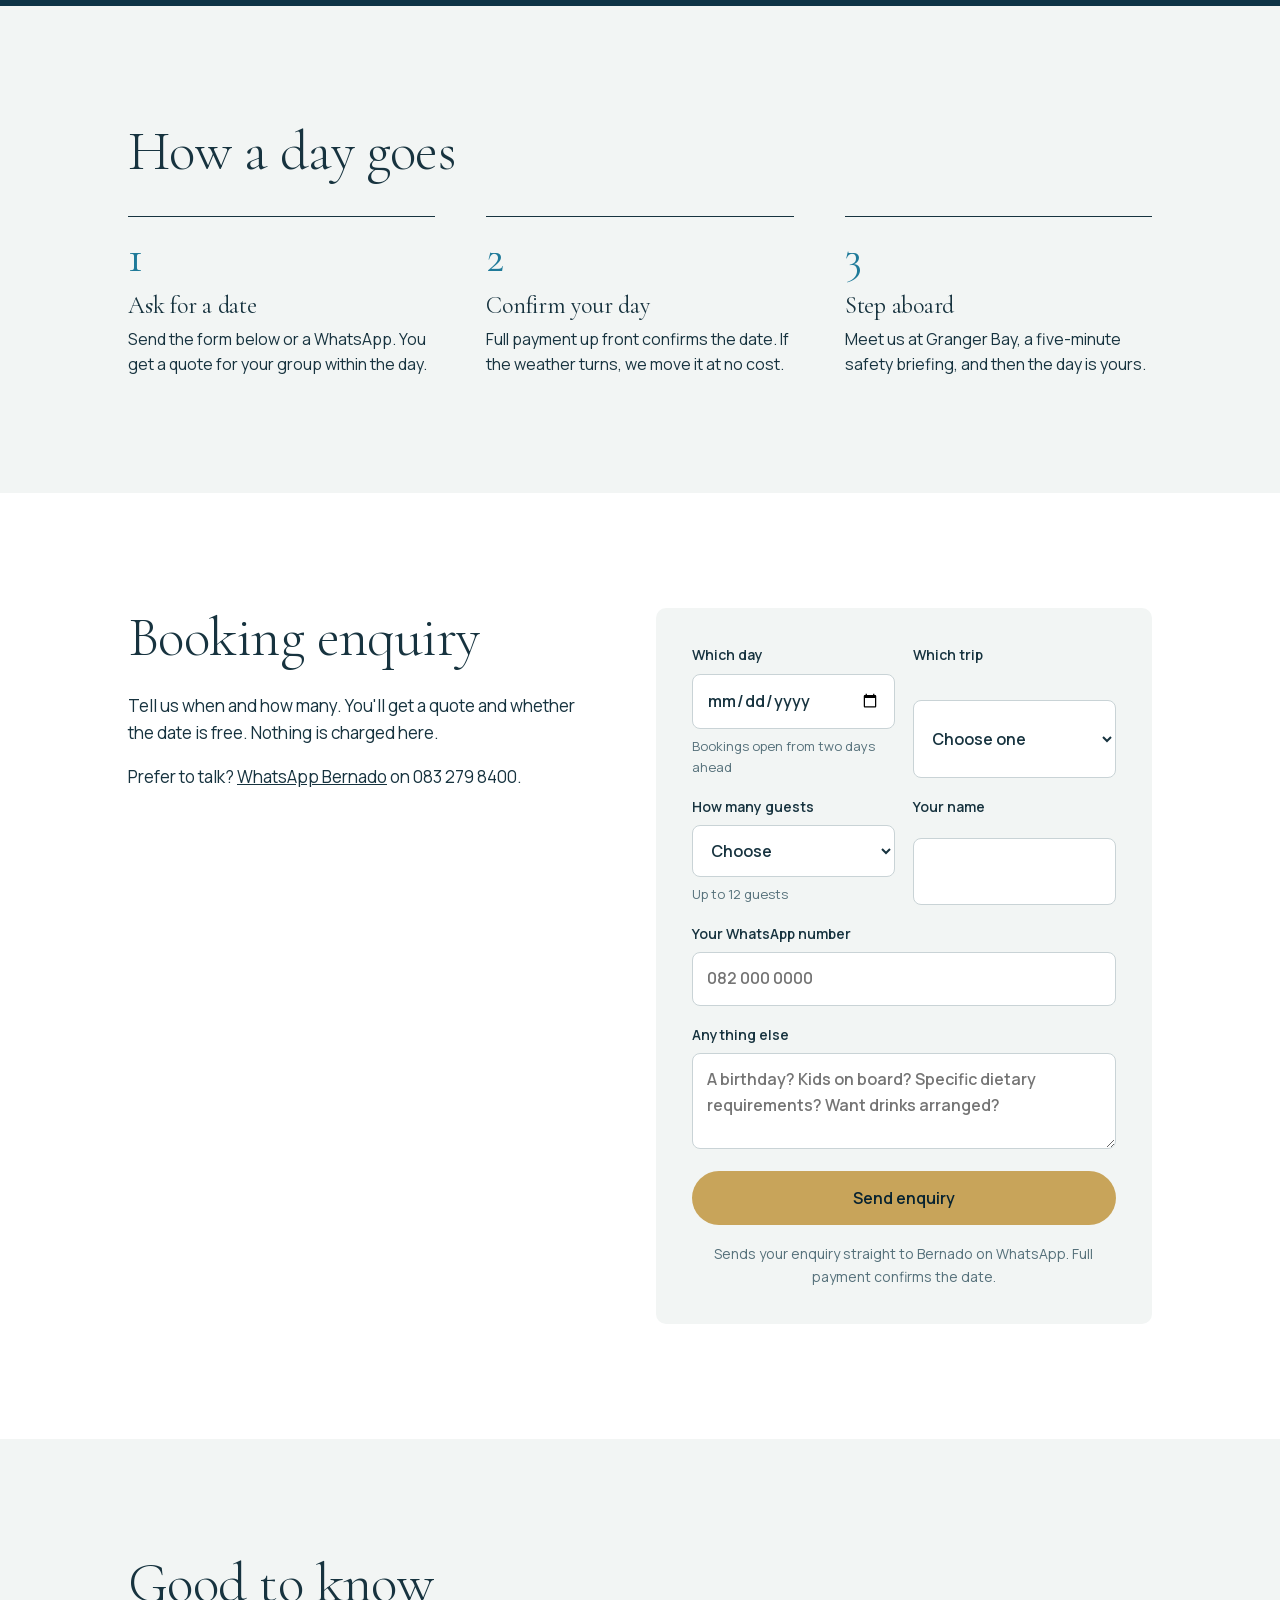
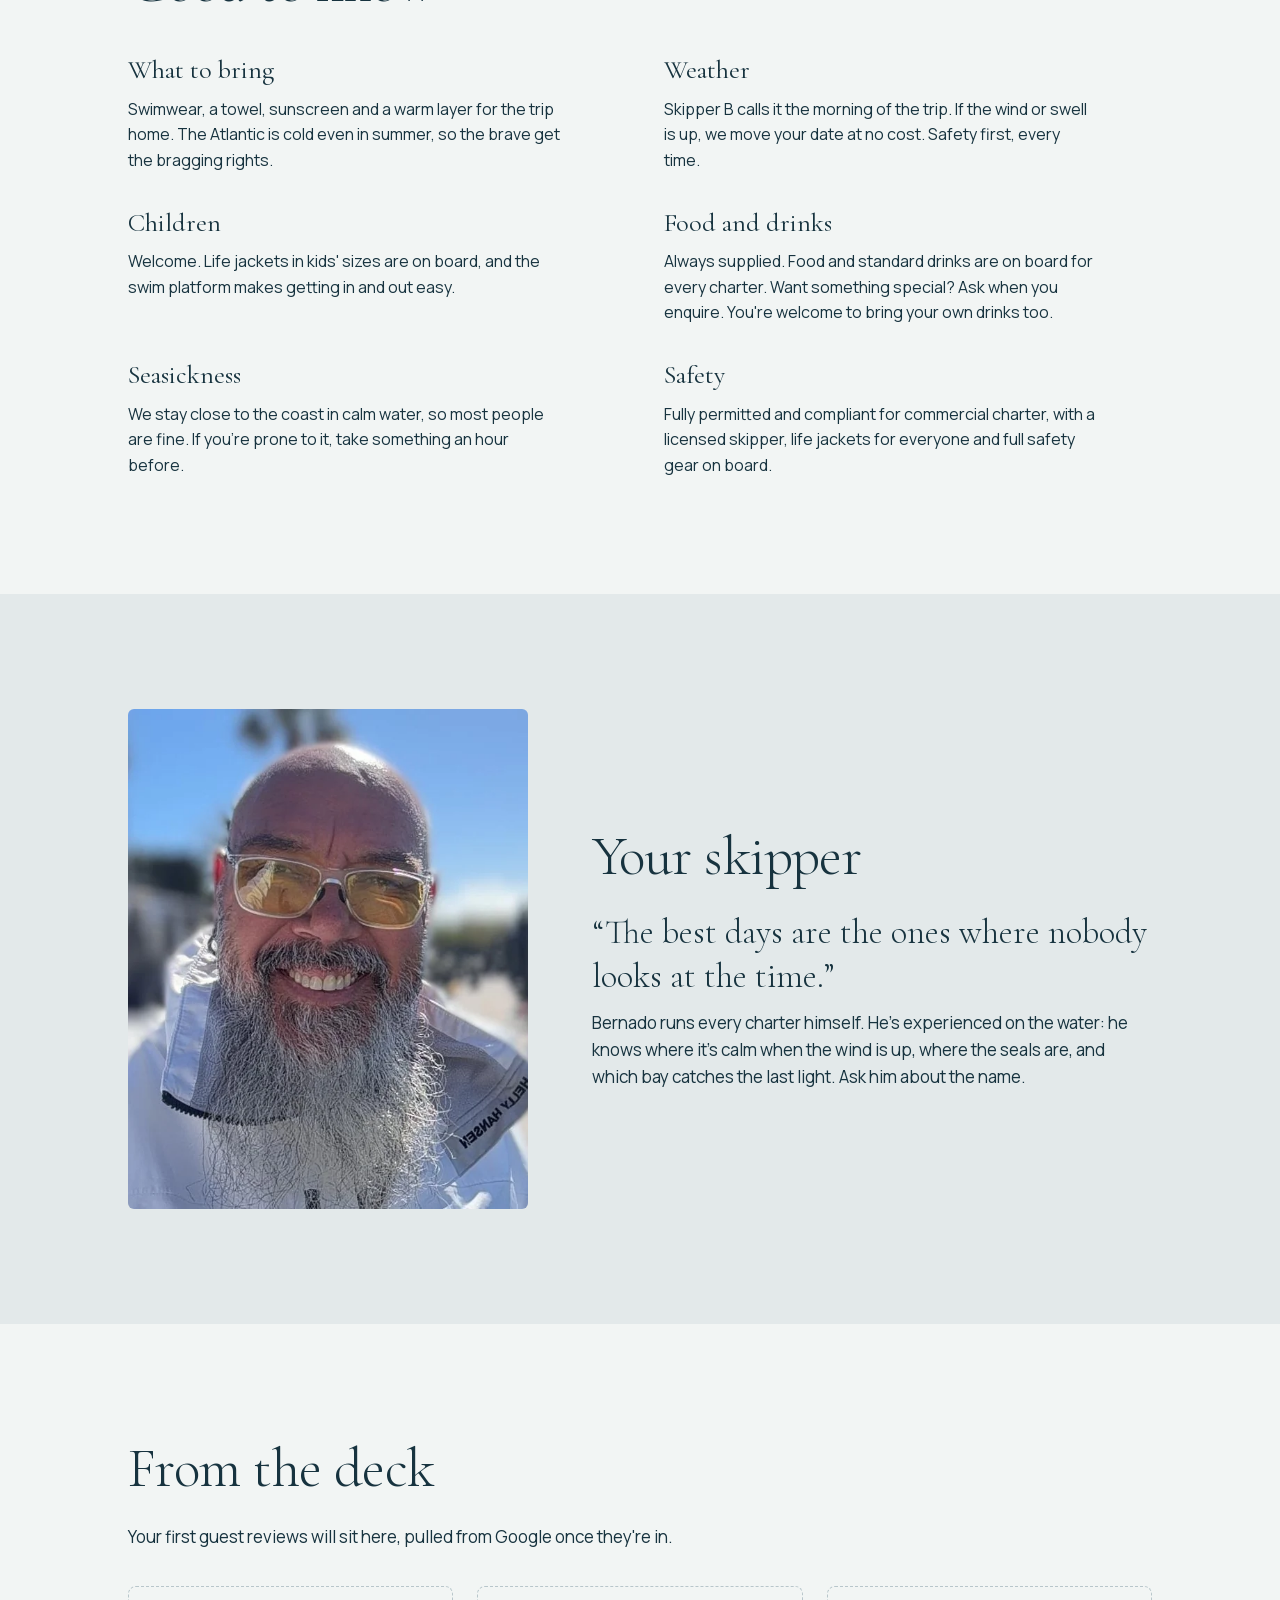
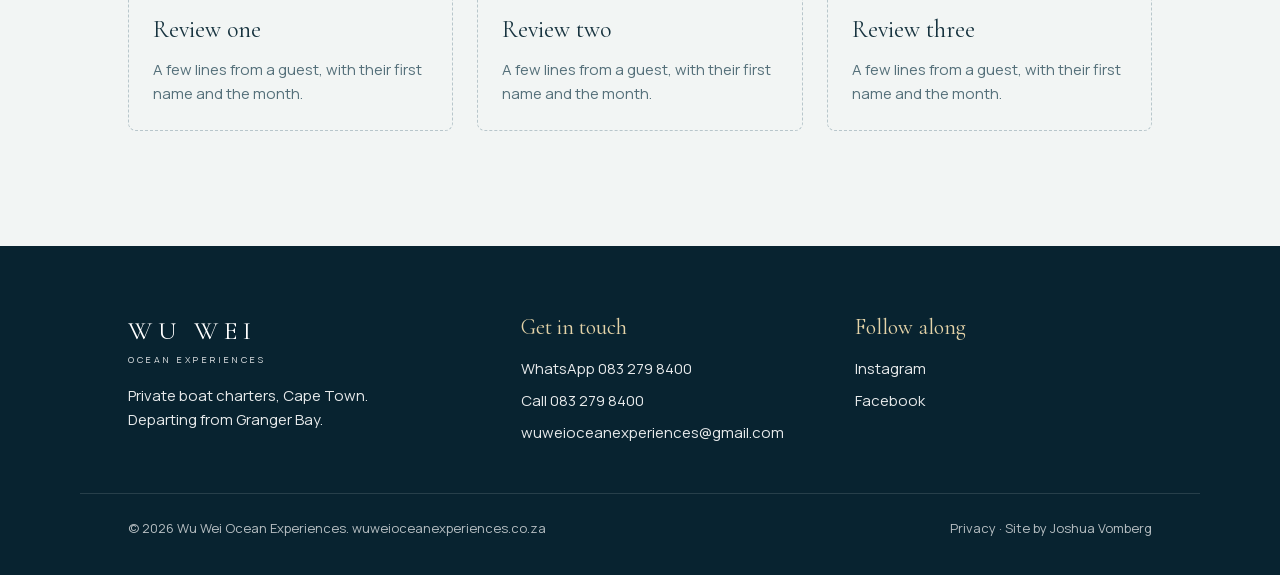
==== commit 94d641e8: "Trip lengths per B: full day up to 8 hours, Clifton 5 hours Co-Authored-By: Claude Opus 5.5 <noreply" ====
--- a/index.html
+++ b/index.html
@@ -4,6 +4,7 @@
 <meta charset="utf-8">
 <meta name="viewport" content="width=device-width, initial-scale=1">
 <meta name="robots" content="index, follow">
+<meta name="msvalidate.01" content="8B957AC61FE6EF6DA2BE52A53EFDC6D6">
 <link rel="canonical" href="https://wuweioceanexperiences.co.za/">
 <link rel="icon" type="image/png" href="images/enso.png">
 <meta name="theme-color" content="#0E3446">
@@ -73,7 +74,7 @@
       <article class="trip">
         <figure><img src="images/jump-clifton.webp" alt="Five guests jumping hand in hand off the back of Wu Wei at Clifton" loading="lazy"></figure>
         <h3>Clifton experience</h3>
-        <div class="time">3 to 6 hours</div>
+        <div class="time">5 hours</div>
         <p>Out past Granger Bay, round to the Clifton beaches. Drop anchor in the clear water, swim, float, lie in the sun. The classic.</p>
         <a class="more" href="clifton-boat-trip.html">More about this trip →</a>
         <div class="price"><span>Private charter</span><a href="#book">Ask for a quote</a></div>
@@ -89,7 +90,7 @@
       <article class="trip">
         <figure><img src="images/anchor-clifton.webp" alt="Wu Wei at anchor off Clifton with a full group on deck" loading="lazy"></figure>
         <h3>Full day, your way</h3>
-        <div class="time">Up to 6 hours</div>
+        <div class="time">Up to 8 hours</div>
         <p>Birthdays, team days, visitors you want to show off to. Anchor where you like, swim when you like, and we'll bring you home when you're ready.</p>
         <a class="more" href="private-boat-charter-cape-town.html">More about this trip →</a>
         <div class="price"><span>Private charter</span><a href="#book">Ask for a quote</a></div>
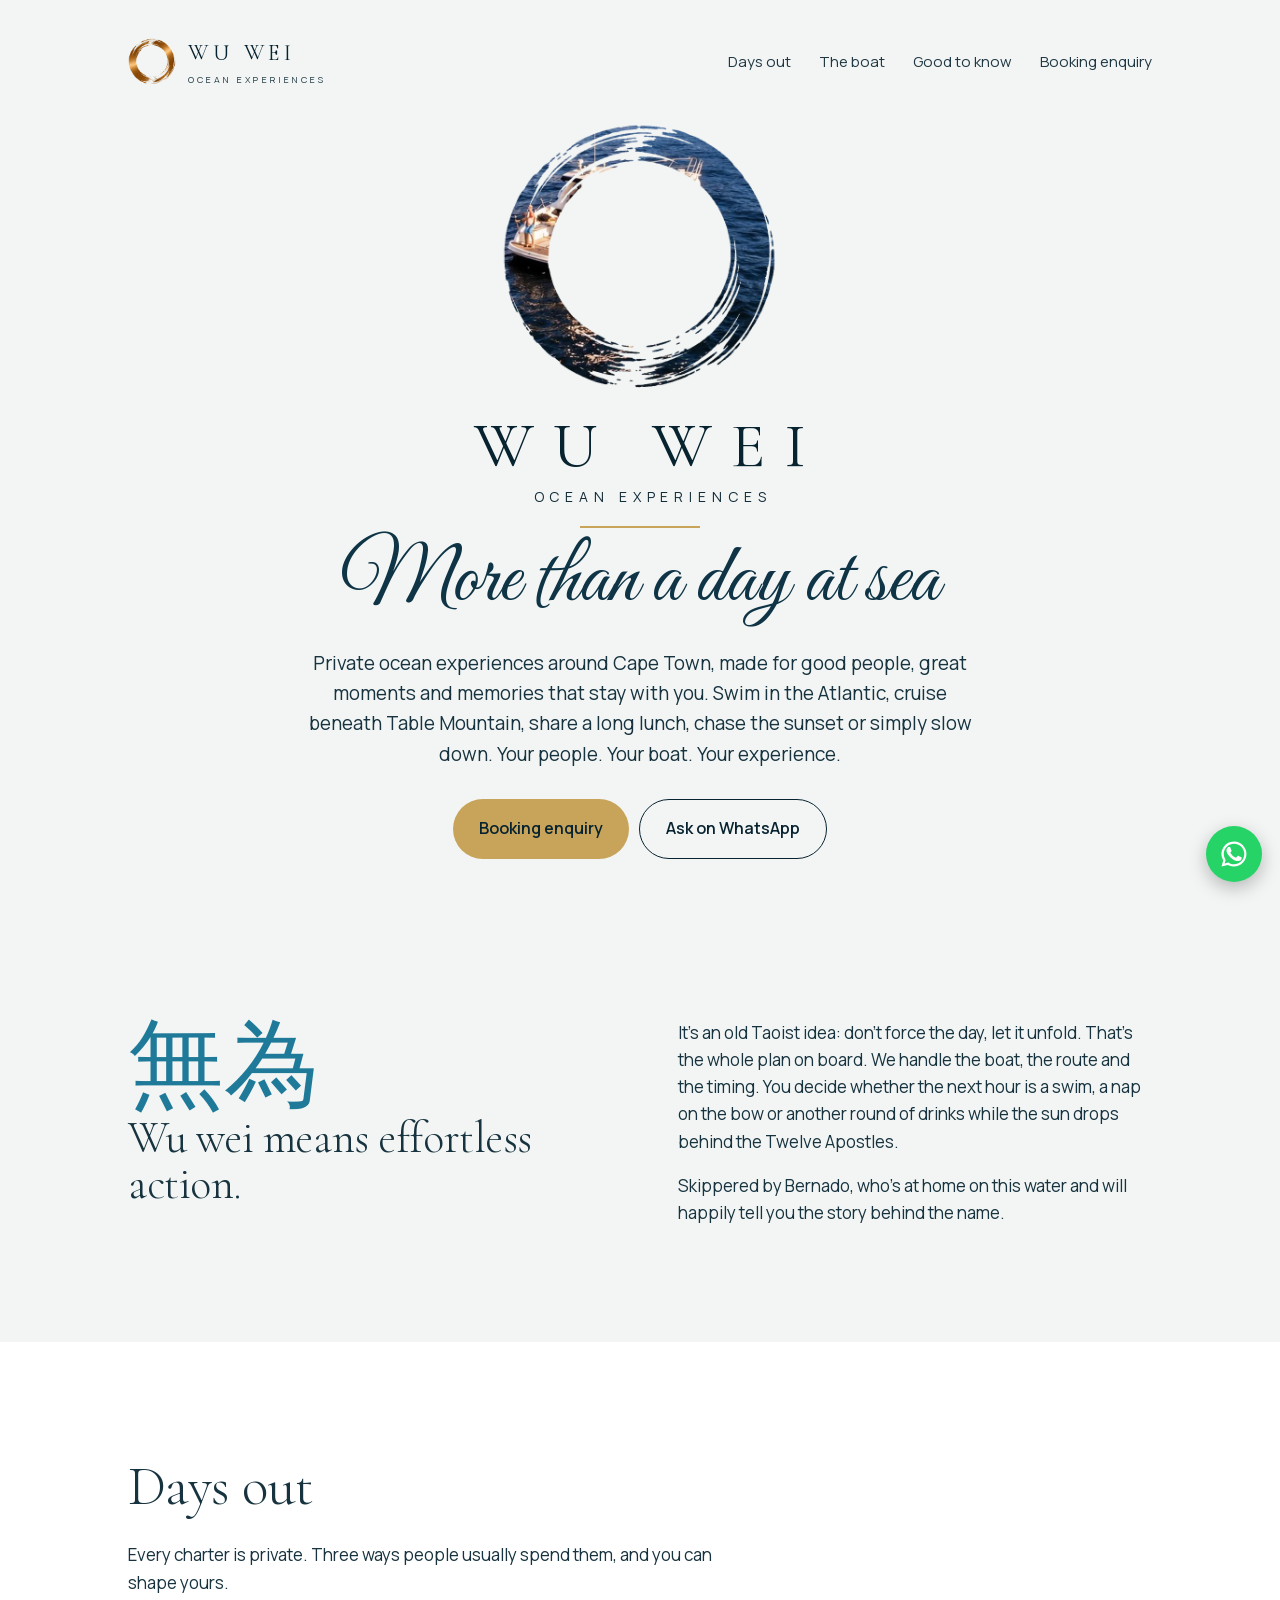
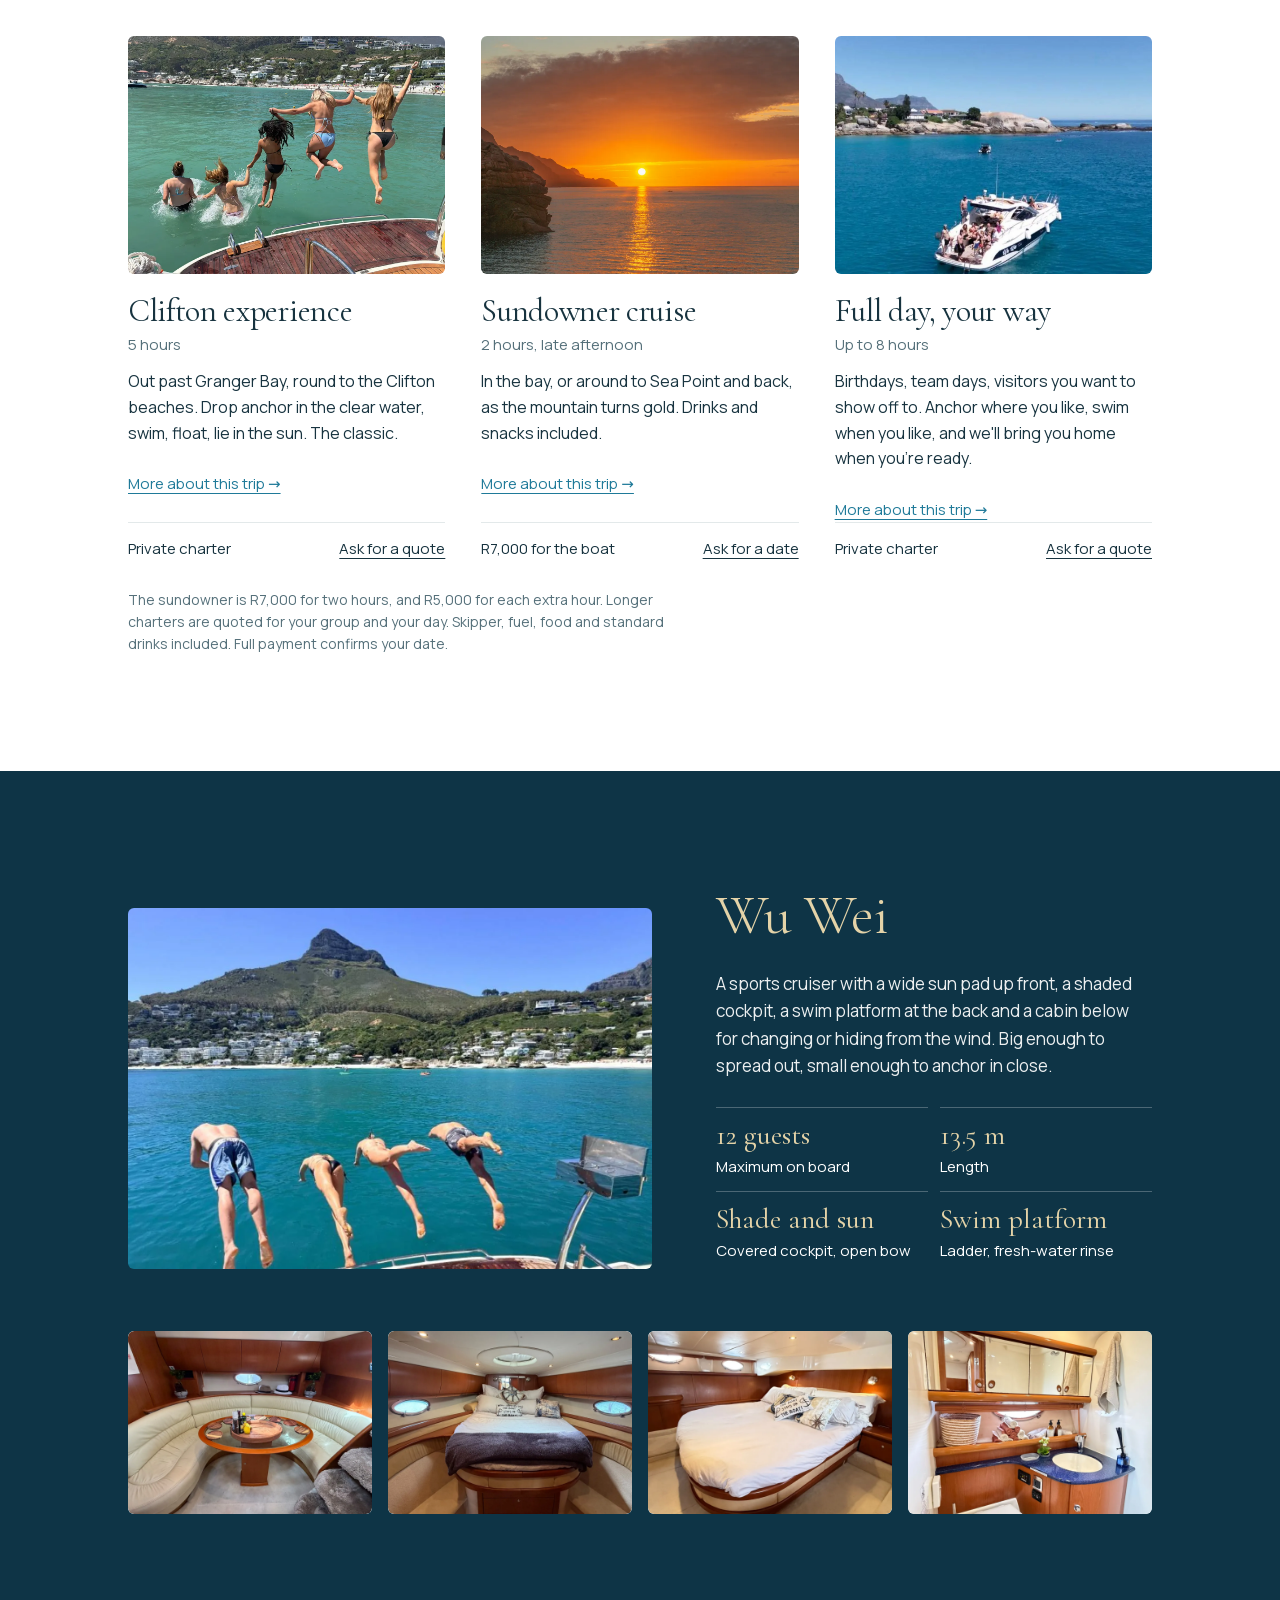
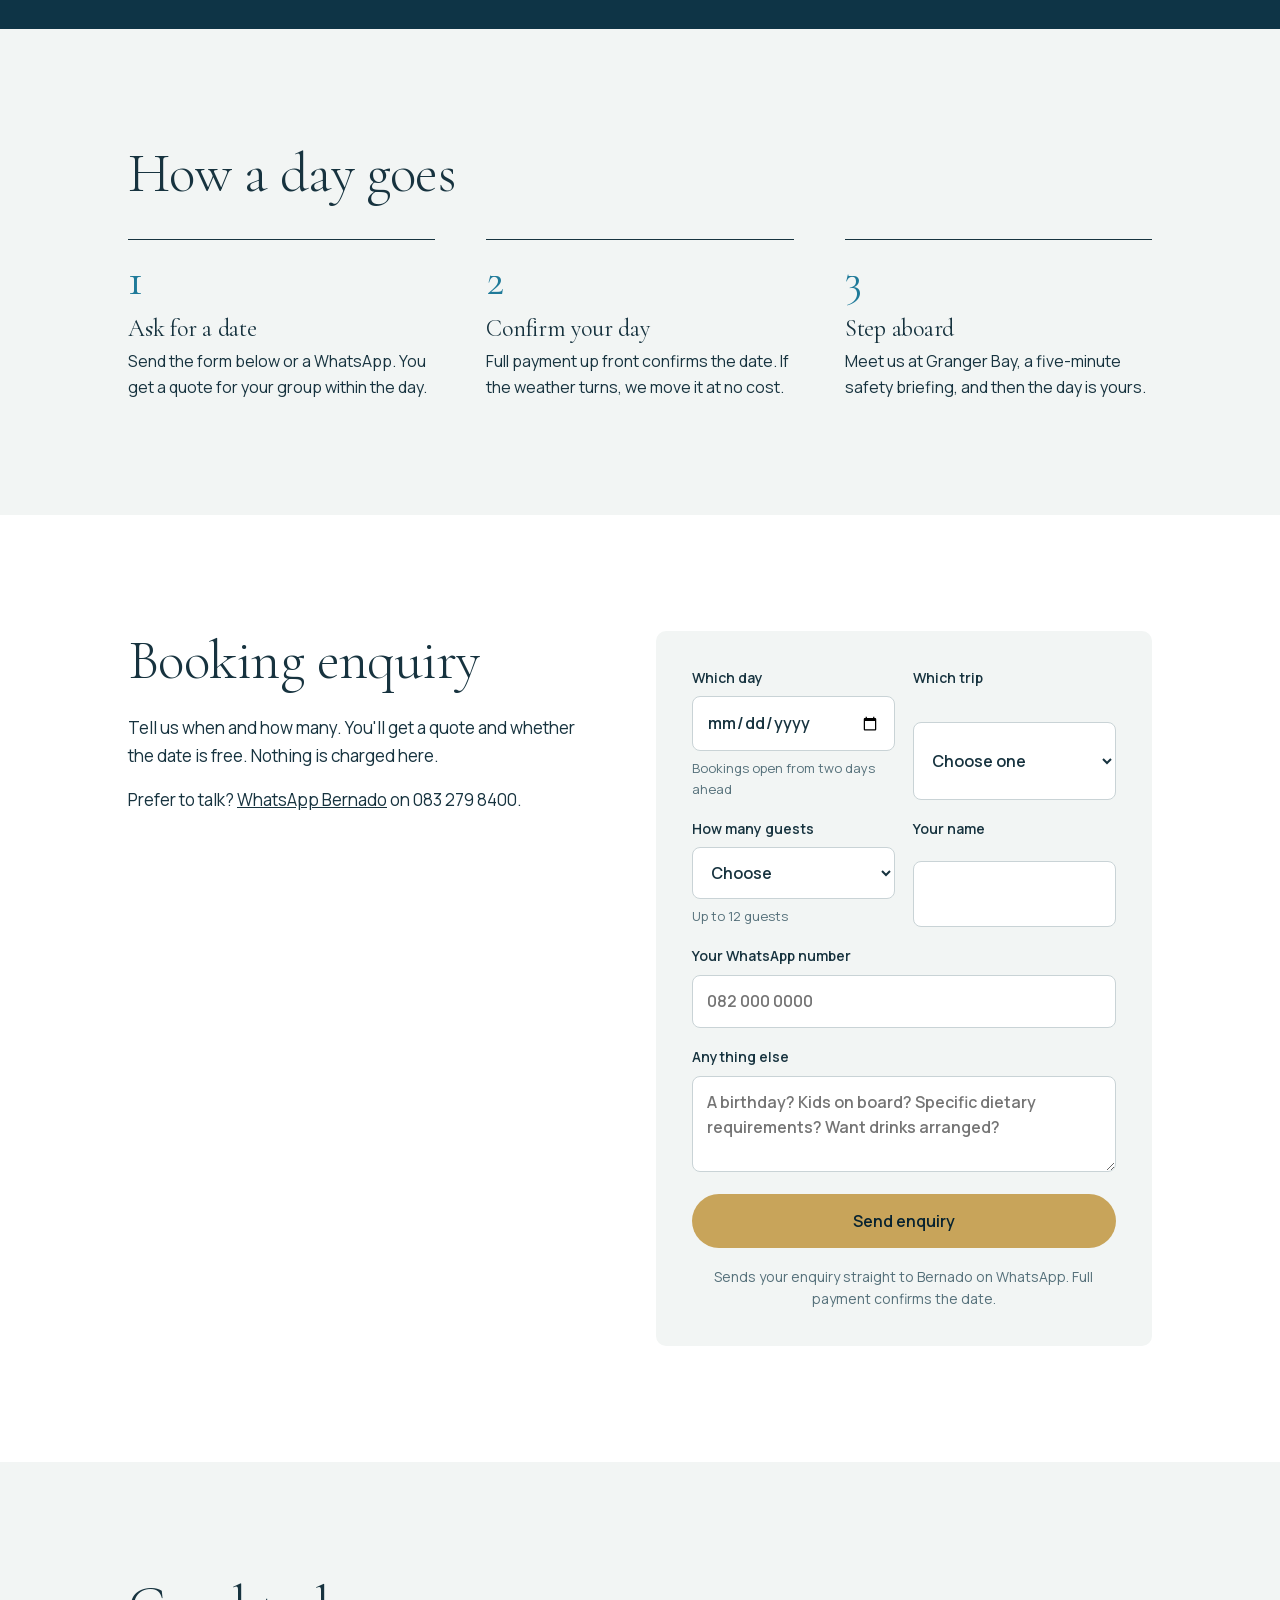
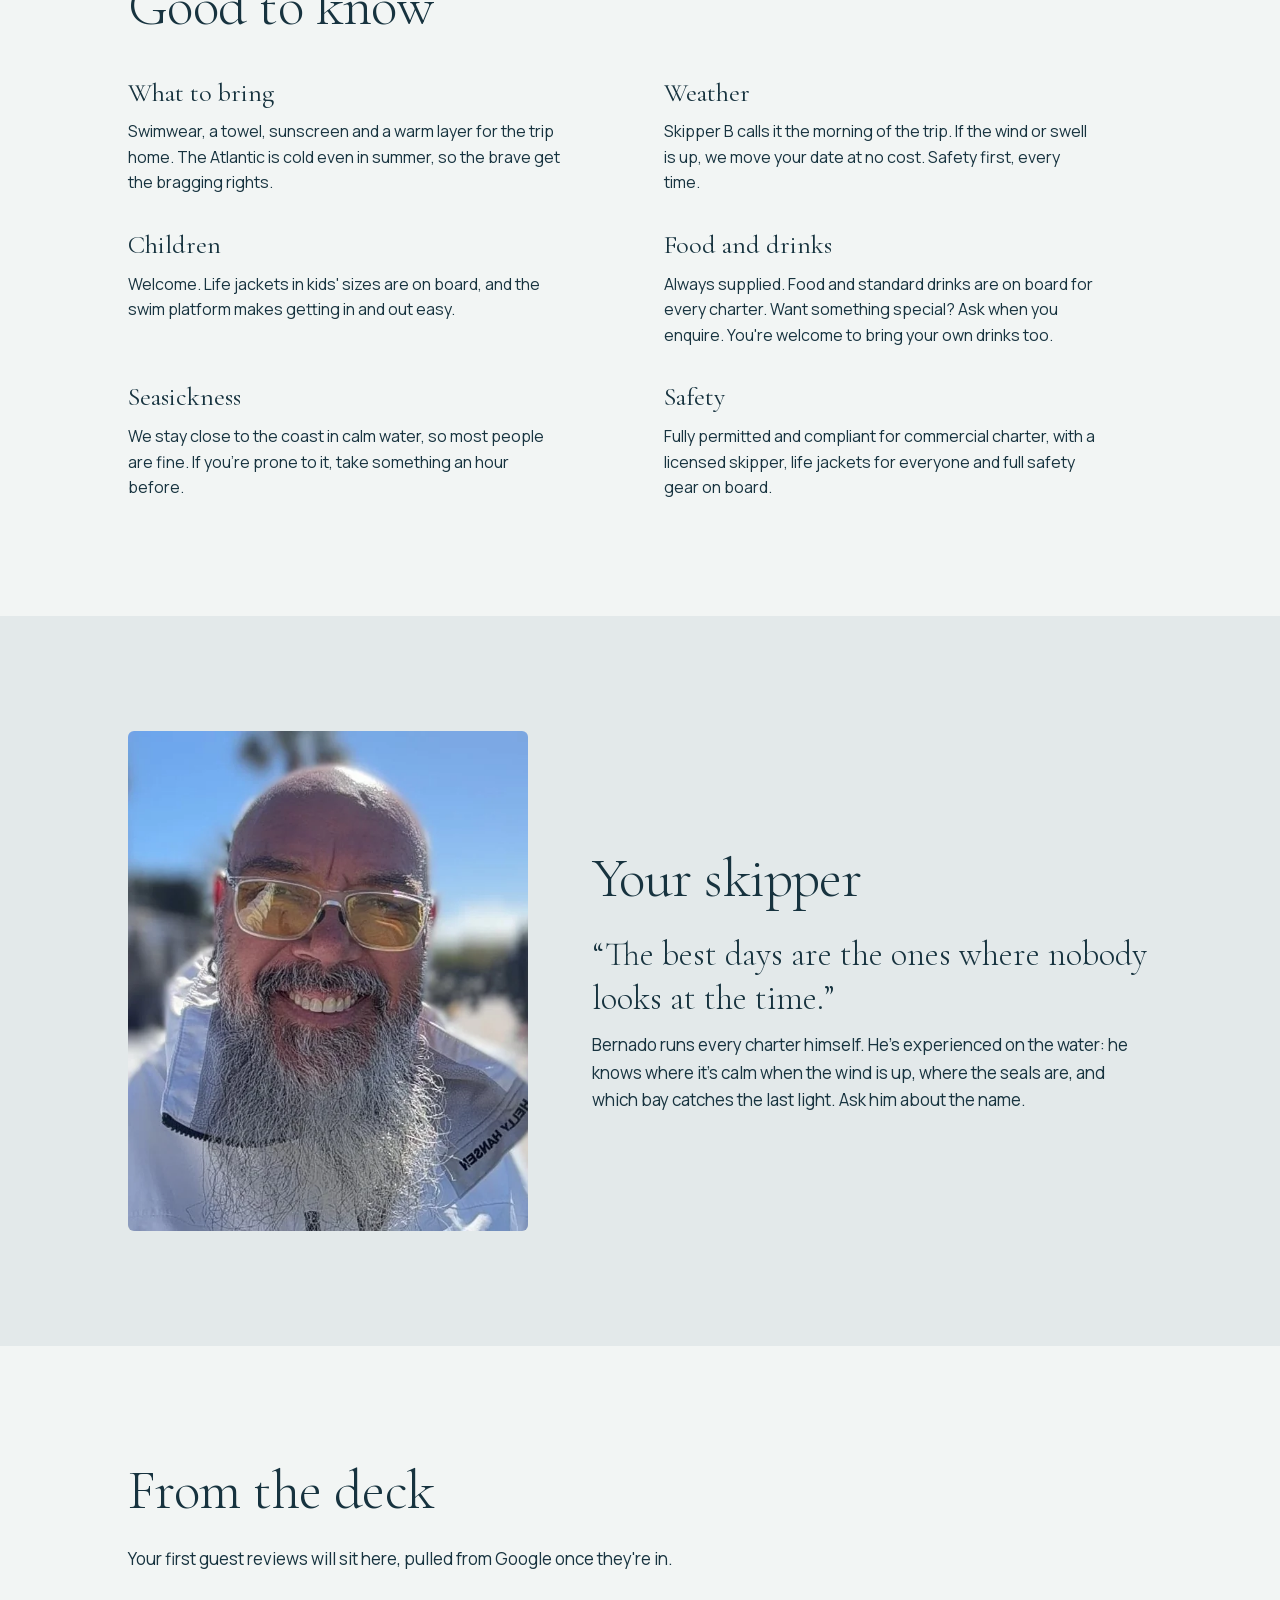
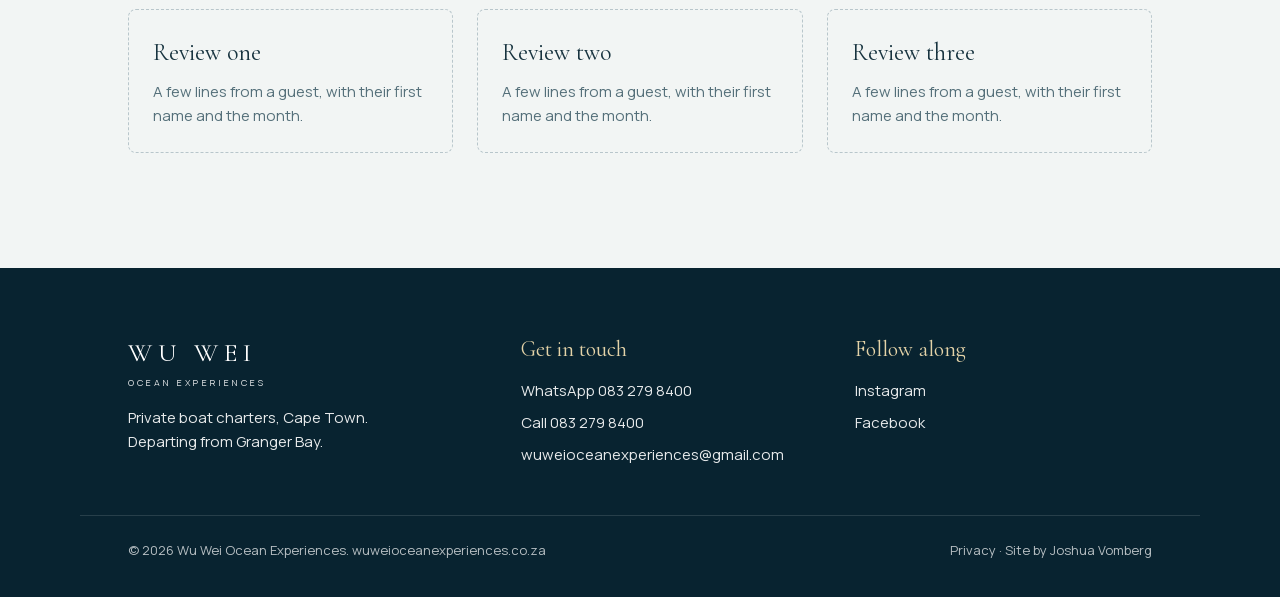
==== commit d262fc34: "Sundowner cruise per B: 2 hours for R7,000, R5,000 per extra hour Co-Authored-By: Claude Fable 5.2 <" ====
--- a/index.html
+++ b/index.html
@@ -82,10 +82,10 @@
       <article class="trip">
         <figure><img src="images/sunset-camps-bay.webp" alt="The sun setting into the Atlantic off Camps Bay, Twelve Apostles in silhouette" loading="lazy"></figure>
         <h3>Sundowner cruise</h3>
-        <div class="time">1 hour, late afternoon</div>
+        <div class="time">2 hours, late afternoon</div>
         <p>In the bay, or around to Sea Point and back, as the mountain turns gold. Drinks and snacks included.</p>
         <a class="more" href="sunset-cruise-cape-town.html">More about this trip →</a>
-        <div class="price"><span>Private charter</span><a href="#book">Ask for a quote</a></div>
+        <div class="price"><span>R7,000 for the boat</span><a href="#book">Ask for a date</a></div>
       </article>
       <article class="trip">
         <figure><img src="images/anchor-clifton.webp" alt="Wu Wei at anchor off Clifton with a full group on deck" loading="lazy"></figure>
@@ -96,7 +96,7 @@
         <div class="price"><span>Private charter</span><a href="#book">Ask for a quote</a></div>
       </article>
     </div>
-    <p class="note">Every charter is quoted for your group and your day. Skipper, fuel, food and standard drinks included. Full payment confirms your date.</p>
+    <p class="note">The sundowner is R7,000 for two hours, and R5,000 for each extra hour. Longer charters are quoted for your group and your day. Skipper, fuel, food and standard drinks included. Full payment confirms your date.</p>
   </div>
 </section>
 
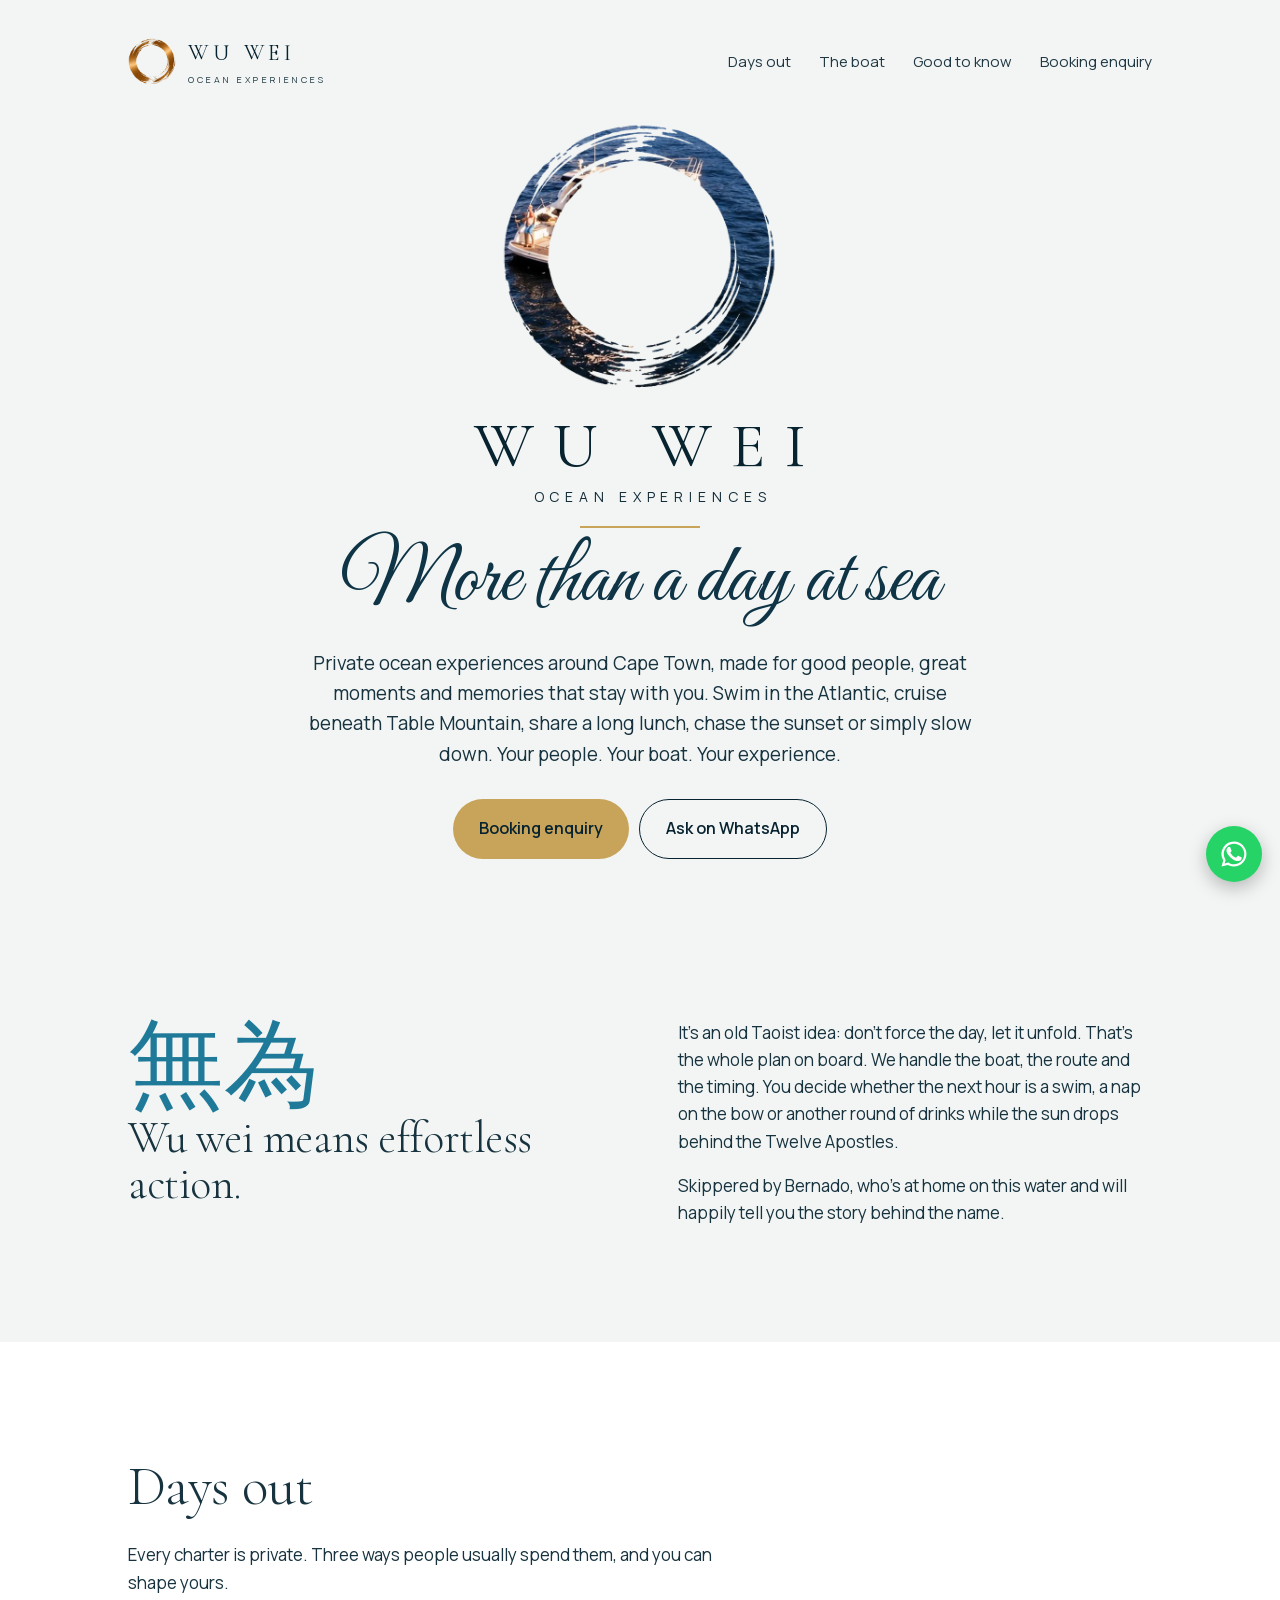
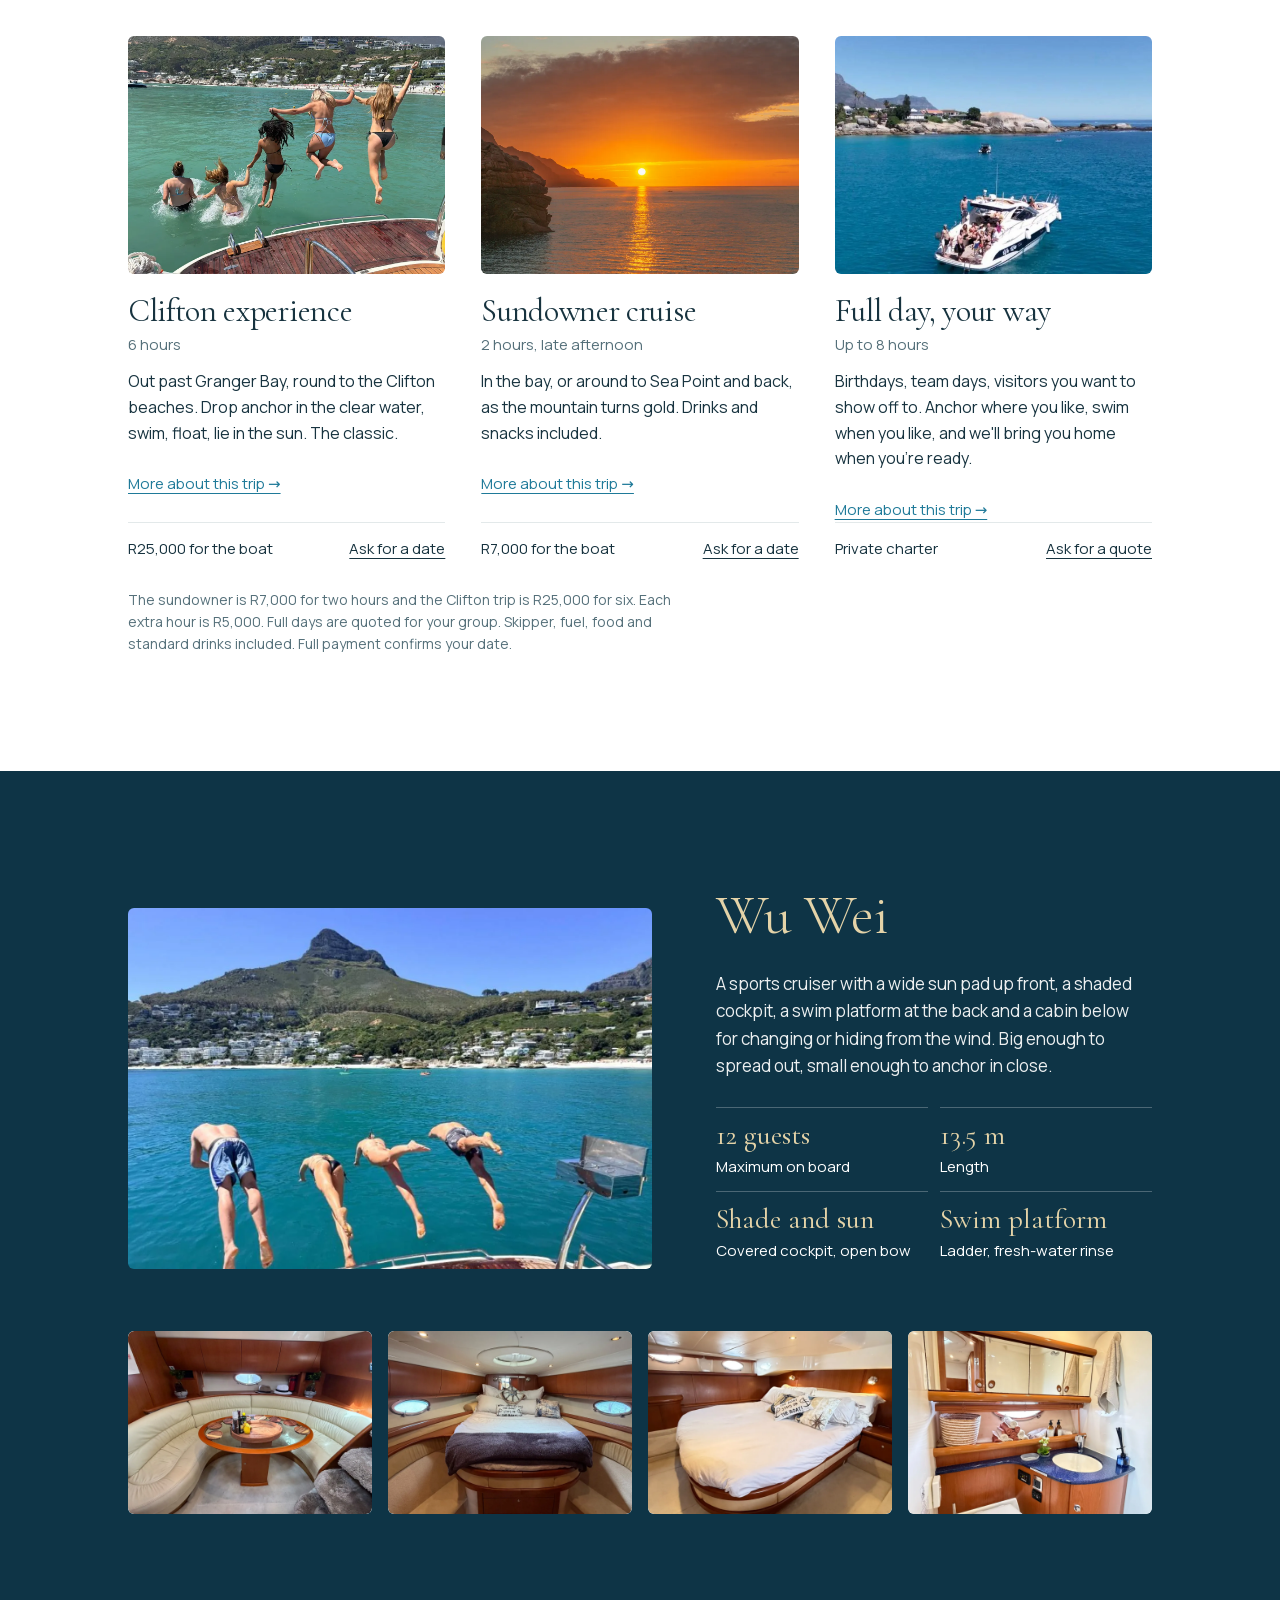
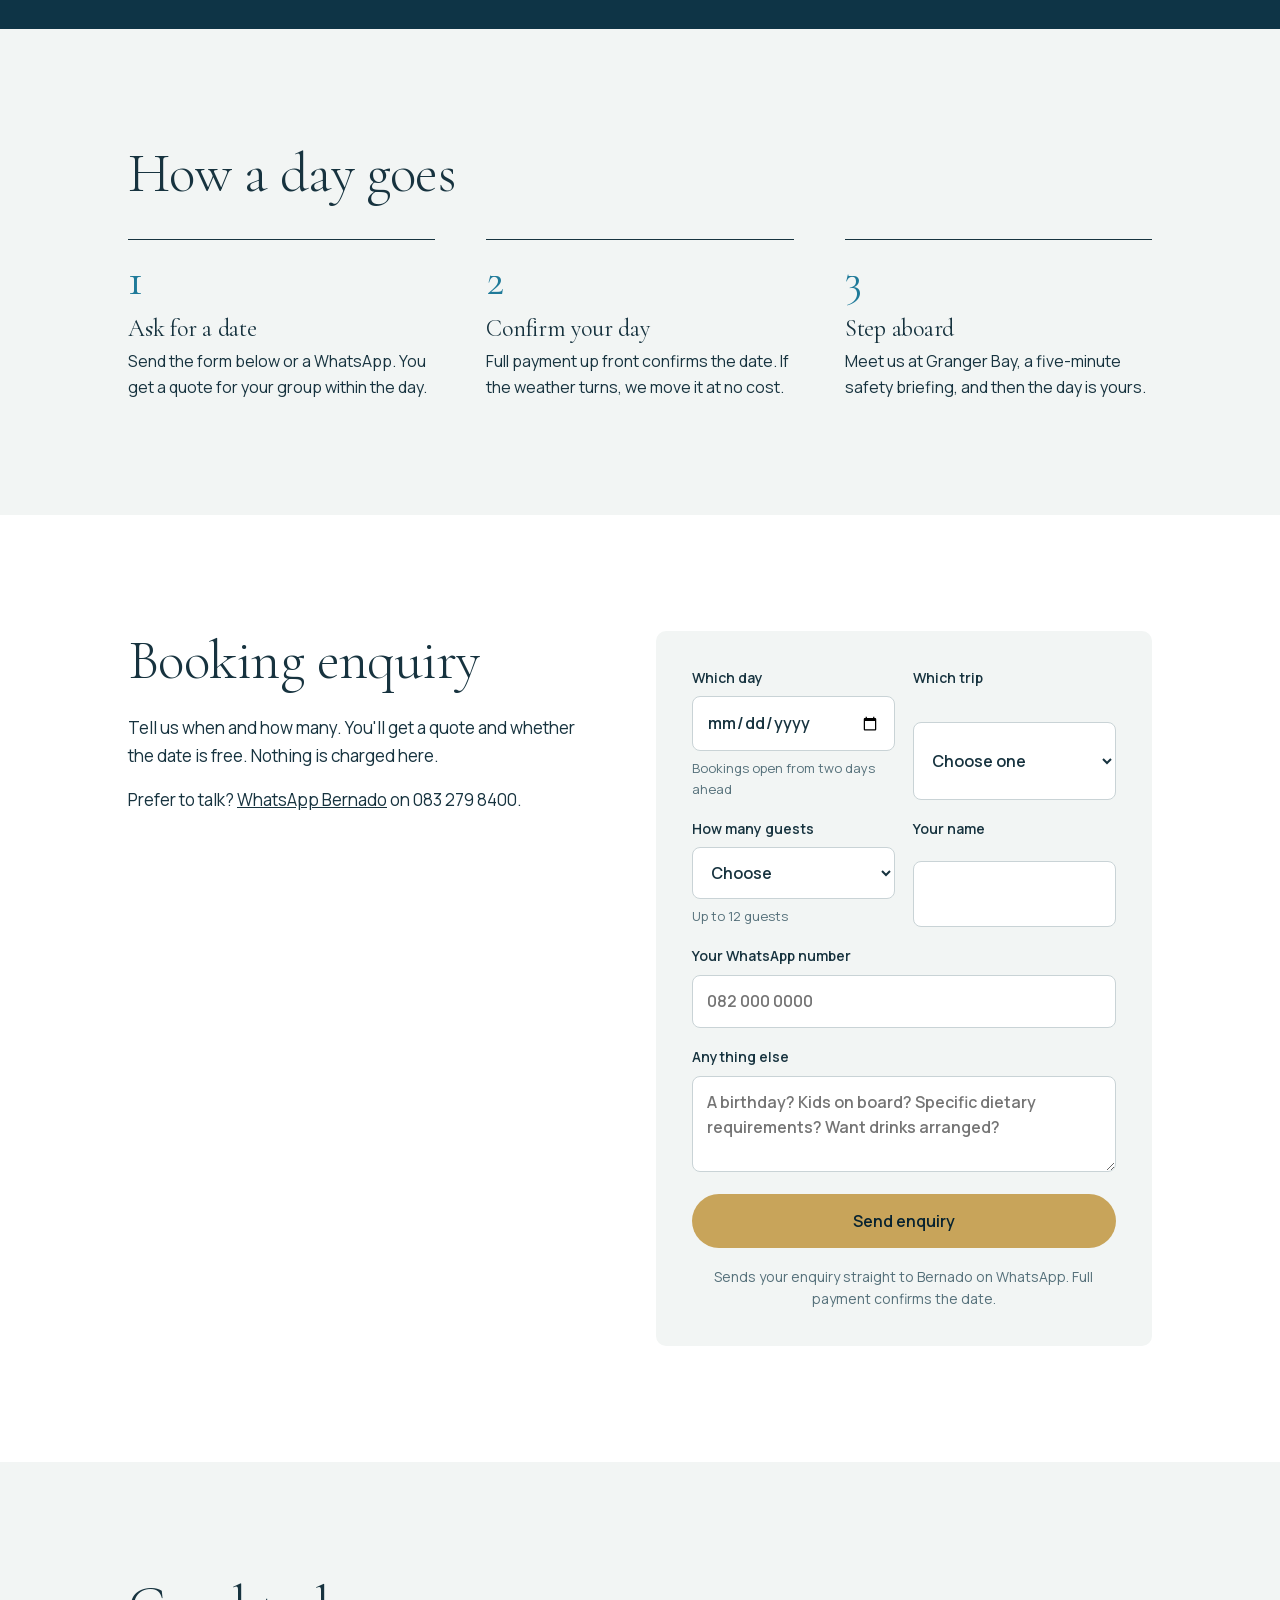
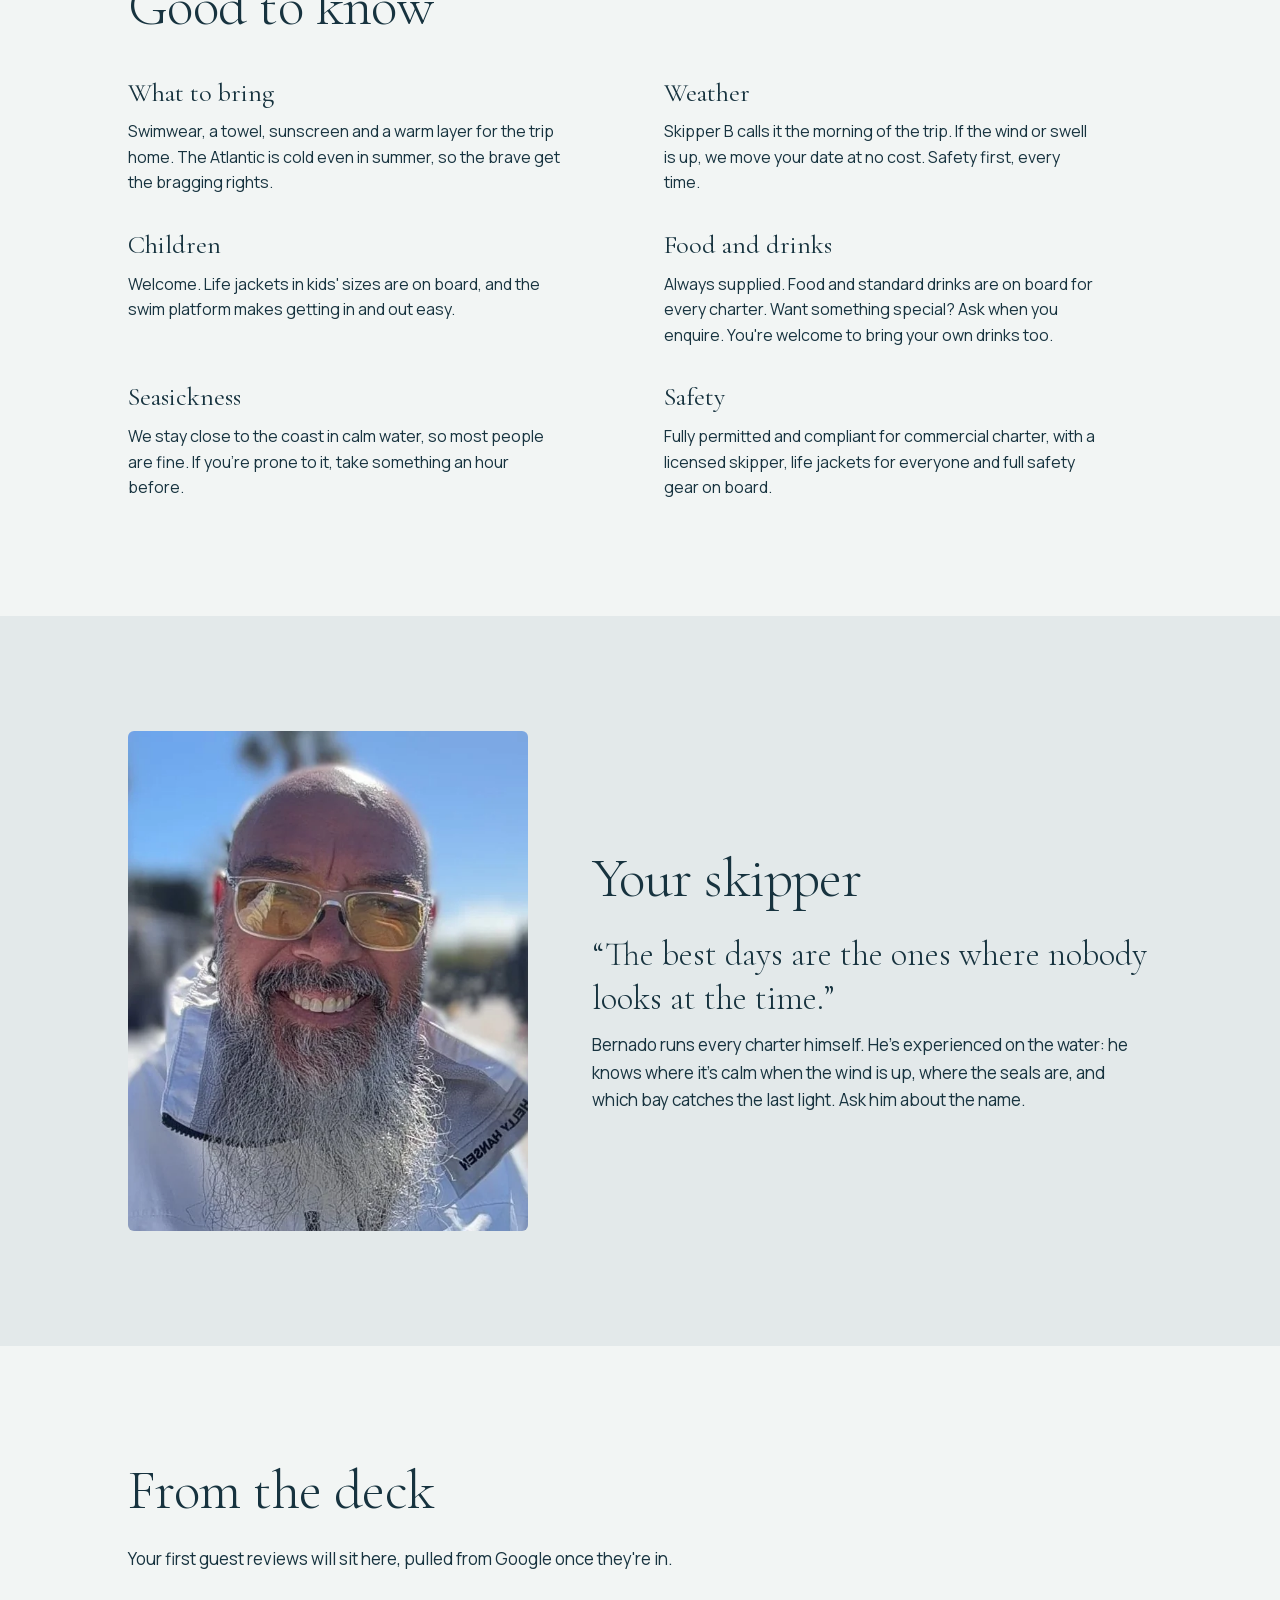
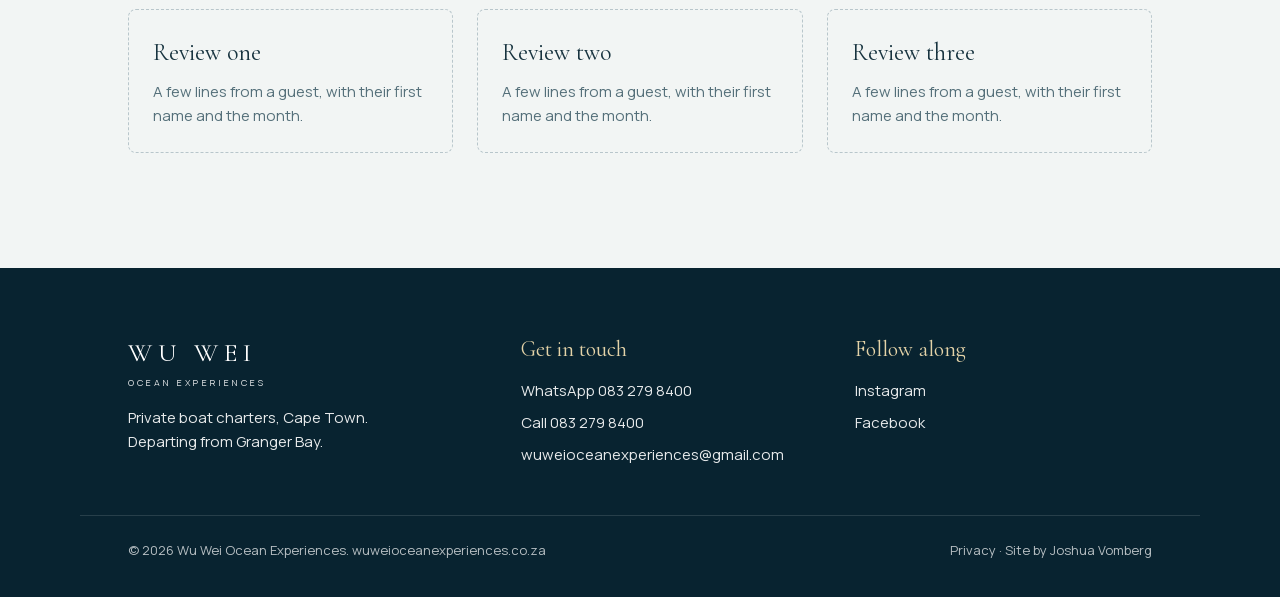
==== commit eae18424: "Clifton trip per B: 6 hours for R25,000, R5,000 per extra hour Co-Authored-By: Claude Fable 5.2 <nor" ====
--- a/index.html
+++ b/index.html
@@ -74,10 +74,10 @@
       <article class="trip">
         <figure><img src="images/jump-clifton.webp" alt="Five guests jumping hand in hand off the back of Wu Wei at Clifton" loading="lazy"></figure>
         <h3>Clifton experience</h3>
-        <div class="time">5 hours</div>
+        <div class="time">6 hours</div>
         <p>Out past Granger Bay, round to the Clifton beaches. Drop anchor in the clear water, swim, float, lie in the sun. The classic.</p>
         <a class="more" href="clifton-boat-trip.html">More about this trip →</a>
-        <div class="price"><span>Private charter</span><a href="#book">Ask for a quote</a></div>
+        <div class="price"><span>R25,000 for the boat</span><a href="#book">Ask for a date</a></div>
       </article>
       <article class="trip">
         <figure><img src="images/sunset-camps-bay.webp" alt="The sun setting into the Atlantic off Camps Bay, Twelve Apostles in silhouette" loading="lazy"></figure>
@@ -96,7 +96,7 @@
         <div class="price"><span>Private charter</span><a href="#book">Ask for a quote</a></div>
       </article>
     </div>
-    <p class="note">The sundowner is R7,000 for two hours, and R5,000 for each extra hour. Longer charters are quoted for your group and your day. Skipper, fuel, food and standard drinks included. Full payment confirms your date.</p>
+    <p class="note">The sundowner is R7,000 for two hours and the Clifton trip is R25,000 for six. Each extra hour is R5,000. Full days are quoted for your group. Skipper, fuel, food and standard drinks included. Full payment confirms your date.</p>
   </div>
 </section>
 
